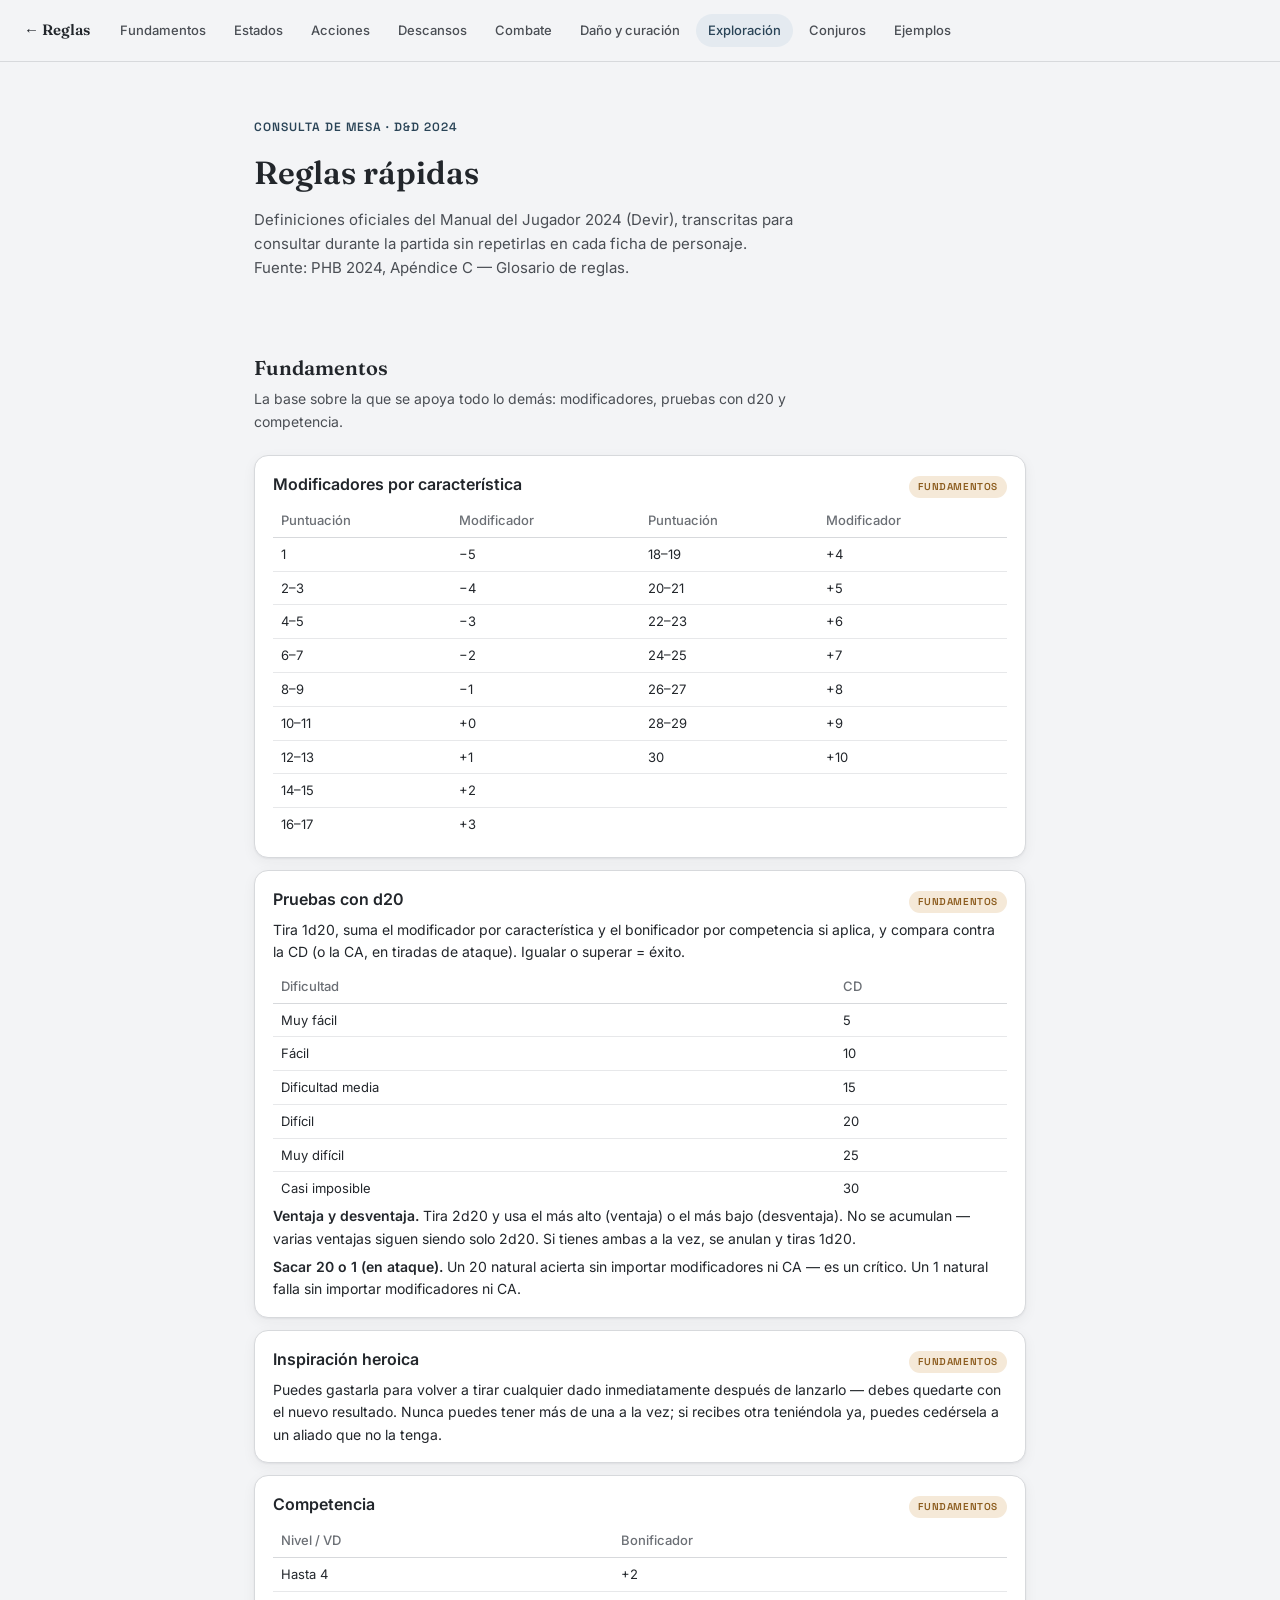
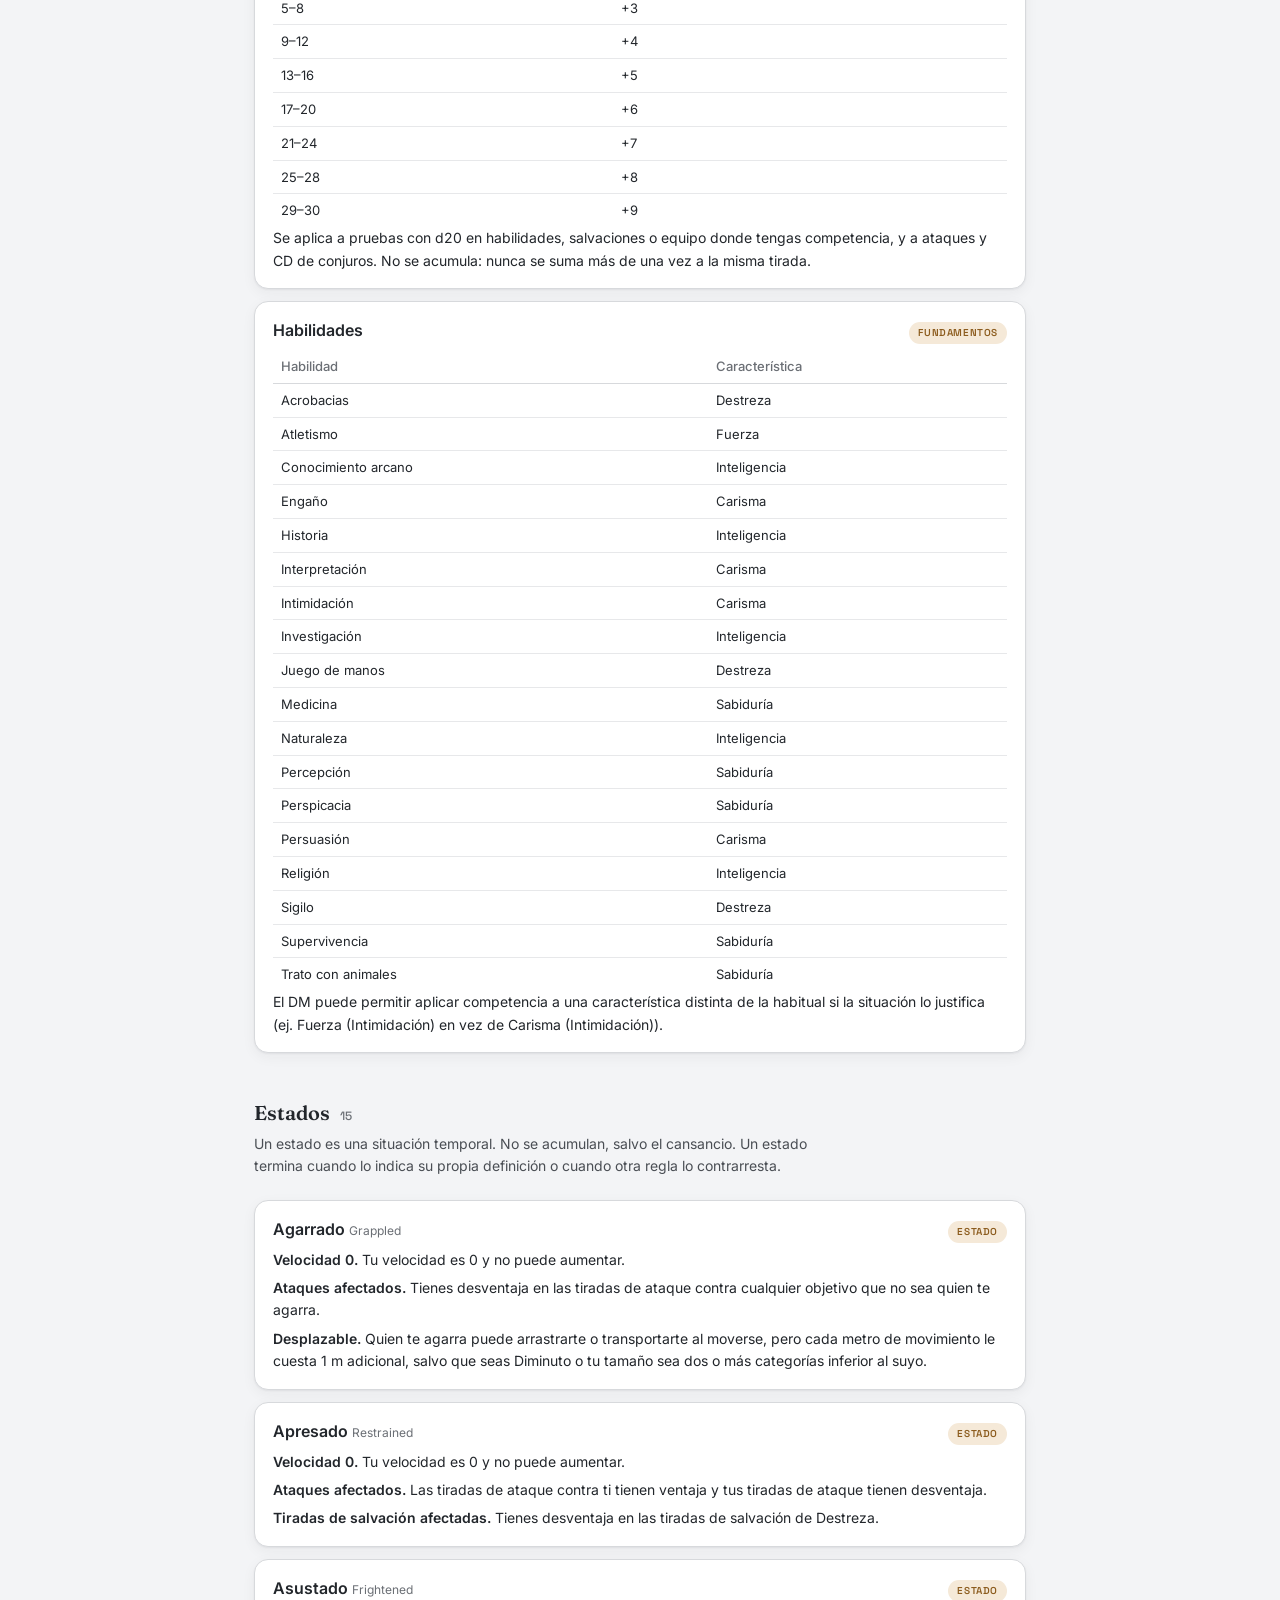
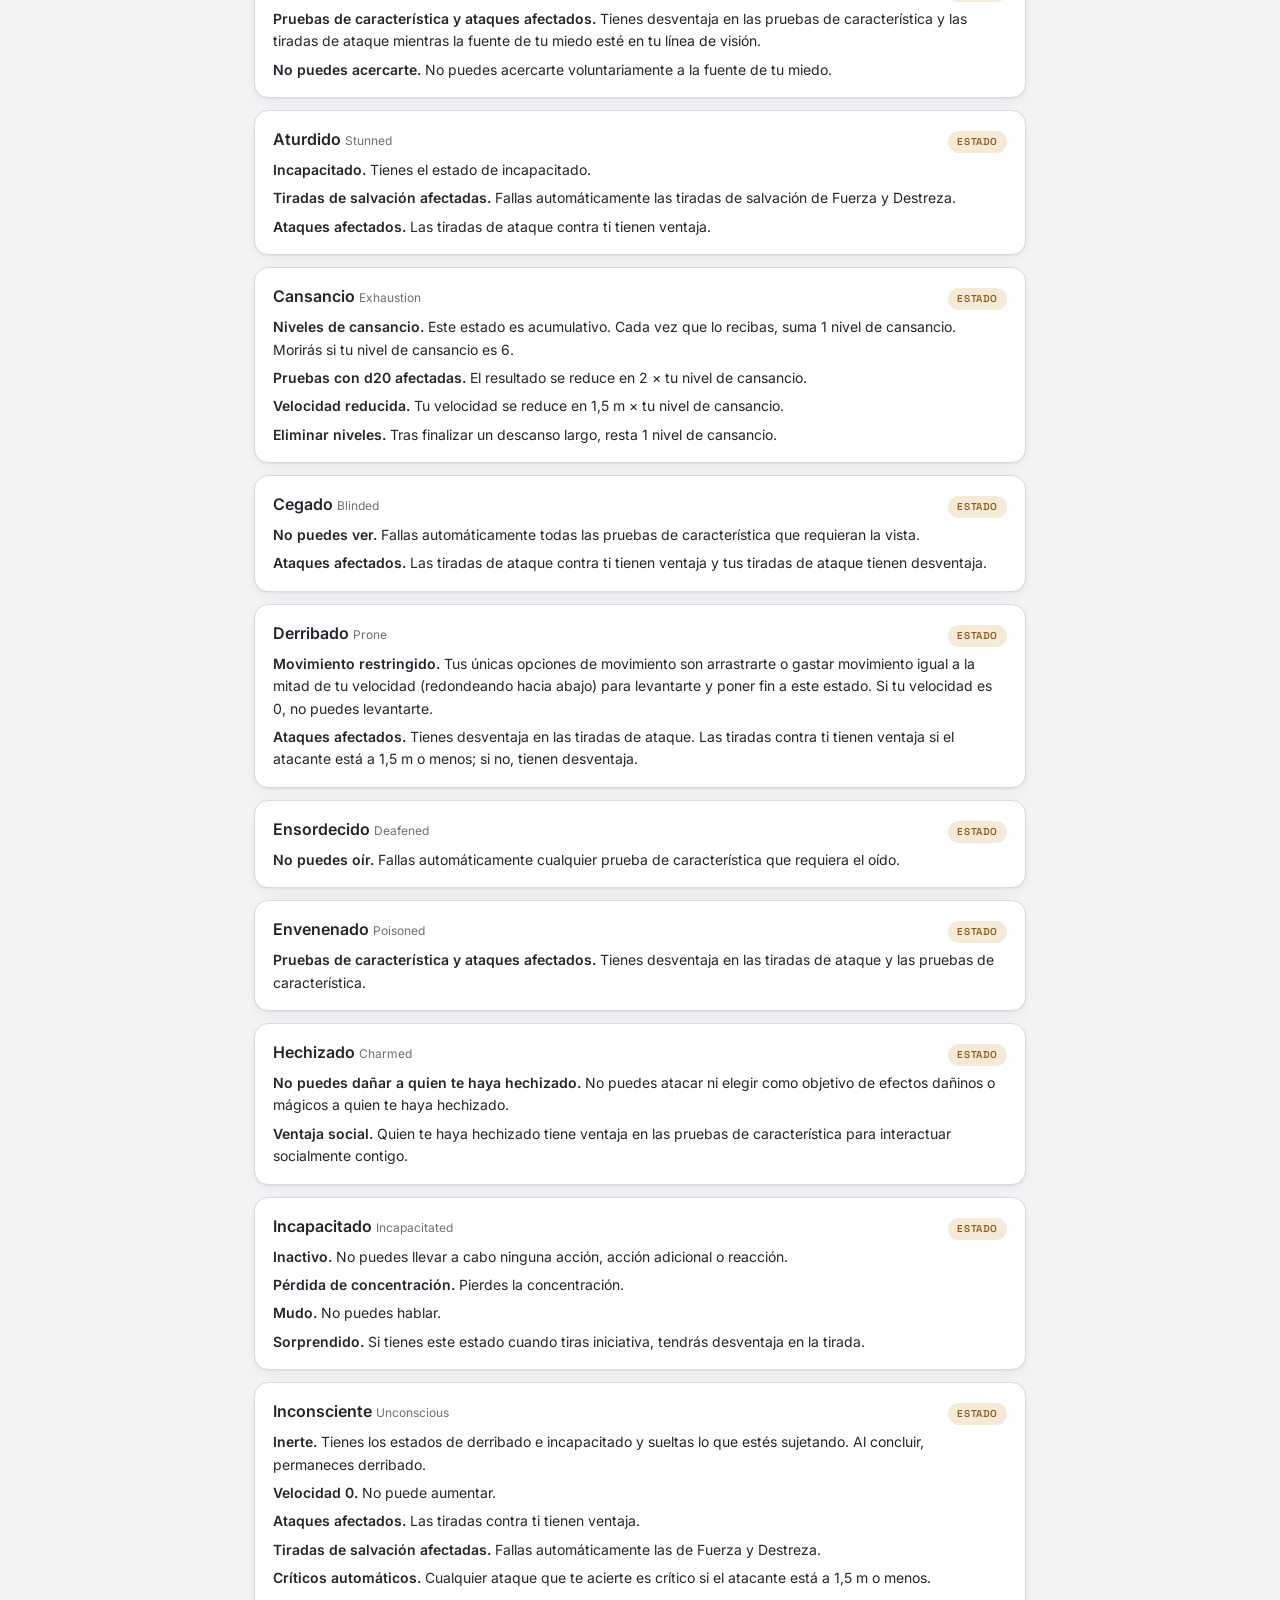
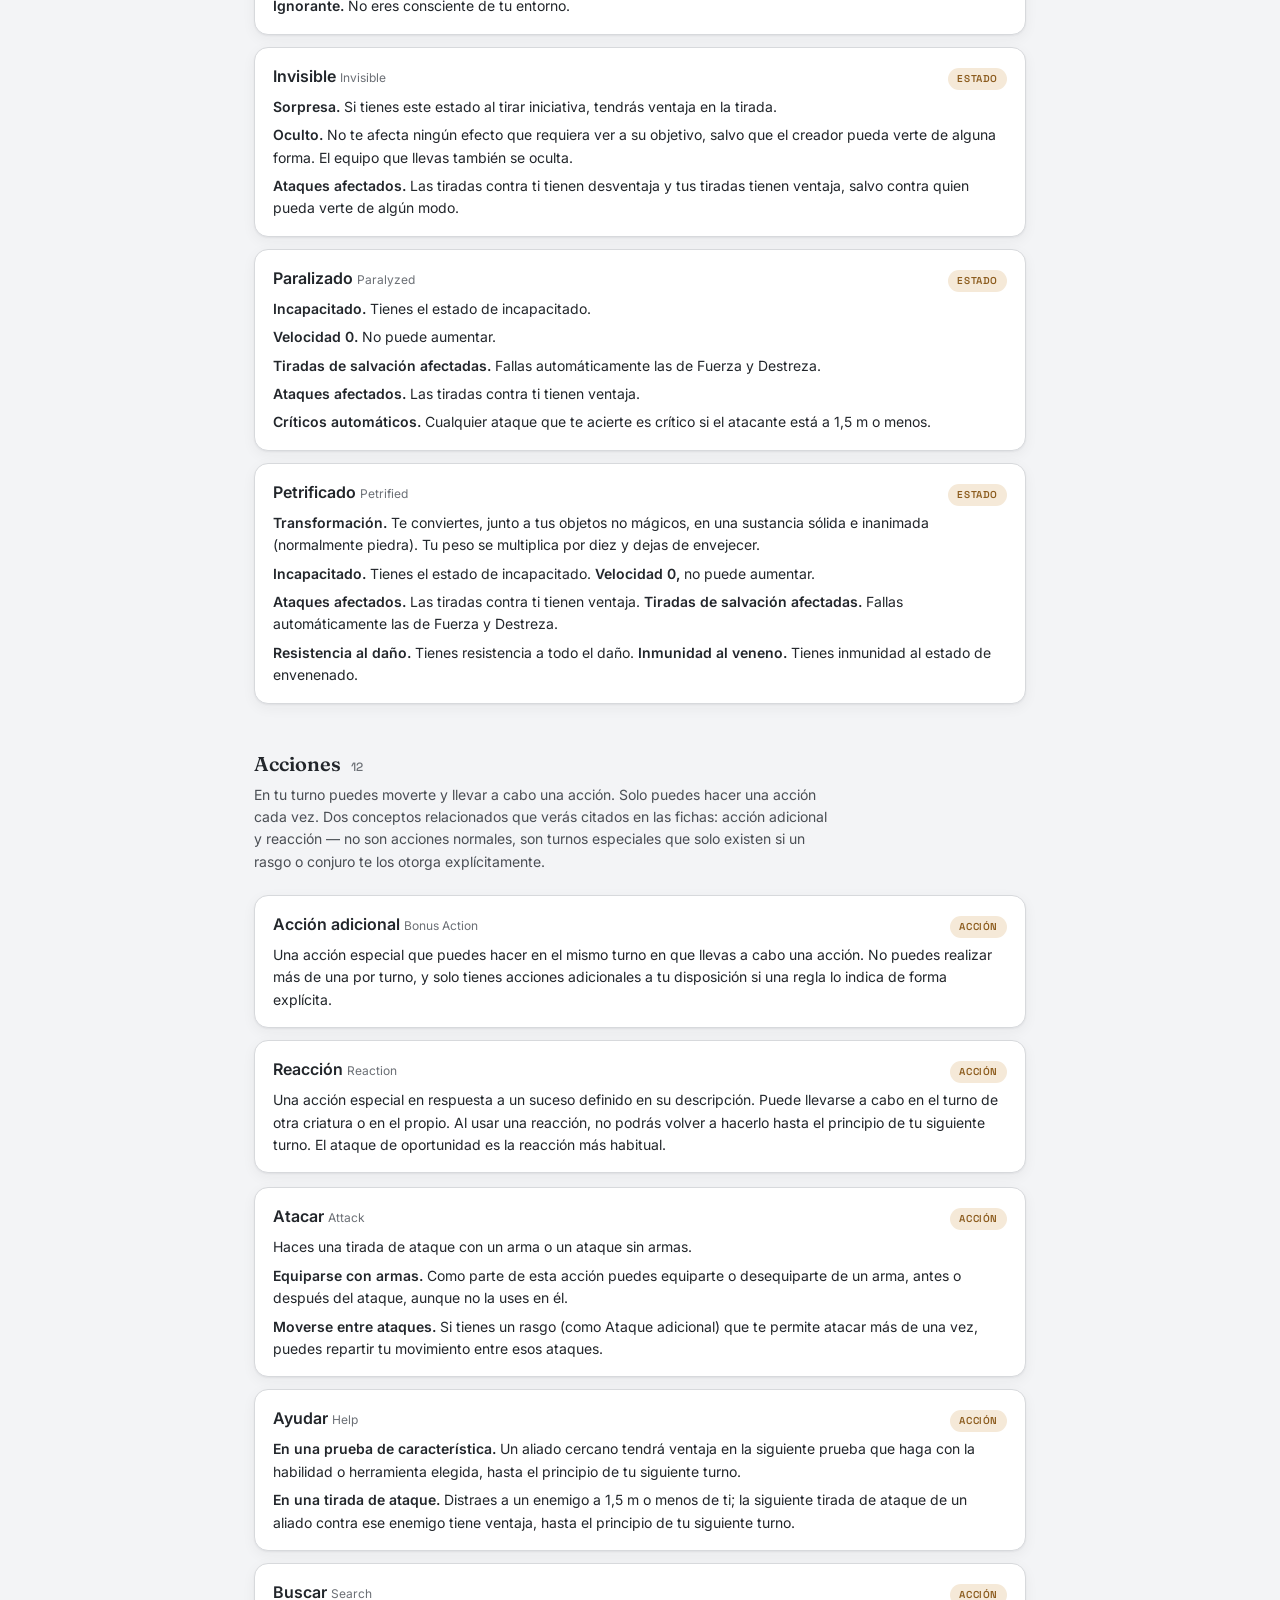
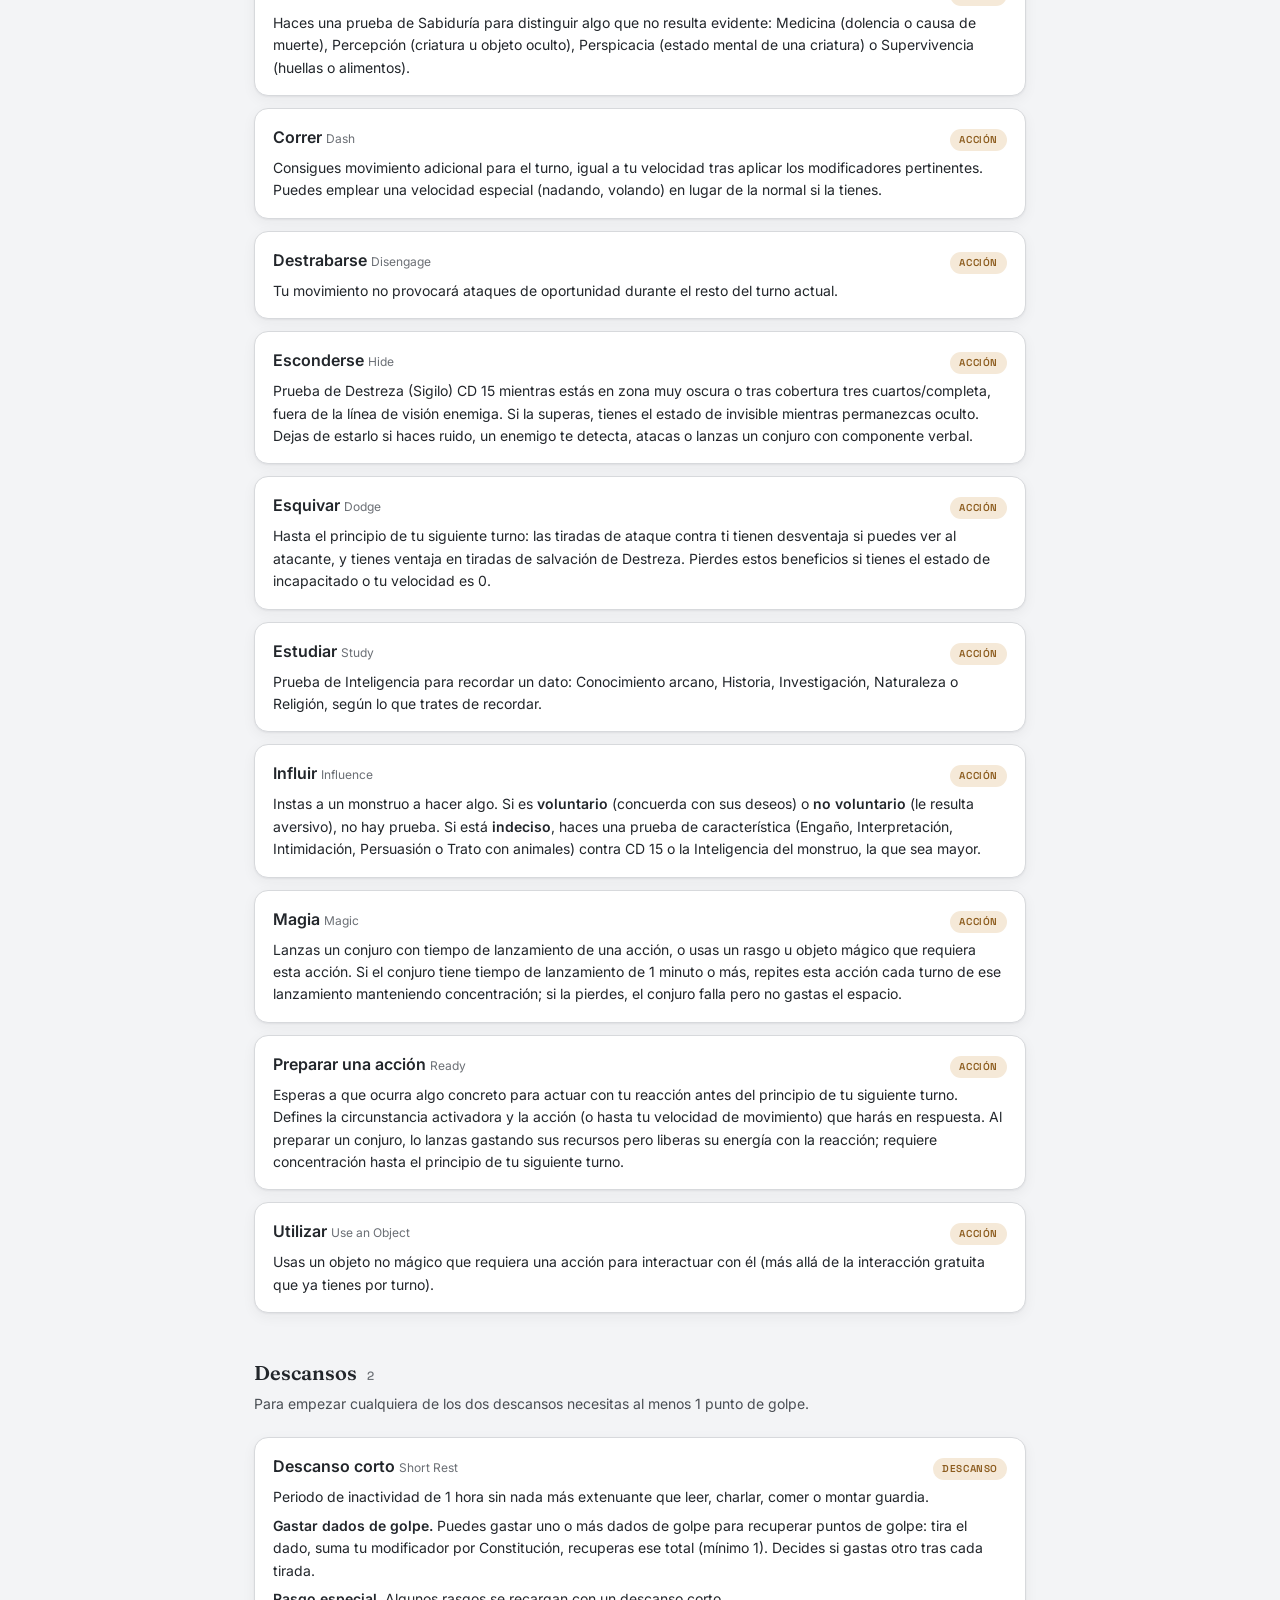
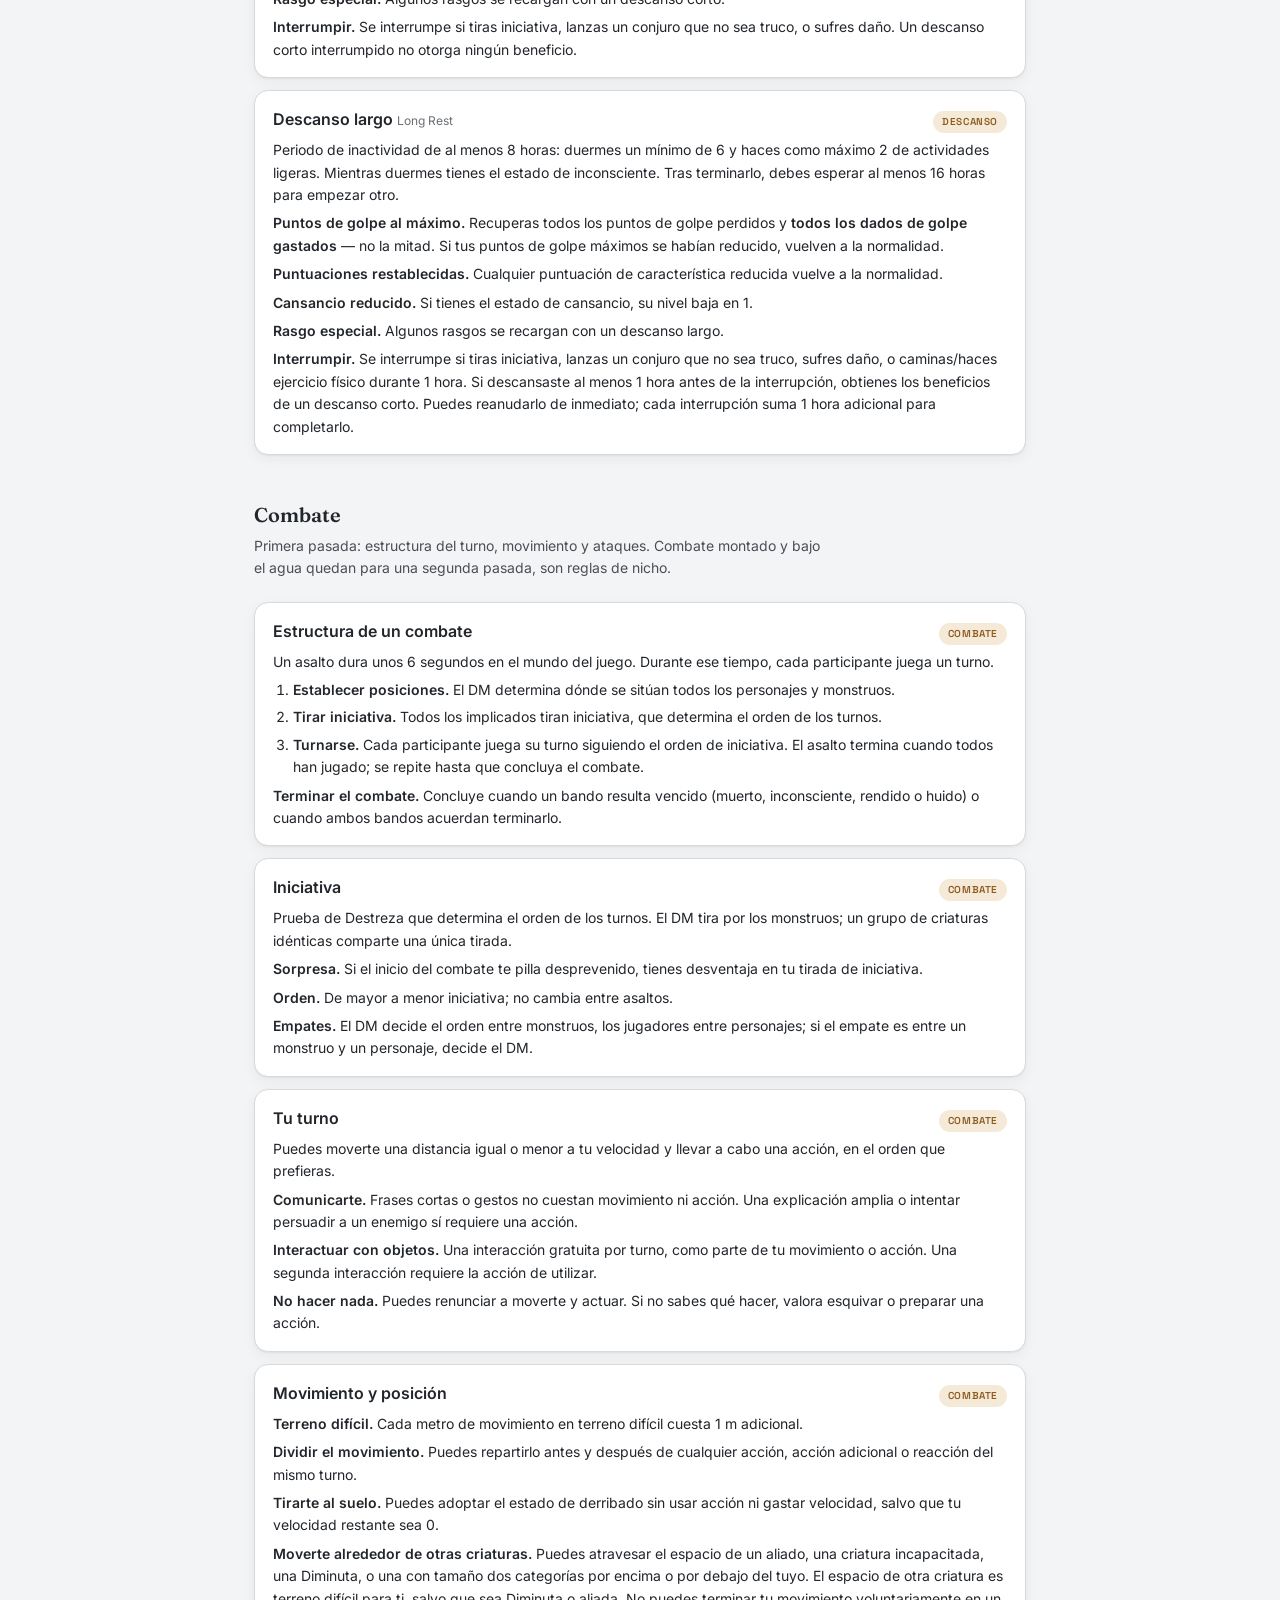
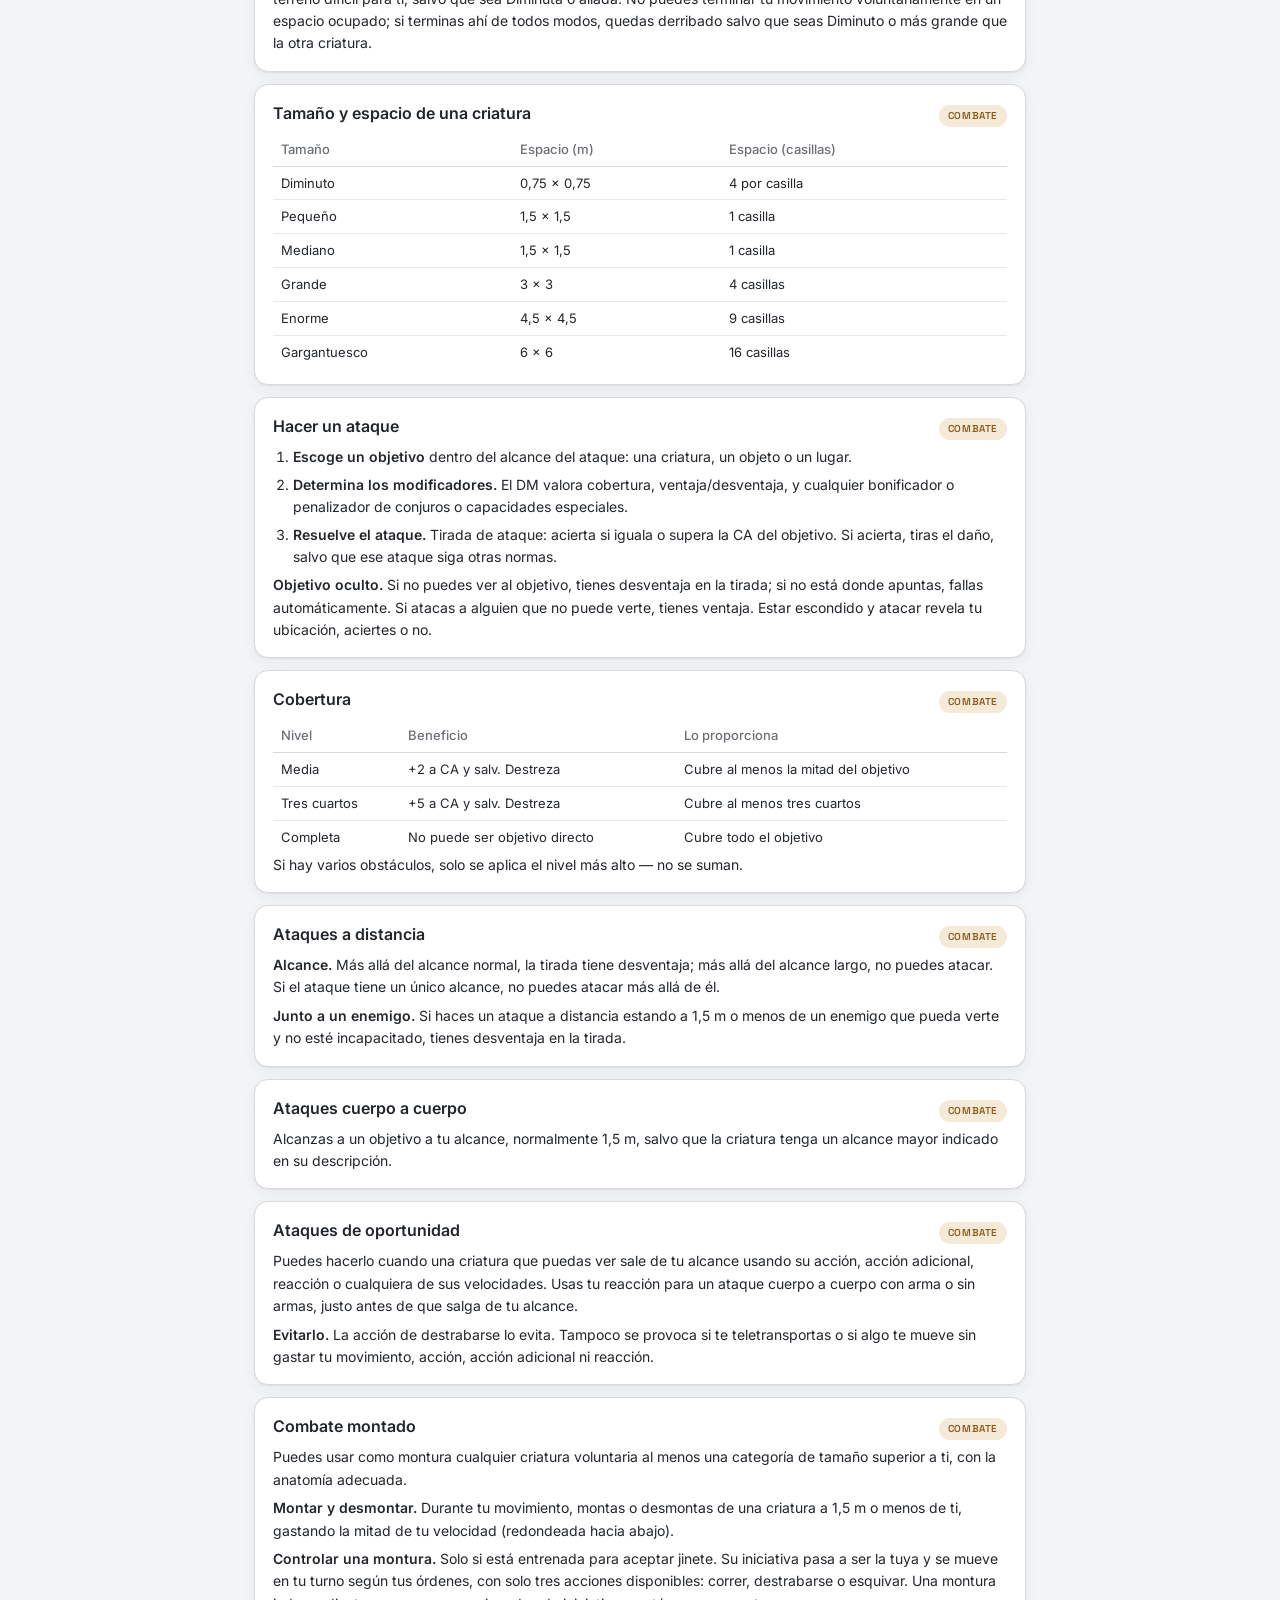
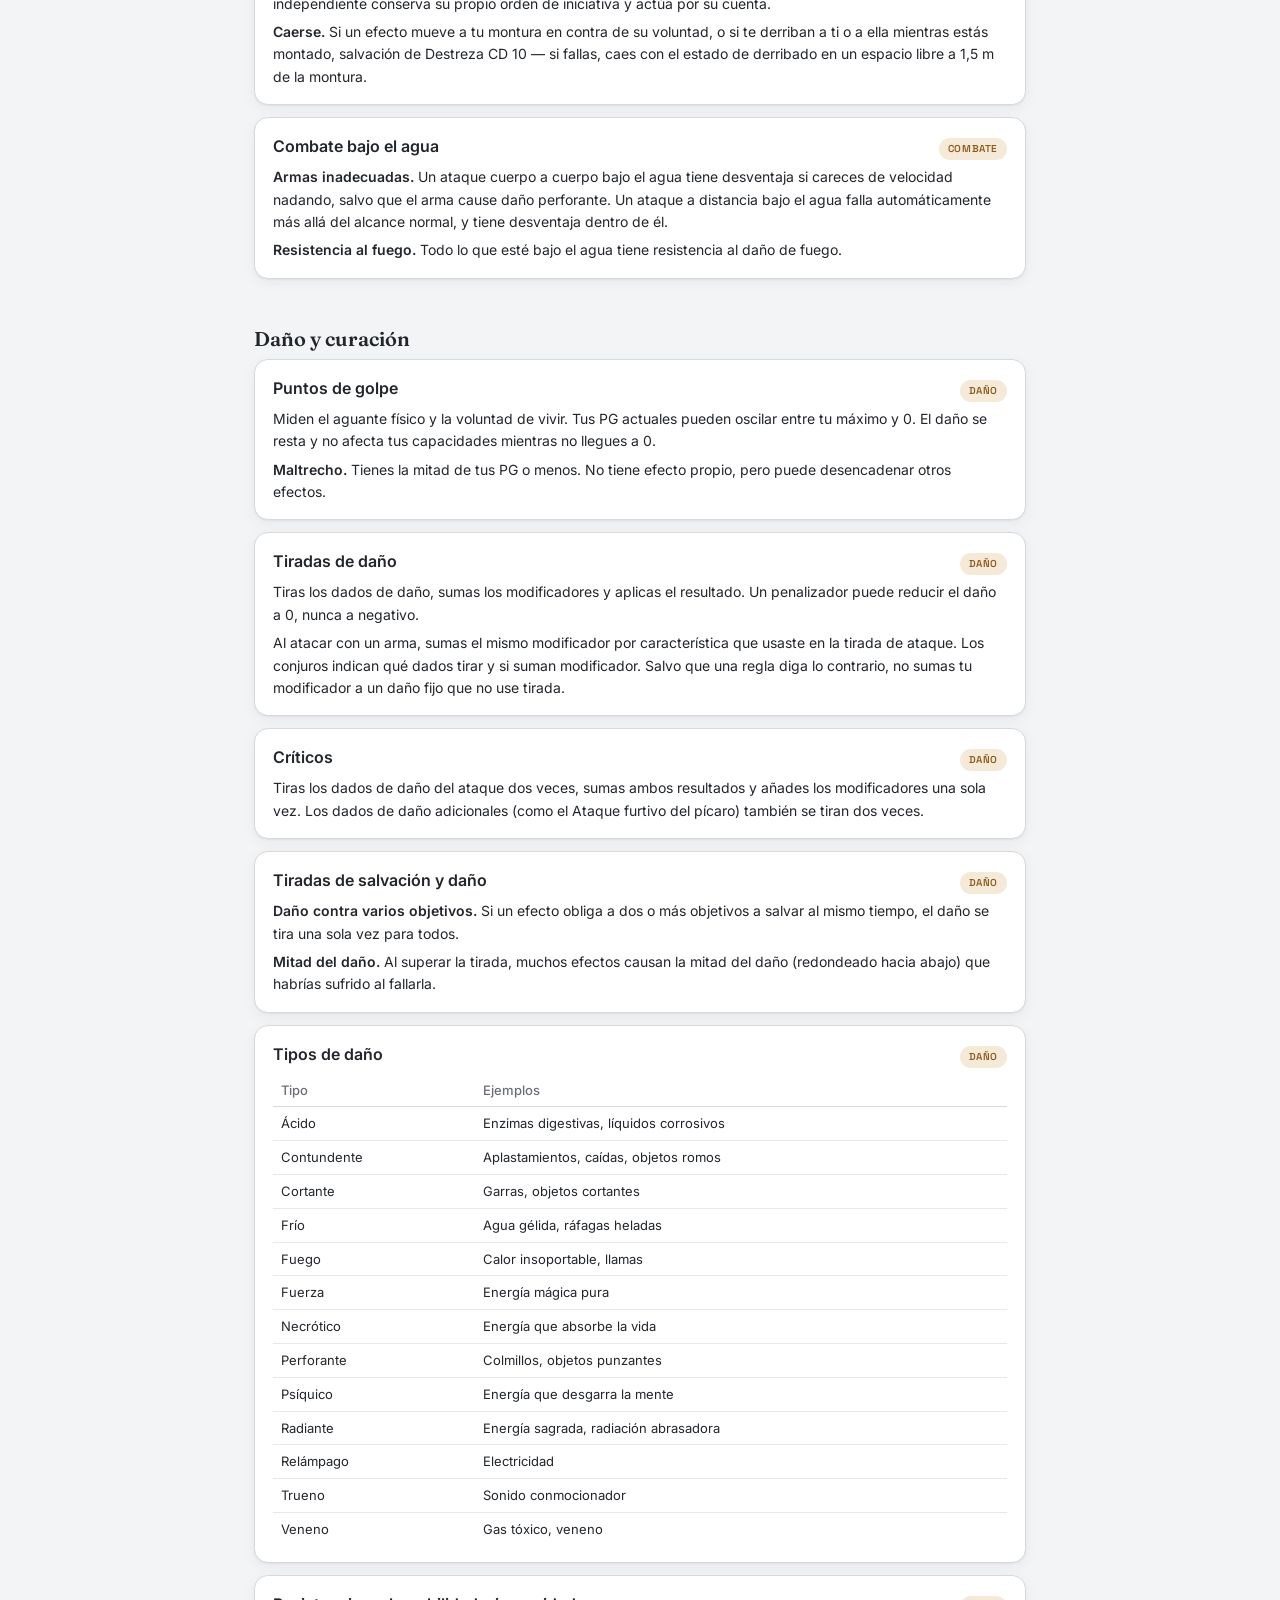
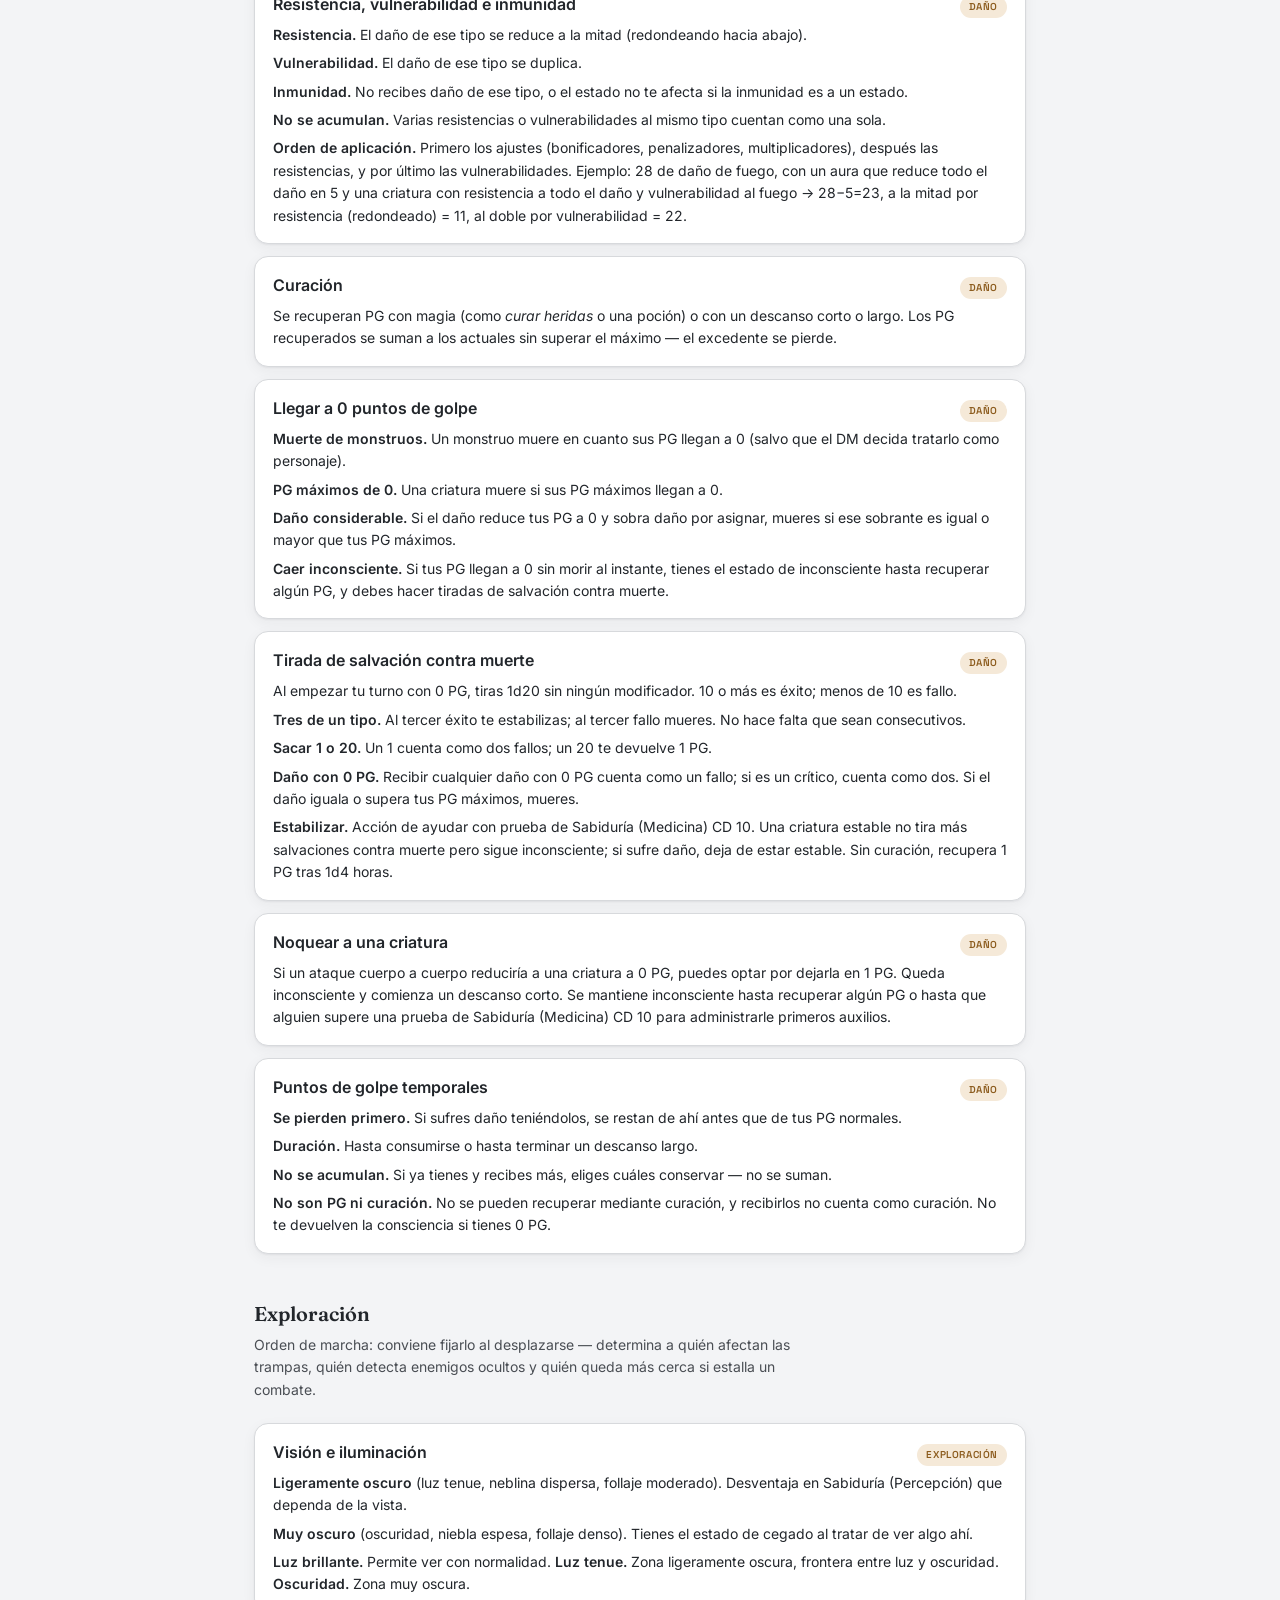
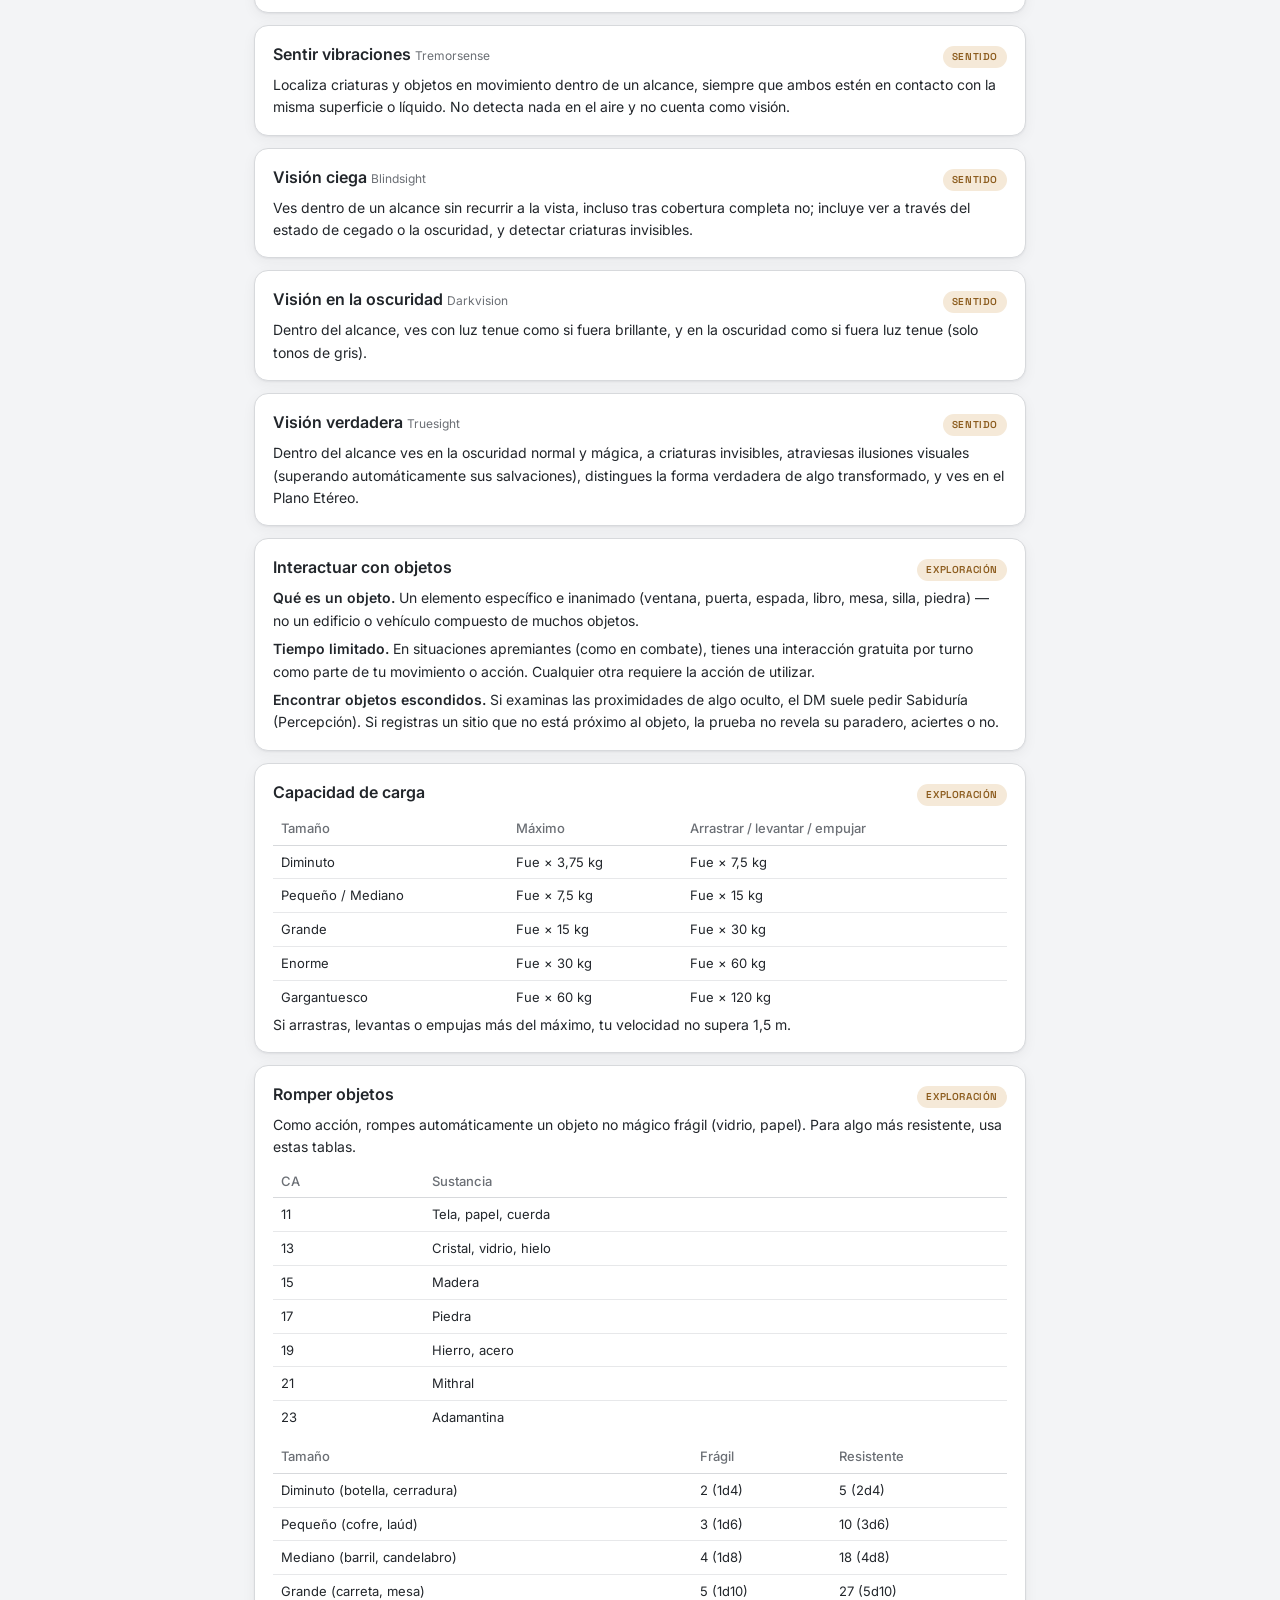
==== reglas.html @ b78d1039 "Agregar reglas.html — consulta rápida de mesa - Nueva página de referencia en la raíz del repo, pale" ====
<!DOCTYPE html>
<html lang="es">
<head>
<meta charset="UTF-8">
<meta name="viewport" content="width=device-width, initial-scale=1.0">
<title>Reglas rápidas — Mesa de Lucho</title>
<link rel="preconnect" href="https://fonts.googleapis.com">
<link rel="preconnect" href="https://fonts.gstatic.com" crossorigin>
<link href="https://fonts.googleapis.com/css2?family=Fraunces:opsz,wght@9..144,500;9..144,600;9..144,700&family=Inter:wght@400;500;600&family=Space+Grotesk:wght@500;600&display=swap" rel="stylesheet">
<style>
:root{
  /* Pizarra — paleta neutra propia de reglas.html, no ligada a ningún personaje */
  --paper:#F3F4F6;
  --ink:#22262B;
  --ink-2:#4A4E54;
  --ink-3:#6B6F75;
  --mist:#E7E8EA;
  --line:#D7D9DC;
  --line-2:#C7C9CD;

  --accent:#3E5C76;
  --accent-d:#2A4457;
  --accent-soft:#E4EAF0;

  --amber:#B87A2E;
  --amber-d:#8C5C1E;
  --amber-soft:#F5E9D8;

  --card-bg:#fff;

  --r:14px;
  --r-sm:9px;
  --shadow:0 1px 2px rgba(34,38,43,.06), 0 4px 14px rgba(34,38,43,.05);
}

*{box-sizing:border-box}
html{scroll-behavior:smooth}
body{
  margin:0;
  background:var(--paper);
  color:var(--ink);
  font-family:'Inter',sans-serif;
  line-height:1.6;
  -webkit-font-smoothing:antialiased;
}

h1,h2,h3,.serif{font-family:'Fraunces',serif}
.mono{font-family:'Space Grotesk',monospace}

a{color:var(--accent-d)}

/* Nav */
nav{
  position:sticky; top:0; z-index:20;
  display:flex; align-items:center; gap:18px;
  padding:14px 24px;
  background:rgba(243,244,246,.88);
  backdrop-filter:blur(8px);
  border-bottom:1px solid var(--line);
}
nav .brand{
  font-family:'Fraunces',serif; font-weight:600; font-size:15px;
  color:var(--ink); text-decoration:none; white-space:nowrap;
}
nav .links{display:flex; gap:4px; flex-wrap:wrap}
nav .links a{
  font-size:13px; font-weight:500; text-decoration:none;
  color:var(--ink-2); padding:6px 12px; border-radius:20px;
}
nav .links a.active, nav .links a:hover{
  background:var(--accent-soft); color:var(--accent-d);
}

/* Header */
header.intro{
  max-width:820px; margin:0 auto; padding:56px 24px 28px;
}
header.intro .eyebrow{
  font-family:'Space Grotesk',monospace; font-size:12px; font-weight:600;
  letter-spacing:.08em; text-transform:uppercase; color:var(--accent-d);
  margin:0 0 10px;
}
header.intro h1{font-size:32px; font-weight:600; margin:0 0 10px}
header.intro p.sub{color:var(--ink-2); font-size:15px; margin:0; max-width:60ch}

main{max-width:820px; margin:0 auto; padding:0 24px 80px}

section{padding-top:44px; scroll-margin-top:70px}
section > h2{
  font-size:20px; font-weight:600; margin:0 0 4px;
  display:flex; align-items:baseline; gap:10px;
}
section > h2 .count{
  font-family:'Space Grotesk',monospace; font-size:12px; font-weight:500;
  color:var(--ink-3);
}
section > p.section-note{color:var(--ink-2); font-size:14px; margin:0 0 22px; max-width:64ch}

.grid{display:grid; grid-template-columns:1fr; gap:12px}

.fcard{
  background:var(--card-bg);
  border:1px solid var(--line);
  border-radius:var(--r);
  box-shadow:var(--shadow);
  padding:16px 18px;
  scroll-margin-top:70px;
}
.fcard .fhead, .example-card .fhead{
  display:flex; align-items:baseline; justify-content:space-between; gap:10px;
  margin-bottom:6px;
}
.fcard .fname{font-size:16px; font-weight:600}
.fcard .fname .en{
  font-family:'Inter',sans-serif; font-weight:400; font-size:12px; color:var(--ink-3);
}
.tag{
  font-family:'Space Grotesk',monospace; font-size:10px; font-weight:600;
  letter-spacing:.06em; text-transform:uppercase;
  color:var(--amber-d); background:var(--amber-soft);
  padding:3px 9px; border-radius:20px; white-space:nowrap;
}
.fcard p{margin:0 0 6px; font-size:14px; color:var(--ink)}
.fcard p:last-child{margin-bottom:0}
.fcard b{font-weight:600; color:var(--ink)}

.fcard ol{margin:6px 0; padding-left:20px}
.fcard ol li{font-size:14px; margin-bottom:5px}
.fcard ol li:last-child{margin-bottom:0}

.rule-table{width:100%; border-collapse:collapse; font-size:13px; margin-top:6px}
.rule-table th{
  text-align:left; font-weight:500; color:var(--ink-3);
  padding:6px 8px; border-bottom:1px solid var(--line);
}
.rule-table td{padding:6px 8px; border-bottom:1px solid var(--mist)}
.rule-table tr:last-child td{border-bottom:none}

.example-card{
  background:var(--accent-soft);
  border:1px solid var(--line);
  border-left:4px solid var(--accent);
  border-radius:var(--r);
  padding:18px 20px;
}
.example-card .fname{color:var(--accent-d); font-size:16px; font-weight:600}
.example-card .tag-ex{
  font-family:'Space Grotesk',monospace; font-size:10px; font-weight:600;
  letter-spacing:.06em; text-transform:uppercase;
  color:var(--accent-d); background:#fff;
  border:1px solid var(--accent); padding:3px 9px; border-radius:20px; white-space:nowrap;
}
.example-card .setup{font-size:13px; color:var(--ink-2); margin:8px 0 12px; font-style:italic}
.example-card ol{margin:0; padding-left:20px}
.example-card ol li{font-size:14px; line-height:1.6; margin-bottom:9px}
.example-card ol li:last-child{margin-bottom:0}
.example-card b{font-weight:600}

footer{
  max-width:820px; margin:0 auto; padding:30px 24px 70px;
  color:var(--ink-3); font-size:13px; border-top:1px solid var(--line);
}

@media (prefers-reduced-motion:reduce){
  html{scroll-behavior:auto}
}

@media (max-width:480px){
  header.intro{padding:40px 18px 22px}
  main{padding:0 18px 60px}
  nav{padding:12px 16px; gap:12px}
}
</style>
</head>
<body>

<nav>
  <a class="brand" href="index.html">&larr; Reglas</a>
  <div class="links" id="navLinks">
    <a href="#fundamentos">Fundamentos</a>
    <a href="#estados">Estados</a>
    <a href="#acciones">Acciones</a>
    <a href="#descansos">Descansos</a>
    <a href="#combate">Combate</a>
    <a href="#dano-y-curacion">Daño y curación</a>
    <a href="#exploracion">Exploración</a>
    <a href="#conjuros">Conjuros</a>
    <a href="#ejemplos">Ejemplos</a>
  </div>
</nav>

<header class="intro">
  <p class="eyebrow">Consulta de mesa · D&amp;D 2024</p>
  <h1>Reglas rápidas</h1>
  <p class="sub">Definiciones oficiales del Manual del Jugador 2024 (Devir), transcritas para consultar durante la partida sin repetirlas en cada ficha de personaje. Fuente: PHB 2024, Apéndice C — Glosario de reglas.</p>
</header>

<main>

<section id="fundamentos">
  <h2>Fundamentos</h2>
  <p class="section-note">La base sobre la que se apoya todo lo demás: modificadores, pruebas con d20 y competencia.</p>
  <div class="grid">

    <div class="fcard" id="modificadores-por-caracteristica">
      <div class="fhead"><span class="fname">Modificadores por característica</span><span class="tag">fundamentos</span></div>
      <table class="rule-table">
        <tr><th>Puntuación</th><th>Modificador</th><th>Puntuación</th><th>Modificador</th></tr>
        <tr><td>1</td><td>−5</td><td>18–19</td><td>+4</td></tr>
        <tr><td>2–3</td><td>−4</td><td>20–21</td><td>+5</td></tr>
        <tr><td>4–5</td><td>−3</td><td>22–23</td><td>+6</td></tr>
        <tr><td>6–7</td><td>−2</td><td>24–25</td><td>+7</td></tr>
        <tr><td>8–9</td><td>−1</td><td>26–27</td><td>+8</td></tr>
        <tr><td>10–11</td><td>+0</td><td>28–29</td><td>+9</td></tr>
        <tr><td>12–13</td><td>+1</td><td>30</td><td>+10</td></tr>
        <tr><td>14–15</td><td>+2</td><td></td><td></td></tr>
        <tr><td>16–17</td><td>+3</td><td></td><td></td></tr>
      </table>
    </div>

    <div class="fcard" id="pruebas-con-d20">
      <div class="fhead"><span class="fname">Pruebas con d20</span><span class="tag">fundamentos</span></div>
      <p>Tira 1d20, suma el modificador por característica y el bonificador por competencia si aplica, y compara contra la CD (o la CA, en tiradas de ataque). Igualar o superar = éxito.</p>
      <table class="rule-table">
        <tr><th>Dificultad</th><th>CD</th></tr>
        <tr><td>Muy fácil</td><td>5</td></tr>
        <tr><td>Fácil</td><td>10</td></tr>
        <tr><td>Dificultad media</td><td>15</td></tr>
        <tr><td>Difícil</td><td>20</td></tr>
        <tr><td>Muy difícil</td><td>25</td></tr>
        <tr><td>Casi imposible</td><td>30</td></tr>
      </table>
      <p><b>Ventaja y desventaja.</b> Tira 2d20 y usa el más alto (ventaja) o el más bajo (desventaja). No se acumulan — varias ventajas siguen siendo solo 2d20. Si tienes ambas a la vez, se anulan y tiras 1d20.</p>
      <p><b>Sacar 20 o 1 (en ataque).</b> Un 20 natural acierta sin importar modificadores ni CA — es un crítico. Un 1 natural falla sin importar modificadores ni CA.</p>
    </div>

    <div class="fcard" id="inspiracion-heroica">
      <div class="fhead"><span class="fname">Inspiración heroica</span><span class="tag">fundamentos</span></div>
      <p>Puedes gastarla para volver a tirar cualquier dado inmediatamente después de lanzarlo — debes quedarte con el nuevo resultado. Nunca puedes tener más de una a la vez; si recibes otra teniéndola ya, puedes cedérsela a un aliado que no la tenga.</p>
    </div>

    <div class="fcard" id="competencia">
      <div class="fhead"><span class="fname">Competencia</span><span class="tag">fundamentos</span></div>
      <table class="rule-table">
        <tr><th>Nivel / VD</th><th>Bonificador</th></tr>
        <tr><td>Hasta 4</td><td>+2</td></tr>
        <tr><td>5–8</td><td>+3</td></tr>
        <tr><td>9–12</td><td>+4</td></tr>
        <tr><td>13–16</td><td>+5</td></tr>
        <tr><td>17–20</td><td>+6</td></tr>
        <tr><td>21–24</td><td>+7</td></tr>
        <tr><td>25–28</td><td>+8</td></tr>
        <tr><td>29–30</td><td>+9</td></tr>
      </table>
      <p>Se aplica a pruebas con d20 en habilidades, salvaciones o equipo donde tengas competencia, y a ataques y CD de conjuros. No se acumula: nunca se suma más de una vez a la misma tirada.</p>
    </div>

    <div class="fcard" id="habilidades">
      <div class="fhead"><span class="fname">Habilidades</span><span class="tag">fundamentos</span></div>
      <table class="rule-table">
        <tr><th>Habilidad</th><th>Característica</th></tr>
        <tr><td>Acrobacias</td><td>Destreza</td></tr>
        <tr><td>Atletismo</td><td>Fuerza</td></tr>
        <tr><td>Conocimiento arcano</td><td>Inteligencia</td></tr>
        <tr><td>Engaño</td><td>Carisma</td></tr>
        <tr><td>Historia</td><td>Inteligencia</td></tr>
        <tr><td>Interpretación</td><td>Carisma</td></tr>
        <tr><td>Intimidación</td><td>Carisma</td></tr>
        <tr><td>Investigación</td><td>Inteligencia</td></tr>
        <tr><td>Juego de manos</td><td>Destreza</td></tr>
        <tr><td>Medicina</td><td>Sabiduría</td></tr>
        <tr><td>Naturaleza</td><td>Inteligencia</td></tr>
        <tr><td>Percepción</td><td>Sabiduría</td></tr>
        <tr><td>Perspicacia</td><td>Sabiduría</td></tr>
        <tr><td>Persuasión</td><td>Carisma</td></tr>
        <tr><td>Religión</td><td>Inteligencia</td></tr>
        <tr><td>Sigilo</td><td>Destreza</td></tr>
        <tr><td>Supervivencia</td><td>Sabiduría</td></tr>
        <tr><td>Trato con animales</td><td>Sabiduría</td></tr>
      </table>
      <p>El DM puede permitir aplicar competencia a una característica distinta de la habitual si la situación lo justifica (ej. Fuerza (Intimidación) en vez de Carisma (Intimidación)).</p>
    </div>

  </div>
</section>

<section id="estados">
  <h2>Estados <span class="count">15</span></h2>
  <p class="section-note">Un estado es una situación temporal. No se acumulan, salvo el cansancio. Un estado termina cuando lo indica su propia definición o cuando otra regla lo contrarresta.</p>
  <div class="grid">

    <div class="fcard" id="agarrado">
      <div class="fhead"><span class="fname">Agarrado <span class="en">Grappled</span></span><span class="tag">estado</span></div>
      <p><b>Velocidad 0.</b> Tu velocidad es 0 y no puede aumentar.</p>
      <p><b>Ataques afectados.</b> Tienes desventaja en las tiradas de ataque contra cualquier objetivo que no sea quien te agarra.</p>
      <p><b>Desplazable.</b> Quien te agarra puede arrastrarte o transportarte al moverse, pero cada metro de movimiento le cuesta 1 m adicional, salvo que seas Diminuto o tu tamaño sea dos o más categorías inferior al suyo.</p>
    </div>

    <div class="fcard" id="apresado">
      <div class="fhead"><span class="fname">Apresado <span class="en">Restrained</span></span><span class="tag">estado</span></div>
      <p><b>Velocidad 0.</b> Tu velocidad es 0 y no puede aumentar.</p>
      <p><b>Ataques afectados.</b> Las tiradas de ataque contra ti tienen ventaja y tus tiradas de ataque tienen desventaja.</p>
      <p><b>Tiradas de salvación afectadas.</b> Tienes desventaja en las tiradas de salvación de Destreza.</p>
    </div>

    <div class="fcard" id="asustado">
      <div class="fhead"><span class="fname">Asustado <span class="en">Frightened</span></span><span class="tag">estado</span></div>
      <p><b>Pruebas de característica y ataques afectados.</b> Tienes desventaja en las pruebas de característica y las tiradas de ataque mientras la fuente de tu miedo esté en tu línea de visión.</p>
      <p><b>No puedes acercarte.</b> No puedes acercarte voluntariamente a la fuente de tu miedo.</p>
    </div>

    <div class="fcard" id="aturdido">
      <div class="fhead"><span class="fname">Aturdido <span class="en">Stunned</span></span><span class="tag">estado</span></div>
      <p><b>Incapacitado.</b> Tienes el estado de incapacitado.</p>
      <p><b>Tiradas de salvación afectadas.</b> Fallas automáticamente las tiradas de salvación de Fuerza y Destreza.</p>
      <p><b>Ataques afectados.</b> Las tiradas de ataque contra ti tienen ventaja.</p>
    </div>

    <div class="fcard" id="cansancio">
      <div class="fhead"><span class="fname">Cansancio <span class="en">Exhaustion</span></span><span class="tag">estado</span></div>
      <p><b>Niveles de cansancio.</b> Este estado es acumulativo. Cada vez que lo recibas, suma 1 nivel de cansancio. Morirás si tu nivel de cansancio es 6.</p>
      <p><b>Pruebas con d20 afectadas.</b> El resultado se reduce en 2 × tu nivel de cansancio.</p>
      <p><b>Velocidad reducida.</b> Tu velocidad se reduce en 1,5 m × tu nivel de cansancio.</p>
      <p><b>Eliminar niveles.</b> Tras finalizar un descanso largo, resta 1 nivel de cansancio.</p>
    </div>

    <div class="fcard" id="cegado">
      <div class="fhead"><span class="fname">Cegado <span class="en">Blinded</span></span><span class="tag">estado</span></div>
      <p><b>No puedes ver.</b> Fallas automáticamente todas las pruebas de característica que requieran la vista.</p>
      <p><b>Ataques afectados.</b> Las tiradas de ataque contra ti tienen ventaja y tus tiradas de ataque tienen desventaja.</p>
    </div>

    <div class="fcard" id="derribado">
      <div class="fhead"><span class="fname">Derribado <span class="en">Prone</span></span><span class="tag">estado</span></div>
      <p><b>Movimiento restringido.</b> Tus únicas opciones de movimiento son arrastrarte o gastar movimiento igual a la mitad de tu velocidad (redondeando hacia abajo) para levantarte y poner fin a este estado. Si tu velocidad es 0, no puedes levantarte.</p>
      <p><b>Ataques afectados.</b> Tienes desventaja en las tiradas de ataque. Las tiradas contra ti tienen ventaja si el atacante está a 1,5 m o menos; si no, tienen desventaja.</p>
    </div>

    <div class="fcard" id="ensordecido">
      <div class="fhead"><span class="fname">Ensordecido <span class="en">Deafened</span></span><span class="tag">estado</span></div>
      <p><b>No puedes oír.</b> Fallas automáticamente cualquier prueba de característica que requiera el oído.</p>
    </div>

    <div class="fcard" id="envenenado">
      <div class="fhead"><span class="fname">Envenenado <span class="en">Poisoned</span></span><span class="tag">estado</span></div>
      <p><b>Pruebas de característica y ataques afectados.</b> Tienes desventaja en las tiradas de ataque y las pruebas de característica.</p>
    </div>

    <div class="fcard" id="hechizado">
      <div class="fhead"><span class="fname">Hechizado <span class="en">Charmed</span></span><span class="tag">estado</span></div>
      <p><b>No puedes dañar a quien te haya hechizado.</b> No puedes atacar ni elegir como objetivo de efectos dañinos o mágicos a quien te haya hechizado.</p>
      <p><b>Ventaja social.</b> Quien te haya hechizado tiene ventaja en las pruebas de característica para interactuar socialmente contigo.</p>
    </div>

    <div class="fcard" id="incapacitado">
      <div class="fhead"><span class="fname">Incapacitado <span class="en">Incapacitated</span></span><span class="tag">estado</span></div>
      <p><b>Inactivo.</b> No puedes llevar a cabo ninguna acción, acción adicional o reacción.</p>
      <p><b>Pérdida de concentración.</b> Pierdes la concentración.</p>
      <p><b>Mudo.</b> No puedes hablar.</p>
      <p><b>Sorprendido.</b> Si tienes este estado cuando tiras iniciativa, tendrás desventaja en la tirada.</p>
    </div>

    <div class="fcard" id="inconsciente">
      <div class="fhead"><span class="fname">Inconsciente <span class="en">Unconscious</span></span><span class="tag">estado</span></div>
      <p><b>Inerte.</b> Tienes los estados de derribado e incapacitado y sueltas lo que estés sujetando. Al concluir, permaneces derribado.</p>
      <p><b>Velocidad 0.</b> No puede aumentar.</p>
      <p><b>Ataques afectados.</b> Las tiradas contra ti tienen ventaja.</p>
      <p><b>Tiradas de salvación afectadas.</b> Fallas automáticamente las de Fuerza y Destreza.</p>
      <p><b>Críticos automáticos.</b> Cualquier ataque que te acierte es crítico si el atacante está a 1,5 m o menos.</p>
      <p><b>Ignorante.</b> No eres consciente de tu entorno.</p>
    </div>

    <div class="fcard" id="invisible">
      <div class="fhead"><span class="fname">Invisible <span class="en">Invisible</span></span><span class="tag">estado</span></div>
      <p><b>Sorpresa.</b> Si tienes este estado al tirar iniciativa, tendrás ventaja en la tirada.</p>
      <p><b>Oculto.</b> No te afecta ningún efecto que requiera ver a su objetivo, salvo que el creador pueda verte de alguna forma. El equipo que llevas también se oculta.</p>
      <p><b>Ataques afectados.</b> Las tiradas contra ti tienen desventaja y tus tiradas tienen ventaja, salvo contra quien pueda verte de algún modo.</p>
    </div>

    <div class="fcard" id="paralizado">
      <div class="fhead"><span class="fname">Paralizado <span class="en">Paralyzed</span></span><span class="tag">estado</span></div>
      <p><b>Incapacitado.</b> Tienes el estado de incapacitado.</p>
      <p><b>Velocidad 0.</b> No puede aumentar.</p>
      <p><b>Tiradas de salvación afectadas.</b> Fallas automáticamente las de Fuerza y Destreza.</p>
      <p><b>Ataques afectados.</b> Las tiradas contra ti tienen ventaja.</p>
      <p><b>Críticos automáticos.</b> Cualquier ataque que te acierte es crítico si el atacante está a 1,5 m o menos.</p>
    </div>

    <div class="fcard" id="petrificado">
      <div class="fhead"><span class="fname">Petrificado <span class="en">Petrified</span></span><span class="tag">estado</span></div>
      <p><b>Transformación.</b> Te conviertes, junto a tus objetos no mágicos, en una sustancia sólida e inanimada (normalmente piedra). Tu peso se multiplica por diez y dejas de envejecer.</p>
      <p><b>Incapacitado.</b> Tienes el estado de incapacitado. <b>Velocidad 0,</b> no puede aumentar.</p>
      <p><b>Ataques afectados.</b> Las tiradas contra ti tienen ventaja. <b>Tiradas de salvación afectadas.</b> Fallas automáticamente las de Fuerza y Destreza.</p>
      <p><b>Resistencia al daño.</b> Tienes resistencia a todo el daño. <b>Inmunidad al veneno.</b> Tienes inmunidad al estado de envenenado.</p>
    </div>

  </div>
</section>

<section id="acciones">
  <h2>Acciones <span class="count">12</span></h2>
  <p class="section-note">En tu turno puedes moverte y llevar a cabo una acción. Solo puedes hacer una acción cada vez. Dos conceptos relacionados que verás citados en las fichas: acción adicional y reacción — no son acciones normales, son turnos especiales que solo existen si un rasgo o conjuro te los otorga explícitamente.</p>

  <div class="grid" style="margin-bottom:14px">
    <div class="fcard" id="accion-adicional">
      <div class="fhead"><span class="fname">Acción adicional <span class="en">Bonus Action</span></span><span class="tag">acción</span></div>
      <p>Una acción especial que puedes hacer en el mismo turno en que llevas a cabo una acción. No puedes realizar más de una por turno, y solo tienes acciones adicionales a tu disposición si una regla lo indica de forma explícita.</p>
    </div>
    <div class="fcard" id="reaccion">
      <div class="fhead"><span class="fname">Reacción <span class="en">Reaction</span></span><span class="tag">acción</span></div>
      <p>Una acción especial en respuesta a un suceso definido en su descripción. Puede llevarse a cabo en el turno de otra criatura o en el propio. Al usar una reacción, no podrás volver a hacerlo hasta el principio de tu siguiente turno. El ataque de oportunidad es la reacción más habitual.</p>
    </div>
  </div>

  <div class="grid">

    <div class="fcard" id="atacar">
      <div class="fhead"><span class="fname">Atacar <span class="en">Attack</span></span><span class="tag">acción</span></div>
      <p>Haces una tirada de ataque con un arma o un ataque sin armas.</p>
      <p><b>Equiparse con armas.</b> Como parte de esta acción puedes equiparte o desequiparte de un arma, antes o después del ataque, aunque no la uses en él.</p>
      <p><b>Moverse entre ataques.</b> Si tienes un rasgo (como Ataque adicional) que te permite atacar más de una vez, puedes repartir tu movimiento entre esos ataques.</p>
    </div>

    <div class="fcard" id="ayudar">
      <div class="fhead"><span class="fname">Ayudar <span class="en">Help</span></span><span class="tag">acción</span></div>
      <p><b>En una prueba de característica.</b> Un aliado cercano tendrá ventaja en la siguiente prueba que haga con la habilidad o herramienta elegida, hasta el principio de tu siguiente turno.</p>
      <p><b>En una tirada de ataque.</b> Distraes a un enemigo a 1,5 m o menos de ti; la siguiente tirada de ataque de un aliado contra ese enemigo tiene ventaja, hasta el principio de tu siguiente turno.</p>
    </div>

    <div class="fcard" id="buscar">
      <div class="fhead"><span class="fname">Buscar <span class="en">Search</span></span><span class="tag">acción</span></div>
      <p>Haces una prueba de Sabiduría para distinguir algo que no resulta evidente: Medicina (dolencia o causa de muerte), Percepción (criatura u objeto oculto), Perspicacia (estado mental de una criatura) o Supervivencia (huellas o alimentos).</p>
    </div>

    <div class="fcard" id="correr">
      <div class="fhead"><span class="fname">Correr <span class="en">Dash</span></span><span class="tag">acción</span></div>
      <p>Consigues movimiento adicional para el turno, igual a tu velocidad tras aplicar los modificadores pertinentes. Puedes emplear una velocidad especial (nadando, volando) en lugar de la normal si la tienes.</p>
    </div>

    <div class="fcard" id="destrabarse">
      <div class="fhead"><span class="fname">Destrabarse <span class="en">Disengage</span></span><span class="tag">acción</span></div>
      <p>Tu movimiento no provocará ataques de oportunidad durante el resto del turno actual.</p>
    </div>

    <div class="fcard" id="esconderse">
      <div class="fhead"><span class="fname">Esconderse <span class="en">Hide</span></span><span class="tag">acción</span></div>
      <p>Prueba de Destreza (Sigilo) CD 15 mientras estás en zona muy oscura o tras cobertura tres cuartos/completa, fuera de la línea de visión enemiga. Si la superas, tienes el estado de invisible mientras permanezcas oculto. Dejas de estarlo si haces ruido, un enemigo te detecta, atacas o lanzas un conjuro con componente verbal.</p>
    </div>

    <div class="fcard" id="esquivar">
      <div class="fhead"><span class="fname">Esquivar <span class="en">Dodge</span></span><span class="tag">acción</span></div>
      <p>Hasta el principio de tu siguiente turno: las tiradas de ataque contra ti tienen desventaja si puedes ver al atacante, y tienes ventaja en tiradas de salvación de Destreza. Pierdes estos beneficios si tienes el estado de incapacitado o tu velocidad es 0.</p>
    </div>

    <div class="fcard" id="estudiar">
      <div class="fhead"><span class="fname">Estudiar <span class="en">Study</span></span><span class="tag">acción</span></div>
      <p>Prueba de Inteligencia para recordar un dato: Conocimiento arcano, Historia, Investigación, Naturaleza o Religión, según lo que trates de recordar.</p>
    </div>

    <div class="fcard" id="influir">
      <div class="fhead"><span class="fname">Influir <span class="en">Influence</span></span><span class="tag">acción</span></div>
      <p>Instas a un monstruo a hacer algo. Si es <b>voluntario</b> (concuerda con sus deseos) o <b>no voluntario</b> (le resulta aversivo), no hay prueba. Si está <b>indeciso</b>, haces una prueba de característica (Engaño, Interpretación, Intimidación, Persuasión o Trato con animales) contra CD 15 o la Inteligencia del monstruo, la que sea mayor.</p>
    </div>

    <div class="fcard" id="magia">
      <div class="fhead"><span class="fname">Magia <span class="en">Magic</span></span><span class="tag">acción</span></div>
      <p>Lanzas un conjuro con tiempo de lanzamiento de una acción, o usas un rasgo u objeto mágico que requiera esta acción. Si el conjuro tiene tiempo de lanzamiento de 1 minuto o más, repites esta acción cada turno de ese lanzamiento manteniendo concentración; si la pierdes, el conjuro falla pero no gastas el espacio.</p>
    </div>

    <div class="fcard" id="preparar-una-accion">
      <div class="fhead"><span class="fname">Preparar una acción <span class="en">Ready</span></span><span class="tag">acción</span></div>
      <p>Esperas a que ocurra algo concreto para actuar con tu reacción antes del principio de tu siguiente turno. Defines la circunstancia activadora y la acción (o hasta tu velocidad de movimiento) que harás en respuesta. Al preparar un conjuro, lo lanzas gastando sus recursos pero liberas su energía con la reacción; requiere concentración hasta el principio de tu siguiente turno.</p>
    </div>

    <div class="fcard" id="utilizar">
      <div class="fhead"><span class="fname">Utilizar <span class="en">Use an Object</span></span><span class="tag">acción</span></div>
      <p>Usas un objeto no mágico que requiera una acción para interactuar con él (más allá de la interacción gratuita que ya tienes por turno).</p>
    </div>

  </div>
</section>

<section id="descansos">
  <h2>Descansos <span class="count">2</span></h2>
  <p class="section-note">Para empezar cualquiera de los dos descansos necesitas al menos 1 punto de golpe.</p>
  <div class="grid">

    <div class="fcard" id="descanso-corto">
      <div class="fhead"><span class="fname">Descanso corto <span class="en">Short Rest</span></span><span class="tag">descanso</span></div>
      <p>Periodo de inactividad de 1 hora sin nada más extenuante que leer, charlar, comer o montar guardia.</p>
      <p><b>Gastar dados de golpe.</b> Puedes gastar uno o más dados de golpe para recuperar puntos de golpe: tira el dado, suma tu modificador por Constitución, recuperas ese total (mínimo 1). Decides si gastas otro tras cada tirada.</p>
      <p><b>Rasgo especial.</b> Algunos rasgos se recargan con un descanso corto.</p>
      <p><b>Interrumpir.</b> Se interrumpe si tiras iniciativa, lanzas un conjuro que no sea truco, o sufres daño. Un descanso corto interrumpido no otorga ningún beneficio.</p>
    </div>

    <div class="fcard" id="descanso-largo">
      <div class="fhead"><span class="fname">Descanso largo <span class="en">Long Rest</span></span><span class="tag">descanso</span></div>
      <p>Periodo de inactividad de al menos 8 horas: duermes un mínimo de 6 y haces como máximo 2 de actividades ligeras. Mientras duermes tienes el estado de inconsciente. Tras terminarlo, debes esperar al menos 16 horas para empezar otro.</p>
      <p><b>Puntos de golpe al máximo.</b> Recuperas todos los puntos de golpe perdidos y <b>todos los dados de golpe gastados</b> — no la mitad. Si tus puntos de golpe máximos se habían reducido, vuelven a la normalidad.</p>
      <p><b>Puntuaciones restablecidas.</b> Cualquier puntuación de característica reducida vuelve a la normalidad.</p>
      <p><b>Cansancio reducido.</b> Si tienes el estado de cansancio, su nivel baja en 1.</p>
      <p><b>Rasgo especial.</b> Algunos rasgos se recargan con un descanso largo.</p>
      <p><b>Interrumpir.</b> Se interrumpe si tiras iniciativa, lanzas un conjuro que no sea truco, sufres daño, o caminas/haces ejercicio físico durante 1 hora. Si descansaste al menos 1 hora antes de la interrupción, obtienes los beneficios de un descanso corto. Puedes reanudarlo de inmediato; cada interrupción suma 1 hora adicional para completarlo.</p>
    </div>

  </div>
</section>

<section id="combate">
  <h2>Combate</h2>
  <p class="section-note">Primera pasada: estructura del turno, movimiento y ataques. Combate montado y bajo el agua quedan para una segunda pasada, son reglas de nicho.</p>
  <div class="grid">

    <div class="fcard" id="estructura-combate">
      <div class="fhead"><span class="fname">Estructura de un combate</span><span class="tag">combate</span></div>
      <p>Un asalto dura unos 6 segundos en el mundo del juego. Durante ese tiempo, cada participante juega un turno.</p>
      <ol>
        <li><b>Establecer posiciones.</b> El DM determina dónde se sitúan todos los personajes y monstruos.</li>
        <li><b>Tirar iniciativa.</b> Todos los implicados tiran iniciativa, que determina el orden de los turnos.</li>
        <li><b>Turnarse.</b> Cada participante juega su turno siguiendo el orden de iniciativa. El asalto termina cuando todos han jugado; se repite hasta que concluya el combate.</li>
      </ol>
      <p><b>Terminar el combate.</b> Concluye cuando un bando resulta vencido (muerto, inconsciente, rendido o huido) o cuando ambos bandos acuerdan terminarlo.</p>
    </div>

    <div class="fcard" id="iniciativa">
      <div class="fhead"><span class="fname">Iniciativa</span><span class="tag">combate</span></div>
      <p>Prueba de Destreza que determina el orden de los turnos. El DM tira por los monstruos; un grupo de criaturas idénticas comparte una única tirada.</p>
      <p><b>Sorpresa.</b> Si el inicio del combate te pilla desprevenido, tienes desventaja en tu tirada de iniciativa.</p>
      <p><b>Orden.</b> De mayor a menor iniciativa; no cambia entre asaltos.</p>
      <p><b>Empates.</b> El DM decide el orden entre monstruos, los jugadores entre personajes; si el empate es entre un monstruo y un personaje, decide el DM.</p>
    </div>

    <div class="fcard" id="tu-turno">
      <div class="fhead"><span class="fname">Tu turno</span><span class="tag">combate</span></div>
      <p>Puedes moverte una distancia igual o menor a tu velocidad y llevar a cabo una acción, en el orden que prefieras.</p>
      <p><b>Comunicarte.</b> Frases cortas o gestos no cuestan movimiento ni acción. Una explicación amplia o intentar persuadir a un enemigo sí requiere una acción.</p>
      <p><b>Interactuar con objetos.</b> Una interacción gratuita por turno, como parte de tu movimiento o acción. Una segunda interacción requiere la acción de utilizar.</p>
      <p><b>No hacer nada.</b> Puedes renunciar a moverte y actuar. Si no sabes qué hacer, valora esquivar o preparar una acción.</p>
    </div>

    <div class="fcard" id="movimiento-y-posicion">
      <div class="fhead"><span class="fname">Movimiento y posición</span><span class="tag">combate</span></div>
      <p><b>Terreno difícil.</b> Cada metro de movimiento en terreno difícil cuesta 1 m adicional.</p>
      <p><b>Dividir el movimiento.</b> Puedes repartirlo antes y después de cualquier acción, acción adicional o reacción del mismo turno.</p>
      <p><b>Tirarte al suelo.</b> Puedes adoptar el estado de derribado sin usar acción ni gastar velocidad, salvo que tu velocidad restante sea 0.</p>
      <p><b>Moverte alrededor de otras criaturas.</b> Puedes atravesar el espacio de un aliado, una criatura incapacitada, una Diminuta, o una con tamaño dos categorías por encima o por debajo del tuyo. El espacio de otra criatura es terreno difícil para ti, salvo que sea Diminuta o aliada. No puedes terminar tu movimiento voluntariamente en un espacio ocupado; si terminas ahí de todos modos, quedas derribado salvo que seas Diminuto o más grande que la otra criatura.</p>
    </div>

    <div class="fcard" id="tamano-criatura">
      <div class="fhead"><span class="fname">Tamaño y espacio de una criatura</span><span class="tag">combate</span></div>
      <table class="rule-table">
        <tr><th>Tamaño</th><th>Espacio (m)</th><th>Espacio (casillas)</th></tr>
        <tr><td>Diminuto</td><td>0,75 × 0,75</td><td>4 por casilla</td></tr>
        <tr><td>Pequeño</td><td>1,5 × 1,5</td><td>1 casilla</td></tr>
        <tr><td>Mediano</td><td>1,5 × 1,5</td><td>1 casilla</td></tr>
        <tr><td>Grande</td><td>3 × 3</td><td>4 casillas</td></tr>
        <tr><td>Enorme</td><td>4,5 × 4,5</td><td>9 casillas</td></tr>
        <tr><td>Gargantuesco</td><td>6 × 6</td><td>16 casillas</td></tr>
      </table>
    </div>

    <div class="fcard" id="resolver-ataque">
      <div class="fhead"><span class="fname">Hacer un ataque</span><span class="tag">combate</span></div>
      <ol>
        <li><b>Escoge un objetivo</b> dentro del alcance del ataque: una criatura, un objeto o un lugar.</li>
        <li><b>Determina los modificadores.</b> El DM valora cobertura, ventaja/desventaja, y cualquier bonificador o penalizador de conjuros o capacidades especiales.</li>
        <li><b>Resuelve el ataque.</b> Tirada de ataque: acierta si iguala o supera la CA del objetivo. Si acierta, tiras el daño, salvo que ese ataque siga otras normas.</li>
      </ol>
      <p><b>Objetivo oculto.</b> Si no puedes ver al objetivo, tienes desventaja en la tirada; si no está donde apuntas, fallas automáticamente. Si atacas a alguien que no puede verte, tienes ventaja. Estar escondido y atacar revela tu ubicación, aciertes o no.</p>
    </div>

    <div class="fcard" id="cobertura">
      <div class="fhead"><span class="fname">Cobertura</span><span class="tag">combate</span></div>
      <table class="rule-table">
        <tr><th>Nivel</th><th>Beneficio</th><th>Lo proporciona</th></tr>
        <tr><td>Media</td><td>+2 a CA y salv. Destreza</td><td>Cubre al menos la mitad del objetivo</td></tr>
        <tr><td>Tres cuartos</td><td>+5 a CA y salv. Destreza</td><td>Cubre al menos tres cuartos</td></tr>
        <tr><td>Completa</td><td>No puede ser objetivo directo</td><td>Cubre todo el objetivo</td></tr>
      </table>
      <p>Si hay varios obstáculos, solo se aplica el nivel más alto — no se suman.</p>
    </div>

    <div class="fcard" id="ataques-a-distancia">
      <div class="fhead"><span class="fname">Ataques a distancia</span><span class="tag">combate</span></div>
      <p><b>Alcance.</b> Más allá del alcance normal, la tirada tiene desventaja; más allá del alcance largo, no puedes atacar. Si el ataque tiene un único alcance, no puedes atacar más allá de él.</p>
      <p><b>Junto a un enemigo.</b> Si haces un ataque a distancia estando a 1,5 m o menos de un enemigo que pueda verte y no esté incapacitado, tienes desventaja en la tirada.</p>
    </div>

    <div class="fcard" id="ataques-cuerpo-a-cuerpo">
      <div class="fhead"><span class="fname">Ataques cuerpo a cuerpo</span><span class="tag">combate</span></div>
      <p>Alcanzas a un objetivo a tu alcance, normalmente 1,5 m, salvo que la criatura tenga un alcance mayor indicado en su descripción.</p>
    </div>

    <div class="fcard" id="ataques-de-oportunidad">
      <div class="fhead"><span class="fname">Ataques de oportunidad</span><span class="tag">combate</span></div>
      <p>Puedes hacerlo cuando una criatura que puedas ver sale de tu alcance usando su acción, acción adicional, reacción o cualquiera de sus velocidades. Usas tu reacción para un ataque cuerpo a cuerpo con arma o sin armas, justo antes de que salga de tu alcance.</p>
      <p><b>Evitarlo.</b> La acción de destrabarse lo evita. Tampoco se provoca si te teletransportas o si algo te mueve sin gastar tu movimiento, acción, acción adicional ni reacción.</p>
    </div>

    <div class="fcard" id="combate-montado">
      <div class="fhead"><span class="fname">Combate montado</span><span class="tag">combate</span></div>
      <p>Puedes usar como montura cualquier criatura voluntaria al menos una categoría de tamaño superior a ti, con la anatomía adecuada.</p>
      <p><b>Montar y desmontar.</b> Durante tu movimiento, montas o desmontas de una criatura a 1,5 m o menos de ti, gastando la mitad de tu velocidad (redondeada hacia abajo).</p>
      <p><b>Controlar una montura.</b> Solo si está entrenada para aceptar jinete. Su iniciativa pasa a ser la tuya y se mueve en tu turno según tus órdenes, con solo tres acciones disponibles: correr, destrabarse o esquivar. Una montura independiente conserva su propio orden de iniciativa y actúa por su cuenta.</p>
      <p><b>Caerse.</b> Si un efecto mueve a tu montura en contra de su voluntad, o si te derriban a ti o a ella mientras estás montado, salvación de Destreza CD 10 — si fallas, caes con el estado de derribado en un espacio libre a 1,5 m de la montura.</p>
    </div>

    <div class="fcard" id="combate-bajo-el-agua">
      <div class="fhead"><span class="fname">Combate bajo el agua</span><span class="tag">combate</span></div>
      <p><b>Armas inadecuadas.</b> Un ataque cuerpo a cuerpo bajo el agua tiene desventaja si careces de velocidad nadando, salvo que el arma cause daño perforante. Un ataque a distancia bajo el agua falla automáticamente más allá del alcance normal, y tiene desventaja dentro de él.</p>
      <p><b>Resistencia al fuego.</b> Todo lo que esté bajo el agua tiene resistencia al daño de fuego.</p>
    </div>

  </div>
</section>

<section id="dano-y-curacion">
  <h2>Daño y curación</h2>
  <div class="grid">

    <div class="fcard" id="puntos-de-golpe">
      <div class="fhead"><span class="fname">Puntos de golpe</span><span class="tag">daño</span></div>
      <p>Miden el aguante físico y la voluntad de vivir. Tus PG actuales pueden oscilar entre tu máximo y 0. El daño se resta y no afecta tus capacidades mientras no llegues a 0.</p>
      <p><b>Maltrecho.</b> Tienes la mitad de tus PG o menos. No tiene efecto propio, pero puede desencadenar otros efectos.</p>
    </div>

    <div class="fcard" id="tiradas-de-dano">
      <div class="fhead"><span class="fname">Tiradas de daño</span><span class="tag">daño</span></div>
      <p>Tiras los dados de daño, sumas los modificadores y aplicas el resultado. Un penalizador puede reducir el daño a 0, nunca a negativo.</p>
      <p>Al atacar con un arma, sumas el mismo modificador por característica que usaste en la tirada de ataque. Los conjuros indican qué dados tirar y si suman modificador. Salvo que una regla diga lo contrario, no sumas tu modificador a un daño fijo que no use tirada.</p>
    </div>

    <div class="fcard" id="criticos">
      <div class="fhead"><span class="fname">Críticos</span><span class="tag">daño</span></div>
      <p>Tiras los dados de daño del ataque dos veces, sumas ambos resultados y añades los modificadores una sola vez. Los dados de daño adicionales (como el Ataque furtivo del pícaro) también se tiran dos veces.</p>
    </div>

    <div class="fcard" id="salvaciones-y-dano">
      <div class="fhead"><span class="fname">Tiradas de salvación y daño</span><span class="tag">daño</span></div>
      <p><b>Daño contra varios objetivos.</b> Si un efecto obliga a dos o más objetivos a salvar al mismo tiempo, el daño se tira una sola vez para todos.</p>
      <p><b>Mitad del daño.</b> Al superar la tirada, muchos efectos causan la mitad del daño (redondeado hacia abajo) que habrías sufrido al fallarla.</p>
    </div>

    <div class="fcard" id="tipos-de-dano">
      <div class="fhead"><span class="fname">Tipos de daño</span><span class="tag">daño</span></div>
      <table class="rule-table">
        <tr><th>Tipo</th><th>Ejemplos</th></tr>
        <tr><td>Ácido</td><td>Enzimas digestivas, líquidos corrosivos</td></tr>
        <tr><td>Contundente</td><td>Aplastamientos, caídas, objetos romos</td></tr>
        <tr><td>Cortante</td><td>Garras, objetos cortantes</td></tr>
        <tr><td>Frío</td><td>Agua gélida, ráfagas heladas</td></tr>
        <tr><td>Fuego</td><td>Calor insoportable, llamas</td></tr>
        <tr><td>Fuerza</td><td>Energía mágica pura</td></tr>
        <tr><td>Necrótico</td><td>Energía que absorbe la vida</td></tr>
        <tr><td>Perforante</td><td>Colmillos, objetos punzantes</td></tr>
        <tr><td>Psíquico</td><td>Energía que desgarra la mente</td></tr>
        <tr><td>Radiante</td><td>Energía sagrada, radiación abrasadora</td></tr>
        <tr><td>Relámpago</td><td>Electricidad</td></tr>
        <tr><td>Trueno</td><td>Sonido conmocionador</td></tr>
        <tr><td>Veneno</td><td>Gas tóxico, veneno</td></tr>
      </table>
    </div>

    <div class="fcard" id="resistencia-vulnerabilidad-inmunidad">
      <div class="fhead"><span class="fname">Resistencia, vulnerabilidad e inmunidad</span><span class="tag">daño</span></div>
      <p><b>Resistencia.</b> El daño de ese tipo se reduce a la mitad (redondeando hacia abajo).</p>
      <p><b>Vulnerabilidad.</b> El daño de ese tipo se duplica.</p>
      <p><b>Inmunidad.</b> No recibes daño de ese tipo, o el estado no te afecta si la inmunidad es a un estado.</p>
      <p><b>No se acumulan.</b> Varias resistencias o vulnerabilidades al mismo tipo cuentan como una sola.</p>
      <p><b>Orden de aplicación.</b> Primero los ajustes (bonificadores, penalizadores, multiplicadores), después las resistencias, y por último las vulnerabilidades. Ejemplo: 28 de daño de fuego, con un aura que reduce todo el daño en 5 y una criatura con resistencia a todo el daño y vulnerabilidad al fuego → 28−5=23, a la mitad por resistencia (redondeado) = 11, al doble por vulnerabilidad = 22.</p>
    </div>

    <div class="fcard" id="curacion">
      <div class="fhead"><span class="fname">Curación</span><span class="tag">daño</span></div>
      <p>Se recuperan PG con magia (como <i>curar heridas</i> o una poción) o con un descanso corto o largo. Los PG recuperados se suman a los actuales sin superar el máximo — el excedente se pierde.</p>
    </div>

    <div class="fcard" id="llegar-a-0-puntos-de-golpe">
      <div class="fhead"><span class="fname">Llegar a 0 puntos de golpe</span><span class="tag">daño</span></div>
      <p><b>Muerte de monstruos.</b> Un monstruo muere en cuanto sus PG llegan a 0 (salvo que el DM decida tratarlo como personaje).</p>
      <p><b>PG máximos de 0.</b> Una criatura muere si sus PG máximos llegan a 0.</p>
      <p><b>Daño considerable.</b> Si el daño reduce tus PG a 0 y sobra daño por asignar, mueres si ese sobrante es igual o mayor que tus PG máximos.</p>
      <p><b>Caer inconsciente.</b> Si tus PG llegan a 0 sin morir al instante, tienes el estado de inconsciente hasta recuperar algún PG, y debes hacer tiradas de salvación contra muerte.</p>
    </div>

    <div class="fcard" id="salvacion-contra-muerte">
      <div class="fhead"><span class="fname">Tirada de salvación contra muerte</span><span class="tag">daño</span></div>
      <p>Al empezar tu turno con 0 PG, tiras 1d20 sin ningún modificador. 10 o más es éxito; menos de 10 es fallo.</p>
      <p><b>Tres de un tipo.</b> Al tercer éxito te estabilizas; al tercer fallo mueres. No hace falta que sean consecutivos.</p>
      <p><b>Sacar 1 o 20.</b> Un 1 cuenta como dos fallos; un 20 te devuelve 1 PG.</p>
      <p><b>Daño con 0 PG.</b> Recibir cualquier daño con 0 PG cuenta como un fallo; si es un crítico, cuenta como dos. Si el daño iguala o supera tus PG máximos, mueres.</p>
      <p><b>Estabilizar.</b> Acción de ayudar con prueba de Sabiduría (Medicina) CD 10. Una criatura estable no tira más salvaciones contra muerte pero sigue inconsciente; si sufre daño, deja de estar estable. Sin curación, recupera 1 PG tras 1d4 horas.</p>
    </div>

    <div class="fcard" id="noquear-a-una-criatura">
      <div class="fhead"><span class="fname">Noquear a una criatura</span><span class="tag">daño</span></div>
      <p>Si un ataque cuerpo a cuerpo reduciría a una criatura a 0 PG, puedes optar por dejarla en 1 PG. Queda inconsciente y comienza un descanso corto. Se mantiene inconsciente hasta recuperar algún PG o hasta que alguien supere una prueba de Sabiduría (Medicina) CD 10 para administrarle primeros auxilios.</p>
    </div>

    <div class="fcard" id="puntos-de-golpe-temporales">
      <div class="fhead"><span class="fname">Puntos de golpe temporales</span><span class="tag">daño</span></div>
      <p><b>Se pierden primero.</b> Si sufres daño teniéndolos, se restan de ahí antes que de tus PG normales.</p>
      <p><b>Duración.</b> Hasta consumirse o hasta terminar un descanso largo.</p>
      <p><b>No se acumulan.</b> Si ya tienes y recibes más, eliges cuáles conservar — no se suman.</p>
      <p><b>No son PG ni curación.</b> No se pueden recuperar mediante curación, y recibirlos no cuenta como curación. No te devuelven la consciencia si tienes 0 PG.</p>
    </div>

  </div>
</section>

<section id="exploracion">
  <h2>Exploración</h2>
  <p class="section-note">Orden de marcha: conviene fijarlo al desplazarse — determina a quién afectan las trampas, quién detecta enemigos ocultos y quién queda más cerca si estalla un combate.</p>
  <div class="grid">

    <div class="fcard" id="vision-e-iluminacion">
      <div class="fhead"><span class="fname">Visión e iluminación</span><span class="tag">exploración</span></div>
      <p><b>Ligeramente oscuro</b> (luz tenue, neblina dispersa, follaje moderado). Desventaja en Sabiduría (Percepción) que dependa de la vista.</p>
      <p><b>Muy oscuro</b> (oscuridad, niebla espesa, follaje denso). Tienes el estado de cegado al tratar de ver algo ahí.</p>
      <p><b>Luz brillante.</b> Permite ver con normalidad. <b>Luz tenue.</b> Zona ligeramente oscura, frontera entre luz y oscuridad. <b>Oscuridad.</b> Zona muy oscura.</p>
    </div>

    <div class="fcard" id="sentir-vibraciones">
      <div class="fhead"><span class="fname">Sentir vibraciones <span class="en">Tremorsense</span></span><span class="tag">sentido</span></div>
      <p>Localiza criaturas y objetos en movimiento dentro de un alcance, siempre que ambos estén en contacto con la misma superficie o líquido. No detecta nada en el aire y no cuenta como visión.</p>
    </div>

    <div class="fcard" id="vision-ciega">
      <div class="fhead"><span class="fname">Visión ciega <span class="en">Blindsight</span></span><span class="tag">sentido</span></div>
      <p>Ves dentro de un alcance sin recurrir a la vista, incluso tras cobertura completa no; incluye ver a través del estado de cegado o la oscuridad, y detectar criaturas invisibles.</p>
    </div>

    <div class="fcard" id="vision-en-la-oscuridad">
      <div class="fhead"><span class="fname">Visión en la oscuridad <span class="en">Darkvision</span></span><span class="tag">sentido</span></div>
      <p>Dentro del alcance, ves con luz tenue como si fuera brillante, y en la oscuridad como si fuera luz tenue (solo tonos de gris).</p>
    </div>

    <div class="fcard" id="vision-verdadera">
      <div class="fhead"><span class="fname">Visión verdadera <span class="en">Truesight</span></span><span class="tag">sentido</span></div>
      <p>Dentro del alcance ves en la oscuridad normal y mágica, a criaturas invisibles, atraviesas ilusiones visuales (superando automáticamente sus salvaciones), distingues la forma verdadera de algo transformado, y ves en el Plano Etéreo.</p>
    </div>

    <div class="fcard" id="objetos">
      <div class="fhead"><span class="fname">Interactuar con objetos</span><span class="tag">exploración</span></div>
      <p><b>Qué es un objeto.</b> Un elemento específico e inanimado (ventana, puerta, espada, libro, mesa, silla, piedra) — no un edificio o vehículo compuesto de muchos objetos.</p>
      <p><b>Tiempo limitado.</b> En situaciones apremiantes (como en combate), tienes una interacción gratuita por turno como parte de tu movimiento o acción. Cualquier otra requiere la acción de utilizar.</p>
      <p><b>Encontrar objetos escondidos.</b> Si examinas las proximidades de algo oculto, el DM suele pedir Sabiduría (Percepción). Si registras un sitio que no está próximo al objeto, la prueba no revela su paradero, aciertes o no.</p>
    </div>

    <div class="fcard" id="capacidad-de-carga">
      <div class="fhead"><span class="fname">Capacidad de carga</span><span class="tag">exploración</span></div>
      <table class="rule-table">
        <tr><th>Tamaño</th><th>Máximo</th><th>Arrastrar / levantar / empujar</th></tr>
        <tr><td>Diminuto</td><td>Fue × 3,75 kg</td><td>Fue × 7,5 kg</td></tr>
        <tr><td>Pequeño / Mediano</td><td>Fue × 7,5 kg</td><td>Fue × 15 kg</td></tr>
        <tr><td>Grande</td><td>Fue × 15 kg</td><td>Fue × 30 kg</td></tr>
        <tr><td>Enorme</td><td>Fue × 30 kg</td><td>Fue × 60 kg</td></tr>
        <tr><td>Gargantuesco</td><td>Fue × 60 kg</td><td>Fue × 120 kg</td></tr>
      </table>
      <p>Si arrastras, levantas o empujas más del máximo, tu velocidad no supera 1,5 m.</p>
    </div>

    <div class="fcard" id="romper-objetos">
      <div class="fhead"><span class="fname">Romper objetos</span><span class="tag">exploración</span></div>
      <p>Como acción, rompes automáticamente un objeto no mágico frágil (vidrio, papel). Para algo más resistente, usa estas tablas.</p>
      <table class="rule-table">
        <tr><th>CA</th><th>Sustancia</th></tr>
        <tr><td>11</td><td>Tela, papel, cuerda</td></tr>
        <tr><td>13</td><td>Cristal, vidrio, hielo</td></tr>
        <tr><td>15</td><td>Madera</td></tr>
        <tr><td>17</td><td>Piedra</td></tr>
        <tr><td>19</td><td>Hierro, acero</td></tr>
        <tr><td>21</td><td>Mithral</td></tr>
        <tr><td>23</td><td>Adamantina</td></tr>
      </table>
      <table class="rule-table">
        <tr><th>Tamaño</th><th>Frágil</th><th>Resistente</th></tr>
        <tr><td>Diminuto (botella, cerradura)</td><td>2 (1d4)</td><td>5 (2d4)</td></tr>
        <tr><td>Pequeño (cofre, laúd)</td><td>3 (1d6)</td><td>10 (3d6)</td></tr>
        <tr><td>Mediano (barril, candelabro)</td><td>4 (1d8)</td><td>18 (4d8)</td></tr>
        <tr><td>Grande (carreta, mesa)</td><td>5 (1d10)</td><td>27 (5d10)</td></tr>
      </table>
      <p><b>Umbral de daño.</b> Objetos grandes suelen tener inmunidad a todo el daño salvo que un único ataque o efecto iguale o supere su umbral — entonces sufren todo ese daño. Lo que no llega al umbral es superficial y no reduce sus PG.</p>
      <p><b>Tipos de daño y objetos.</b> Los objetos tienen inmunidad al daño psíquico y de veneno. El contundente sirve para destrozar, no para cortar. El papel y la tela pueden ser vulnerables al fuego.</p>
    </div>

    <div class="fcard" id="asfixia">
      <div class="fhead"><span class="fname">Asfixia <span class="en">Suffocation</span></span><span class="tag">peligro</span></div>
      <p>Aguantas la respiración 1 + tu modificador por Constitución en minutos (mínimo 30 segundos) antes de empezar a asfixiarte. Sin aire o ahogándote, sumas 1 nivel de cansancio al final de cada turno. Al recuperar el aliento, pierdes todos los niveles de cansancio sumados por asfixia.</p>
    </div>

    <div class="fcard" id="caidas">
      <div class="fhead"><span class="fname">Caídas <span class="en">Falling</span></span><span class="tag">peligro</span></div>
      <p>1d6 de daño contundente por cada 3 m caídos, hasta 20d6 máximo. Caes de bruces y derribado, salvo que evites el daño. Si caes al agua, puedes usar tu reacción y una prueba de Fuerza (Atletismo) o Destreza (Acrobacias) CD 15 para entrar de cabeza o de pie; si la superas, el daño se reduce a la mitad.</p>
    </div>

    <div class="fcard" id="deshidratacion">
      <div class="fhead"><span class="fname">Deshidratación <span class="en">Dehydration</span></span><span class="tag">peligro</span></div>
      <table class="rule-table">
        <tr><th>Tamaño</th><th>Agua/día</th><th>Tamaño</th><th>Agua/día</th></tr>
        <tr><td>Diminuto</td><td>1 l</td><td>Grande</td><td>16 l</td></tr>
        <tr><td>Pequeño</td><td>4 l</td><td>Enorme</td><td>64 l</td></tr>
        <tr><td>Mediano</td><td>4 l</td><td>Gargantuesco</td><td>256 l</td></tr>
      </table>
      <p>Si bebes menos de la mitad del agua necesaria, sumas 1 nivel de cansancio al final del día. No se elimina hasta beber la cantidad completa.</p>
    </div>

    <div class="fcard" id="desnutricion">
      <div class="fhead"><span class="fname">Desnutrición <span class="en">Malnutrition</span></span><span class="tag">peligro</span></div>
      <table class="rule-table">
        <tr><th>Tamaño</th><th>Comida/día</th><th>Tamaño</th><th>Comida/día</th></tr>
        <tr><td>Diminuto</td><td>125 g</td><td>Grande</td><td>2 kg</td></tr>
        <tr><td>Pequeño</td><td>0,5 kg</td><td>Enorme</td><td>8 kg</td></tr>
        <tr><td>Mediano</td><td>0,5 kg</td><td>Gargantuesco</td><td>32 kg</td></tr>
      </table>
      <p>Comer menos de la mitad: salvación de Constitución CD 10 o 1 nivel de cansancio al final del día. Sin comer nada 5 días: 1 nivel automático al quinto día, y otro más cada día siguiente sin comer. No se elimina hasta comer la cantidad completa.</p>
    </div>

    <div class="fcard" id="fuego">
      <div class="fhead"><span class="fname">Fuego <span class="en">Fire</span></span><span class="tag">peligro</span></div>
      <p>Una criatura u objeto que arda sufre 1d4 de daño de fuego al principio de cada uno de sus turnos. Como acción, puedes apagarlo adoptando el estado de derribado y rodando por el suelo. También se extingue si se moja, se sumerge o se ahoga.</p>
    </div>

    <div class="fcard" id="viajar">
      <div class="fhead"><span class="fname">Ritmo de viaje</span><span class="tag">exploración</span></div>
      <table class="rule-table">
        <tr><th>Ritmo</th><th>Por minuto</th><th>Por hora</th><th>Por día</th></tr>
        <tr><td>Rápido</td><td>120 m</td><td>6 km</td><td>45 km</td></tr>
        <tr><td>Normal</td><td>90 m</td><td>4,5 km</td><td>36 km</td></tr>
        <tr><td>Lento</td><td>60 m</td><td>3 km</td><td>27 km</td></tr>
      </table>
      <p><b>Rápido.</b> Desventaja en Sabiduría (Percepción o Supervivencia) y Destreza (Sigilo). <b>Normal.</b> Desventaja en Destreza (Sigilo). <b>Lento.</b> Ventaja en Sabiduría (Percepción o Supervivencia).</p>
      <p>A caballo u otra montura, el grupo puede duplicar la distancia durante 1 hora; después la montura necesita un descanso corto o largo antes de repetirlo.</p>
    </div>

  </div>
</section>

<section id="conjuros">
  <h2>Reglas de conjuros</h2>
  <p class="section-note">Cómo funcionan los conjuros: obtenerlos, lanzarlos, escuelas, alcance, componentes, duración y efectos. Las descripciones de los 391 conjuros individuales no van aquí — esas viven en cada ficha de personaje.</p>
  <div class="grid">

    <div class="fcard" id="obtener-conjuros">
      <div class="fhead"><span class="fname">Obtener conjuros</span><span class="tag">conjuros</span></div>
      <p>Para lanzar un conjuro debes prepararlo en tu mente o acceder a él mediante un objeto mágico, como un pergamino de conjuro. Tus rasgos indican qué conjuros tienes, cuáles tienes siempre preparados y si puedes cambiar tu lista.</p>
      <table class="rule-table">
        <tr><th>Clase</th><th>¿Cuándo cambia?</th><th>Cantidad</th></tr>
        <tr><td>Bardo</td><td>Al subir de nivel</td><td>Uno</td></tr>
        <tr><td>Brujo</td><td>Al subir de nivel</td><td>Uno</td></tr>
        <tr><td>Clérigo</td><td>Al finalizar un descanso largo</td><td>Cualquiera</td></tr>
        <tr><td>Druida</td><td>Al finalizar un descanso largo</td><td>Cualquiera</td></tr>
        <tr><td>Explorador</td><td>Al finalizar un descanso largo</td><td>Uno</td></tr>
        <tr><td>Hechicero</td><td>Al subir de nivel</td><td>Uno</td></tr>
        <tr><td>Mago</td><td>Al finalizar un descanso largo</td><td>Cualquiera</td></tr>
        <tr><td>Paladín</td><td>Al finalizar un descanso largo</td><td>Uno</td></tr>
      </table>
      <p><b>Conjuros siempre preparados.</b> Si un rasgo te los otorga, no cuentan para el total de tu lista modificable.</p>
      <p><b>Lanzar con armadura.</b> Necesitas entrenamiento con la armadura que llevas puesta; de lo contrario, es un lastre excesivo para lanzar conjuros.</p>
    </div>

    <div class="fcard" id="espacios-de-conjuro">
      <div class="fhead"><span class="fname">Nivel y espacios de conjuro</span><span class="tag">conjuros</span></div>
      <p>Todo conjuro tiene un nivel de 0 a 9. Los de nivel 0 son trucos, casi rutinarios de lanzar.</p>
      <p>Un espacio de conjuro representa tu potencial mágico. Al lanzar un conjuro de nivel 1 o superior, gastas un espacio de ese nivel o de uno mayor — un conjuro de nivel 1 cabe en cualquier espacio, pero uno de nivel 2 necesita espacio de nivel 2 como mínimo. Los espacios gastados se recuperan tras un descanso largo.</p>
      <p><b>Espacio de nivel superior.</b> Si usas un espacio de mayor nivel que el conjuro, este pasa a ser del nivel del espacio para ese lanzamiento. Algunos conjuros se vuelven más potentes así, como indica su descripción.</p>
      <p><b>Un espacio por turno.</b> Solo puedes gastar un espacio de conjuro por turno, aunque tengas acción y acción adicional disponibles.</p>
    </div>

    <div class="fcard" id="lanzar-sin-espacios">
      <div class="fhead"><span class="fname">Lanzar sin gastar espacios</span><span class="tag">conjuros</span></div>
      <p><b>Trucos.</b> Se lanzan sin espacio de conjuro.</p>
      <p><b>Rituales.</b> Un conjuro marcado "ritual" puede lanzarse así: 10 minutos más de tiempo, sin gastar espacio. Debes tenerlo preparado.</p>
      <p><b>Capacidades especiales.</b> Algunos rasgos permiten lanzar conjuros concretos sin espacio, normalmente con otro límite (como "una vez al día").</p>
      <p><b>Objetos mágicos.</b> Pergaminos de conjuro y objetos similares permiten lanzar sin espacio; su descripción indica cuántas veces.</p>
    </div>

    <div class="fcard" id="escuela-magica">
      <div class="fhead"><span class="fname">Escuela mágica</span><span class="tag">conjuros</span></div>
      <p>Cada conjuro pertenece a una escuela. No tienen regla propia, pero otras reglas las referencian.</p>
      <table class="rule-table">
        <tr><th>Escuela</th><th>Efectos típicos</th></tr>
        <tr><td>Abjuración</td><td>Impide o deshace efectos dañinos</td></tr>
        <tr><td>Adivinación</td><td>Revela información</td></tr>
        <tr><td>Conjuración</td><td>Transporta criaturas u objetos</td></tr>
        <tr><td>Encantamiento</td><td>Influye en las mentes</td></tr>
        <tr><td>Evocación</td><td>Canaliza energía, a menudo destructiva</td></tr>
        <tr><td>Ilusionismo</td><td>Engaña a la mente o los sentidos</td></tr>
        <tr><td>Nigromancia</td><td>Manipula la vida y la muerte</td></tr>
        <tr><td>Transmutación</td><td>Transforma criaturas u objetos</td></tr>
      </table>
    </div>

    <div class="fcard" id="tiempo-de-lanzamiento">
      <div class="fhead"><span class="fname">Tiempo de lanzamiento</span><span class="tag">conjuros</span></div>
      <p>La mayoría de conjuros necesitan la acción de magia; otros piden acción adicional, reacción, o 1 minuto o más.</p>
      <p><b>Reacción y acción adicional.</b> Si el tiempo de lanzamiento es una reacción, se lanza en respuesta al suceso que defina el conjuro. Algunos de acción adicional también responden a un suceso concreto.</p>
      <p><b>Tiempos más largos.</b> Con 1 minuto o más, repites la acción de magia en cada turno y mantienes concentración mientras lanzas; si la pierdes, el conjuro falla sin gastar espacio y debes empezar de nuevo.</p>
    </div>

    <div class="fcard" id="alcance-conjuro">
      <div class="fhead"><span class="fname">Alcance</span><span class="tag">conjuros</span></div>
      <p><b>Distancia.</b> Expresado en metros. <b>Toque.</b> El efecto se origina en algo que tocas dentro de tu alcance. <b>Lanzador.</b> El conjuro se lanza sobre ti o emana de ti.</p>
      <p>Un efecto desplazable no queda restringido por el alcance, salvo que la descripción diga lo contrario.</p>
    </div>

    <div class="fcard" id="componentes">
      <div class="fhead"><span class="fname">Componentes</span><span class="tag">conjuros</span></div>
      <p><b>Verbal (V).</b> Un canto pronunciado en voz normal; no funciona amordazado o en silencio mágico.</p>
      <p><b>Somático (S).</b> Gestos enérgicos; necesitas al menos una mano libre.</p>
      <p><b>Material (M).</b> Un objeto concreto; el conjuro no lo consume salvo que se indique. Puedes sustituir materiales sin coste por un saquito de componentes o un canalizador mágico, si tu rasgo lo permite.</p>
    </div>

    <div class="fcard" id="duracion-conjuro">
      <div class="fhead"><span class="fname">Duración</span><span class="tag">conjuros</span></div>
      <p><b>Concentración.</b> Sigue las reglas de concentración del glosario. <b>Instantáneo.</b> Efecto momentáneo, luego desaparece. <b>Periodo de tiempo.</b> Dura lo indicado (asaltos, minutos, horas); puedes terminarlo tú mismo sin acción si no estás incapacitado.</p>
    </div>

    <div class="fcard" id="efectos-conjuro">
      <div class="fhead"><span class="fname">Efectos</span><span class="tag">conjuros</span></div>
      <p><b>Objetivos.</b> Necesitas una ruta despejada (sin cobertura completa). Puedes elegirte a ti mismo salvo que el conjuro exija objetivo hostil o lo prohíba. Un objetivo no válido no sufre nada, pero el espacio de conjuro se gasta igual.</p>
      <p><b>CD de salvación de conjuros = 8 + modificador por aptitud mágica + bonificador por competencia.</b></p>
      <p><b>Modificador de ataque de conjuros = modificador por aptitud mágica + bonificador por competencia.</b></p>
      <p><b>Combinar efectos.</b> Conjuros distintos se suman si sus duraciones se solapan. El mismo conjuro lanzado varias veces no se acumula — se aplica el efecto más potente, o el más reciente si son iguales.</p>
    </div>

  </div>
</section>

<section id="ejemplos">
  <h2>Ejemplos</h2>
  <p class="section-note">Personajes genéricos, no de tu mesa — solo para ver las reglas encadenadas en un turno real. Los términos subrayados enlazan a su regla.</p>
  <div class="grid">

    <div class="example-card" id="ejemplo-combate">
      <div class="fhead"><span class="fname">Un turno de combate</span><span class="tag-ex">ejemplo</span></div>
      <p class="setup">Vela, pícara, se enfrenta a un goblin. CA de Vela 15, bono de ataque con espada corta +6, daño 1d6+4 cortante más 2d6 de Ataque furtivo si tiene ventaja o un aliado junto al objetivo. El goblin tiene CA 13 y 7 PG.</p>
      <ol>
        <li><b><a href="#iniciativa">Tirar iniciativa.</a></b> Vela saca 18, suma +3 de Destreza = 21. Actúa antes que el goblin.</li>
        <li><b>Movimiento.</b> Gasta parte de su velocidad para colocarse junto al goblin, dentro de su alcance de 1,5 m.</li>
        <li><b><a href="#resolver-ataque">Acción: Atacar.</a></b> Escoge al goblin como objetivo. Un aliado ya está a su lado, así que tiene ventaja. Tira 2d20 (14 y 9, se queda con el 14) +6 = 20, supera la CA 13 → acierta.</li>
        <li><b>Daño.</b> 1d6+4 del arma (9) + 2d6 de Ataque furtivo, activado porque tenía ventaja (7) = 16 de daño. Con solo 7 PG, <a href="#llegar-a-0-puntos-de-golpe">el goblin muere en el acto</a> — los monstruos mueren en cuanto llegan a 0 PG.</li>
        <li><b>Resto del turno.</b> Le queda movimiento sin gastar; lo usa para ponerse a cubierto tras un pilar antes de que termine su turno.</li>
      </ol>
    </div>

    <div class="example-card" id="ejemplo-exploracion">
      <div class="fhead"><span class="fname">Un turno de exploración</span><span class="tag-ex">ejemplo</span></div>
      <p class="setup">Bram, explorador, investiga una cripta. Bono de Sabiduría (Percepción) +5, bono de Destreza (Sigilo) +6. La sala tiene una única antorcha lejana.</p>
      <ol>
        <li><b><a href="#vision-e-iluminacion">Visión e iluminación.</a></b> La luz tenue deja la sala ligeramente oscura: desventaja en Percepción que dependa de la vista.</li>
        <li><b><a href="#buscar">Acción: Buscar.</a></b> Quiere notar algo raro en un estante. Prueba de Sabiduría (Percepción) CD 15 con desventaja: tira 12 y 16, se queda con el 12, +5 = 17 → supera la CD y nota una rendija sospechosa en la pared.</li>
        <li><b><a href="#objetos">Interactuar con objetos.</a></b> Mueve el estante como su interacción gratuita del turno, sin gastar su acción.</li>
        <li><b>Peligro inesperado.</b> El estante activa una trampa de dardos. Salvación de Destreza CD 13: tira 9, +4 = 13 → supera por muy poco, sin daño.</li>
        <li><b><a href="#esconderse">Acción: Esconderse.</a></b> Oye pasos en el pasillo. Prueba de Destreza (Sigilo) CD 15: tira 13, +6 = 19 → éxito. Obtiene el estado de <a href="#invisible">invisible</a> mientras permanezca oculto.</li>
      </ol>
    </div>

  </div>
</section>

</main>

<footer>
Reglas rápidas · Mesa de Lucho · D&amp;D 2024 · Fuente: PHB 2024 (Devir), Capítulo 1 y Apéndice C · v1 completa: Fundamentos, Estados, Acciones, Descansos, Combate, Daño y curación, Exploración, Reglas de conjuros, Ejemplos
</footer>

<script>
(function(){
  var links = document.querySelectorAll('#navLinks a');
  var sections = Array.prototype.map.call(links, function(a){
    return document.querySelector(a.getAttribute('href'));
  });
  if(!('IntersectionObserver' in window)) return;
  var obs = new IntersectionObserver(function(entries){
    entries.forEach(function(entry){
      if(entry.isIntersecting){
        links.forEach(function(a){ a.classList.remove('active'); });
        var idx = sections.indexOf(entry.target);
        if(idx > -1) links[idx].classList.add('active');
      }
    });
  }, {rootMargin:'-20% 0px -70% 0px'});
  sections.forEach(function(s){ if(s) obs.observe(s); });
})();
</script>

</body>
</html>
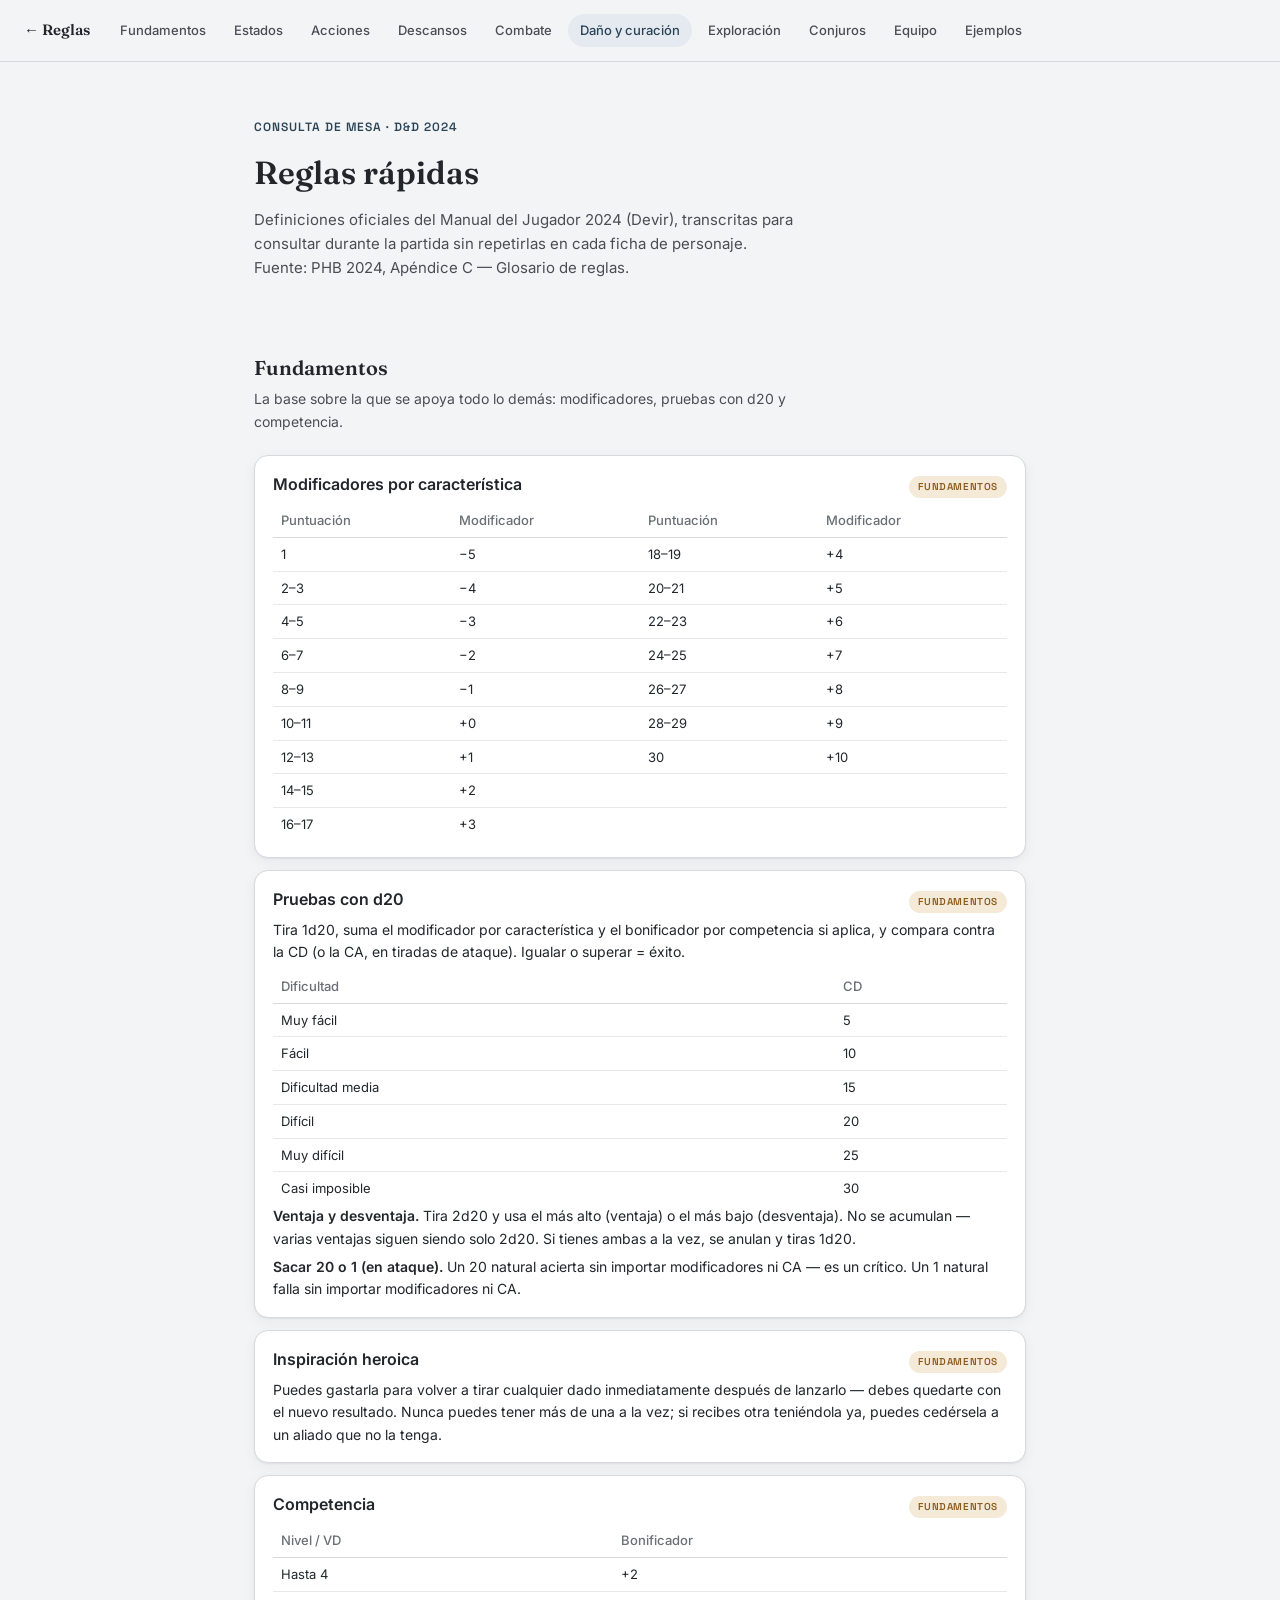
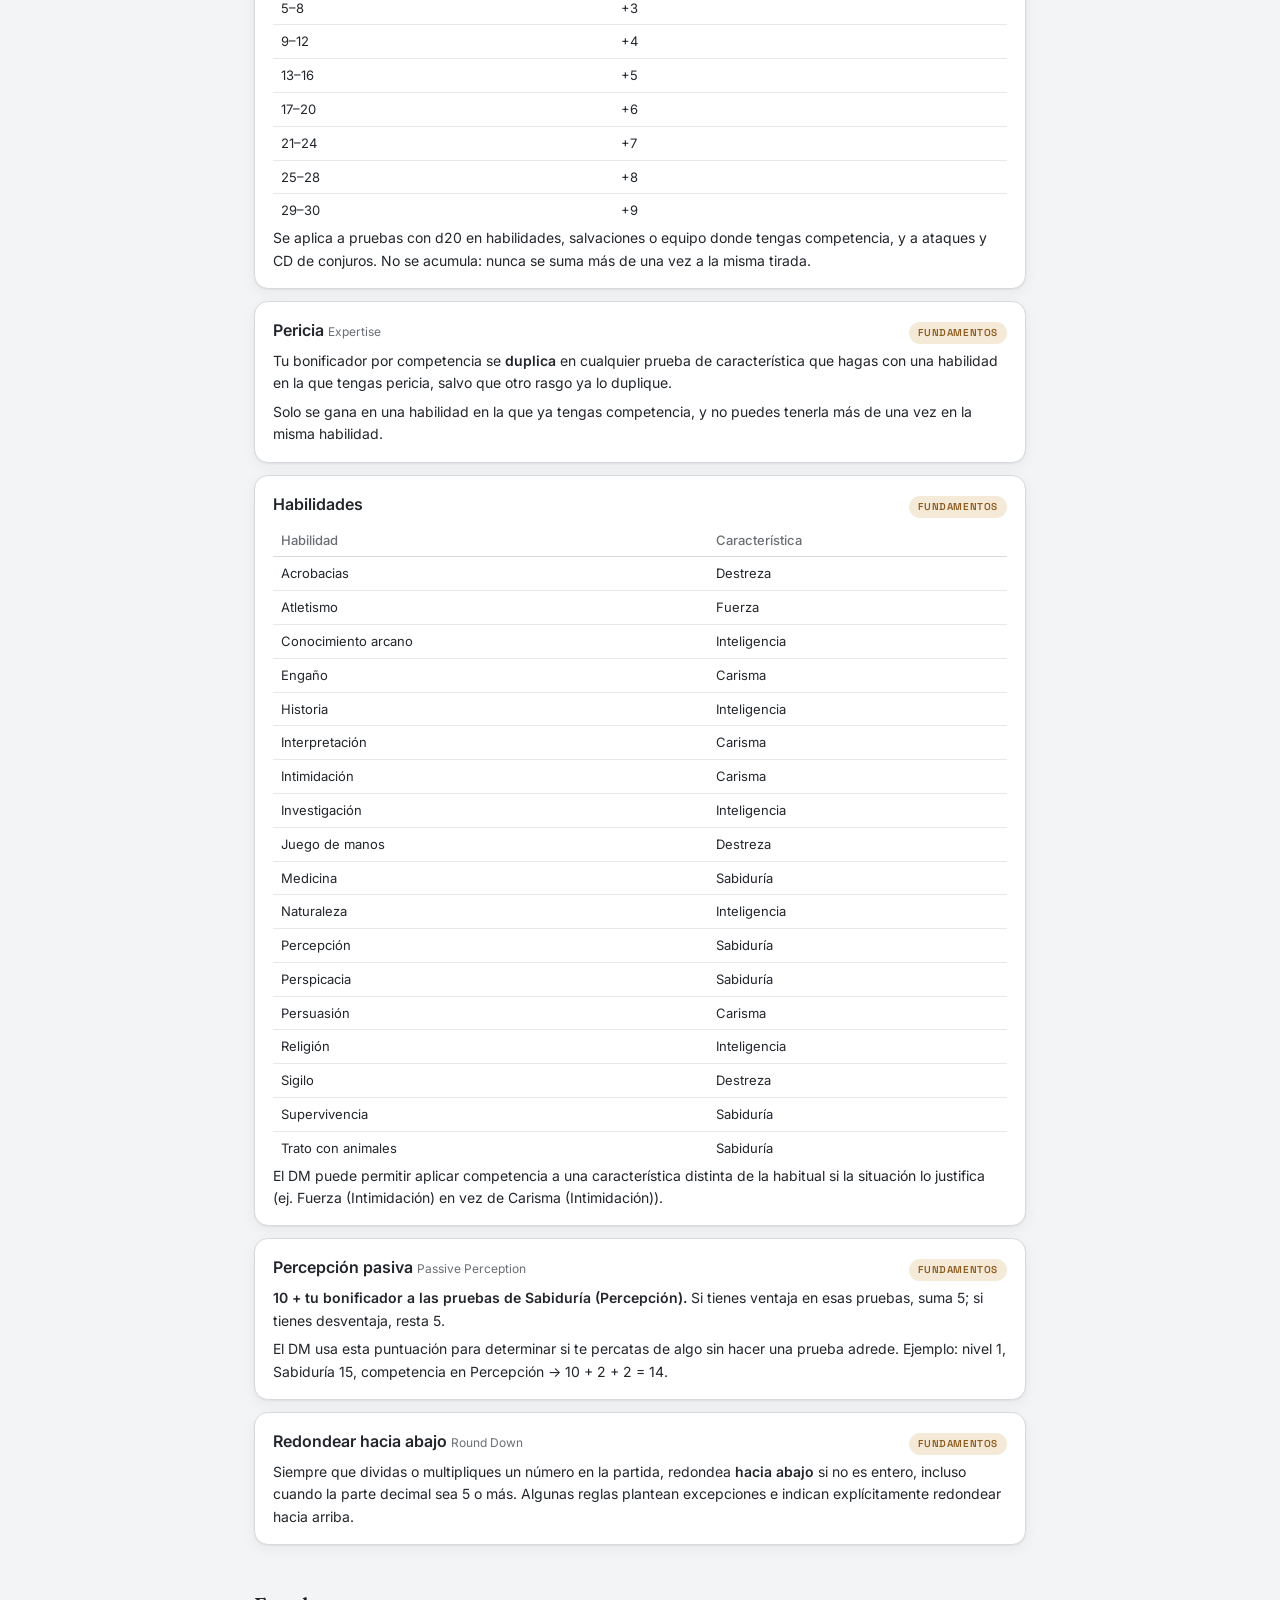
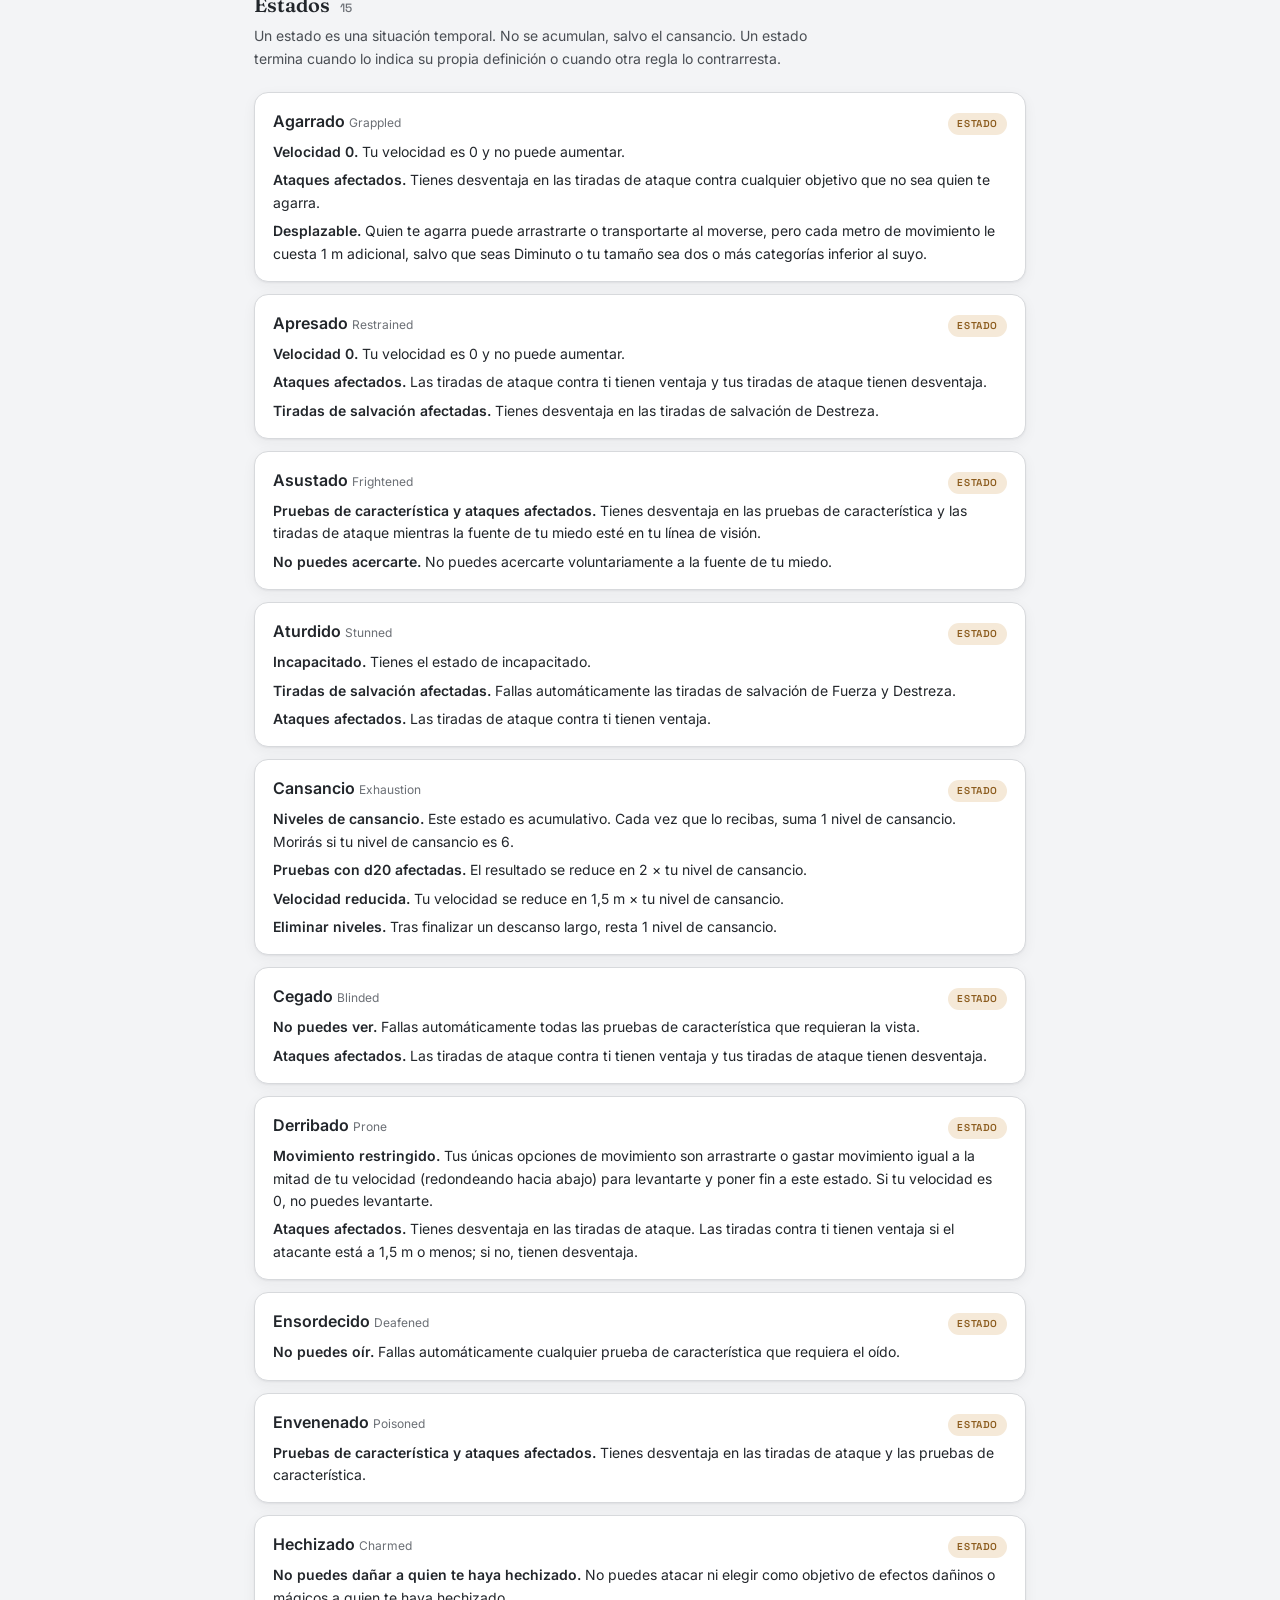
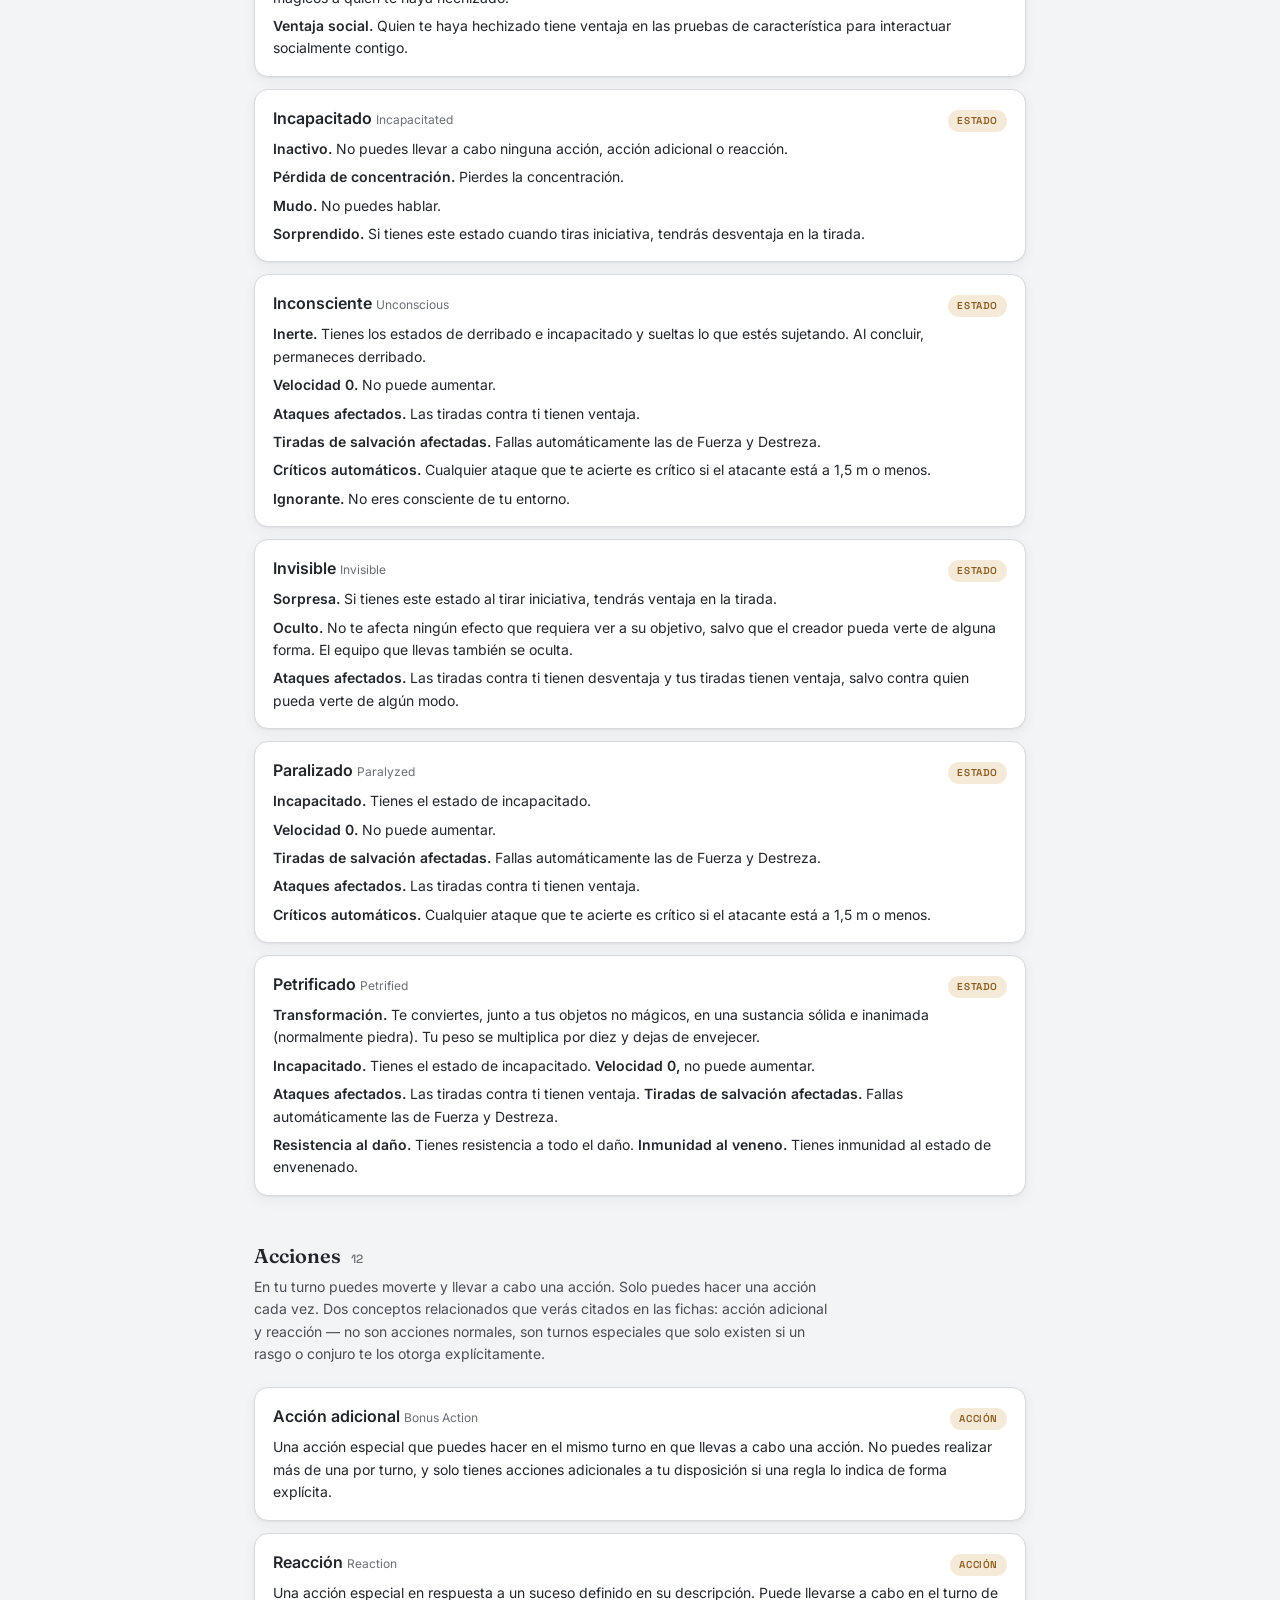
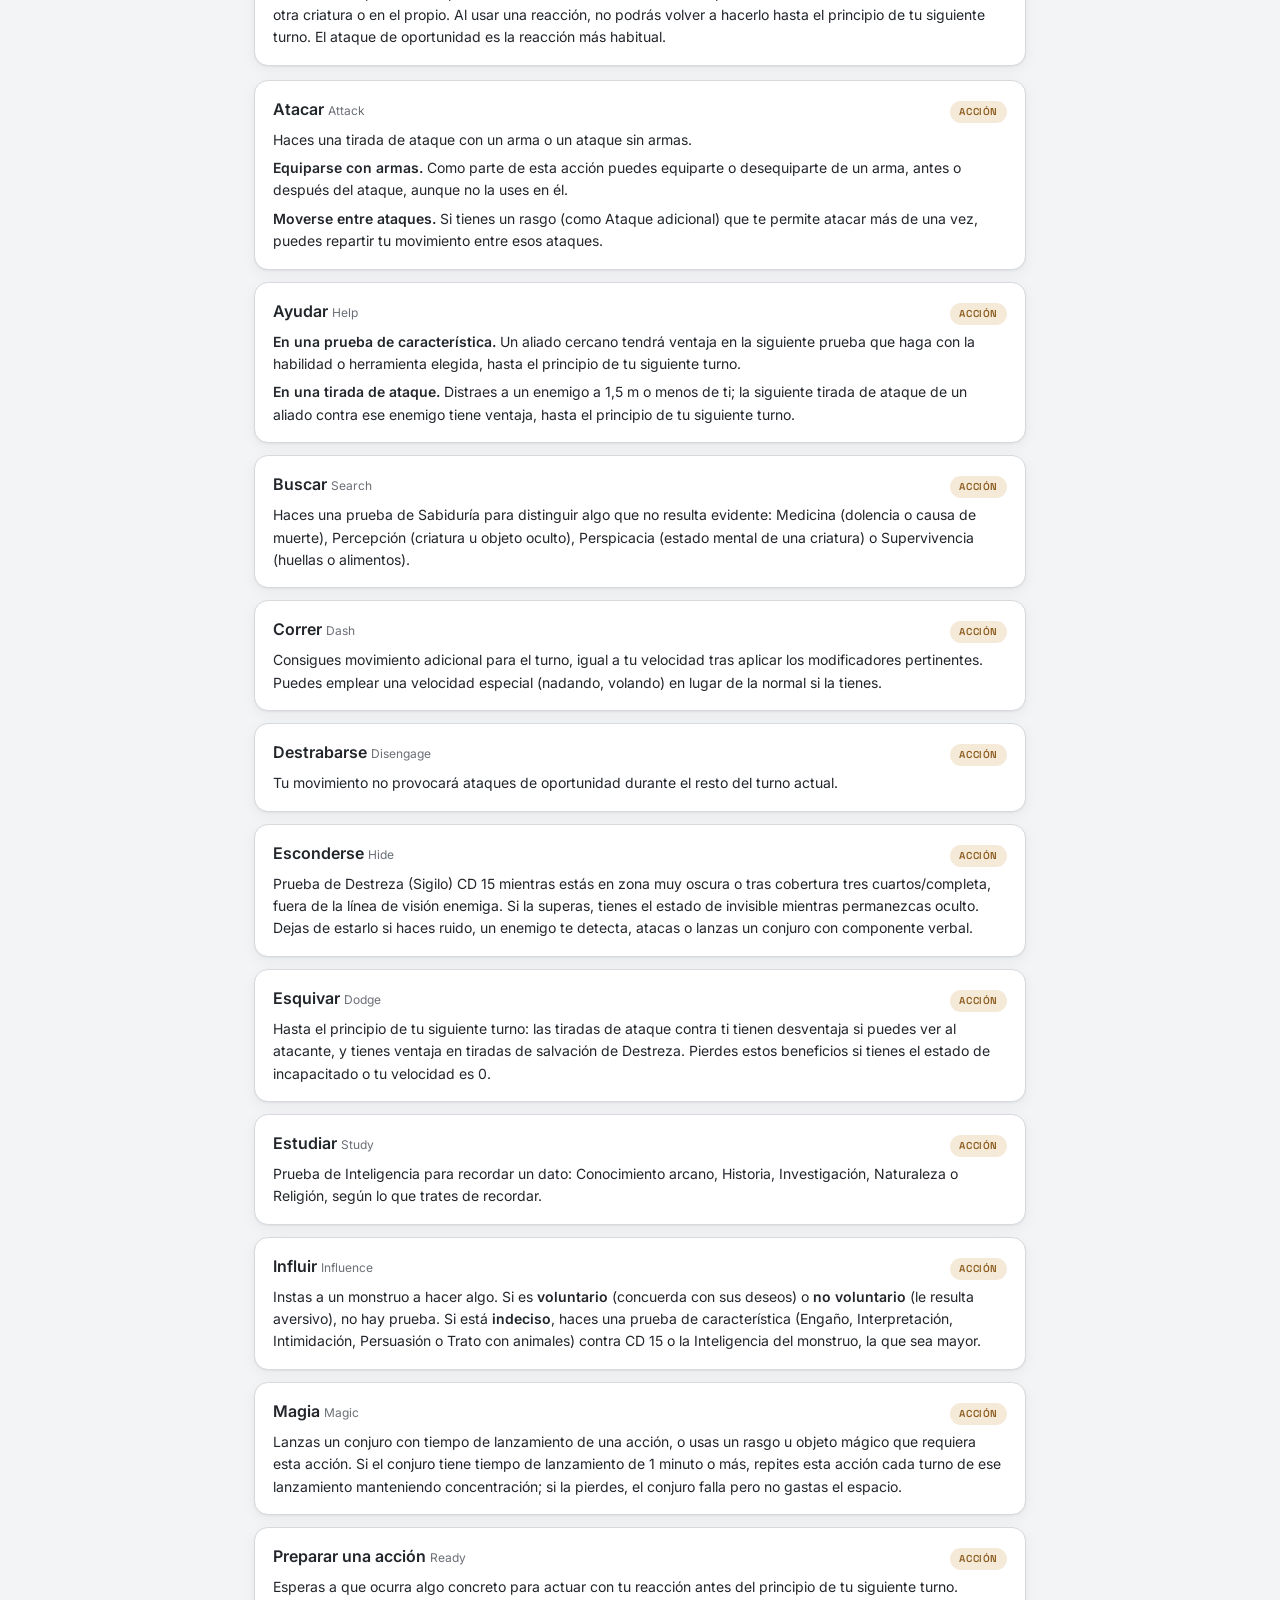
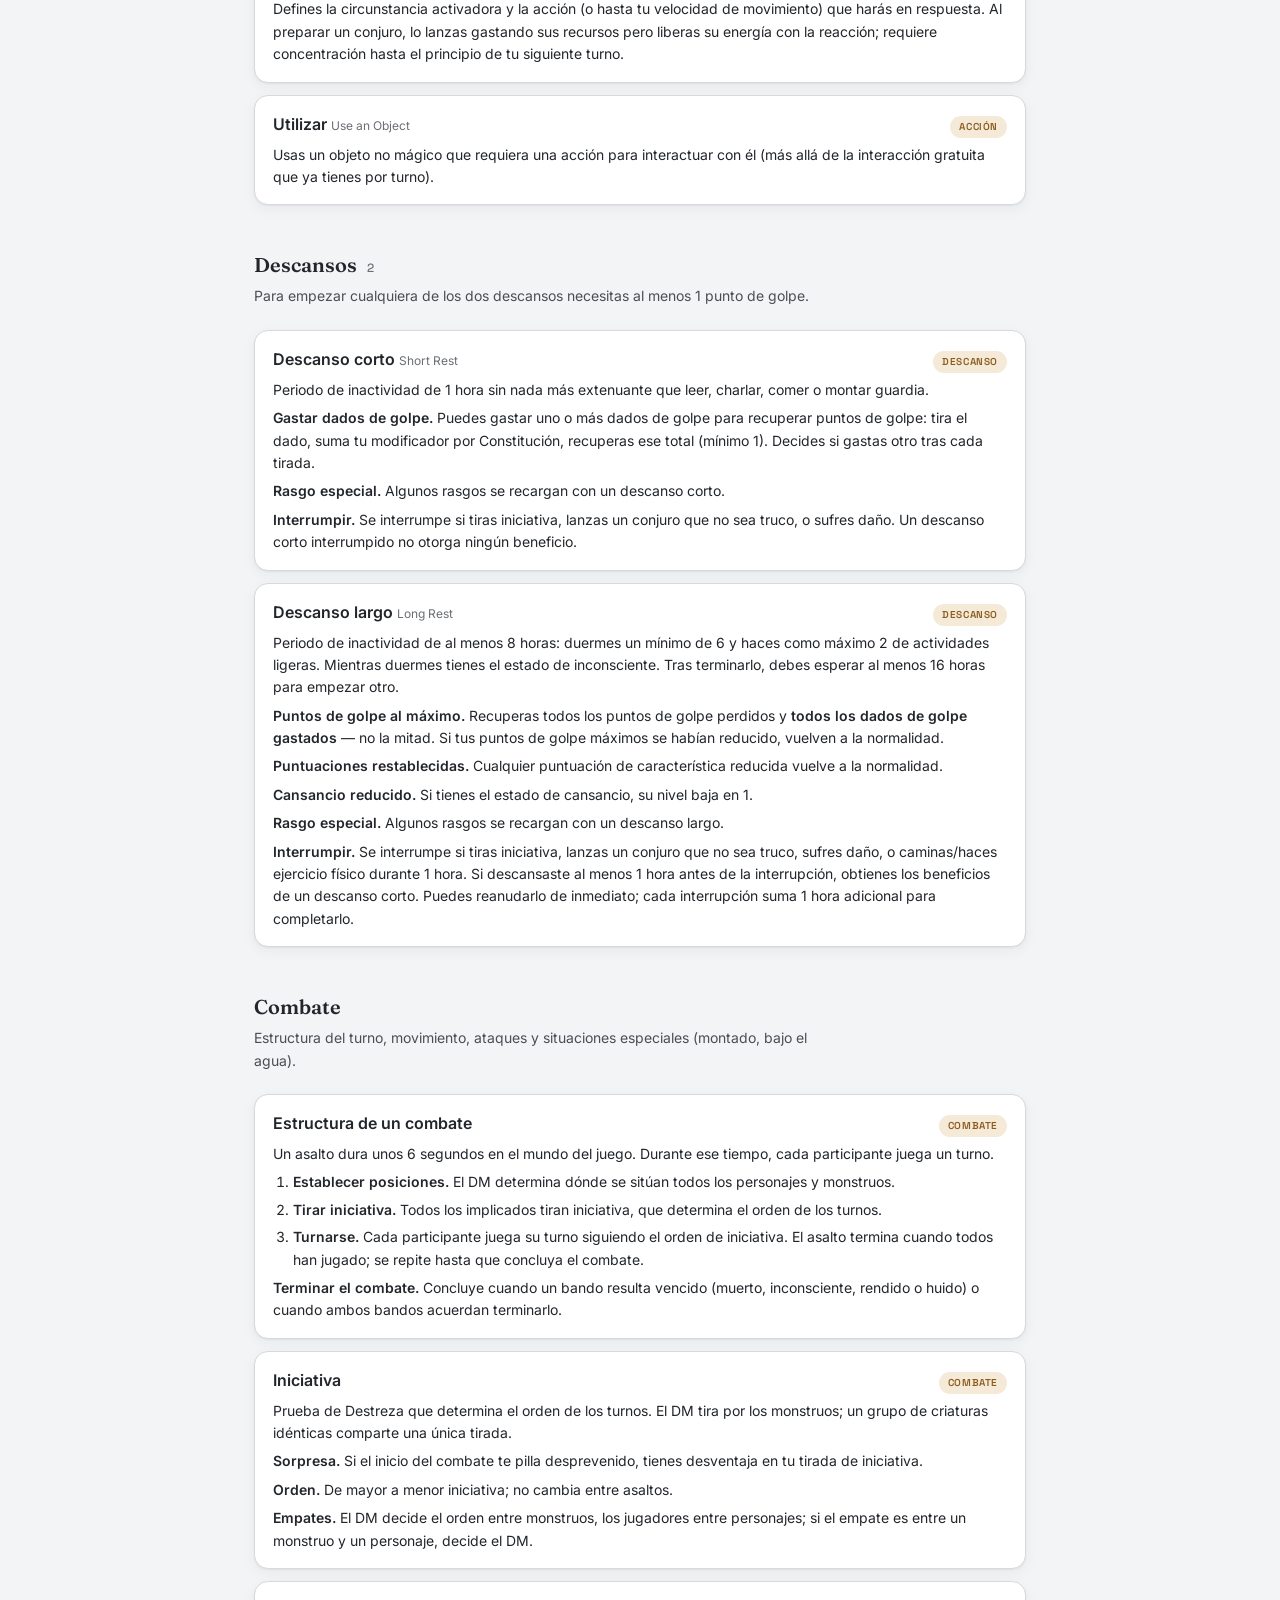
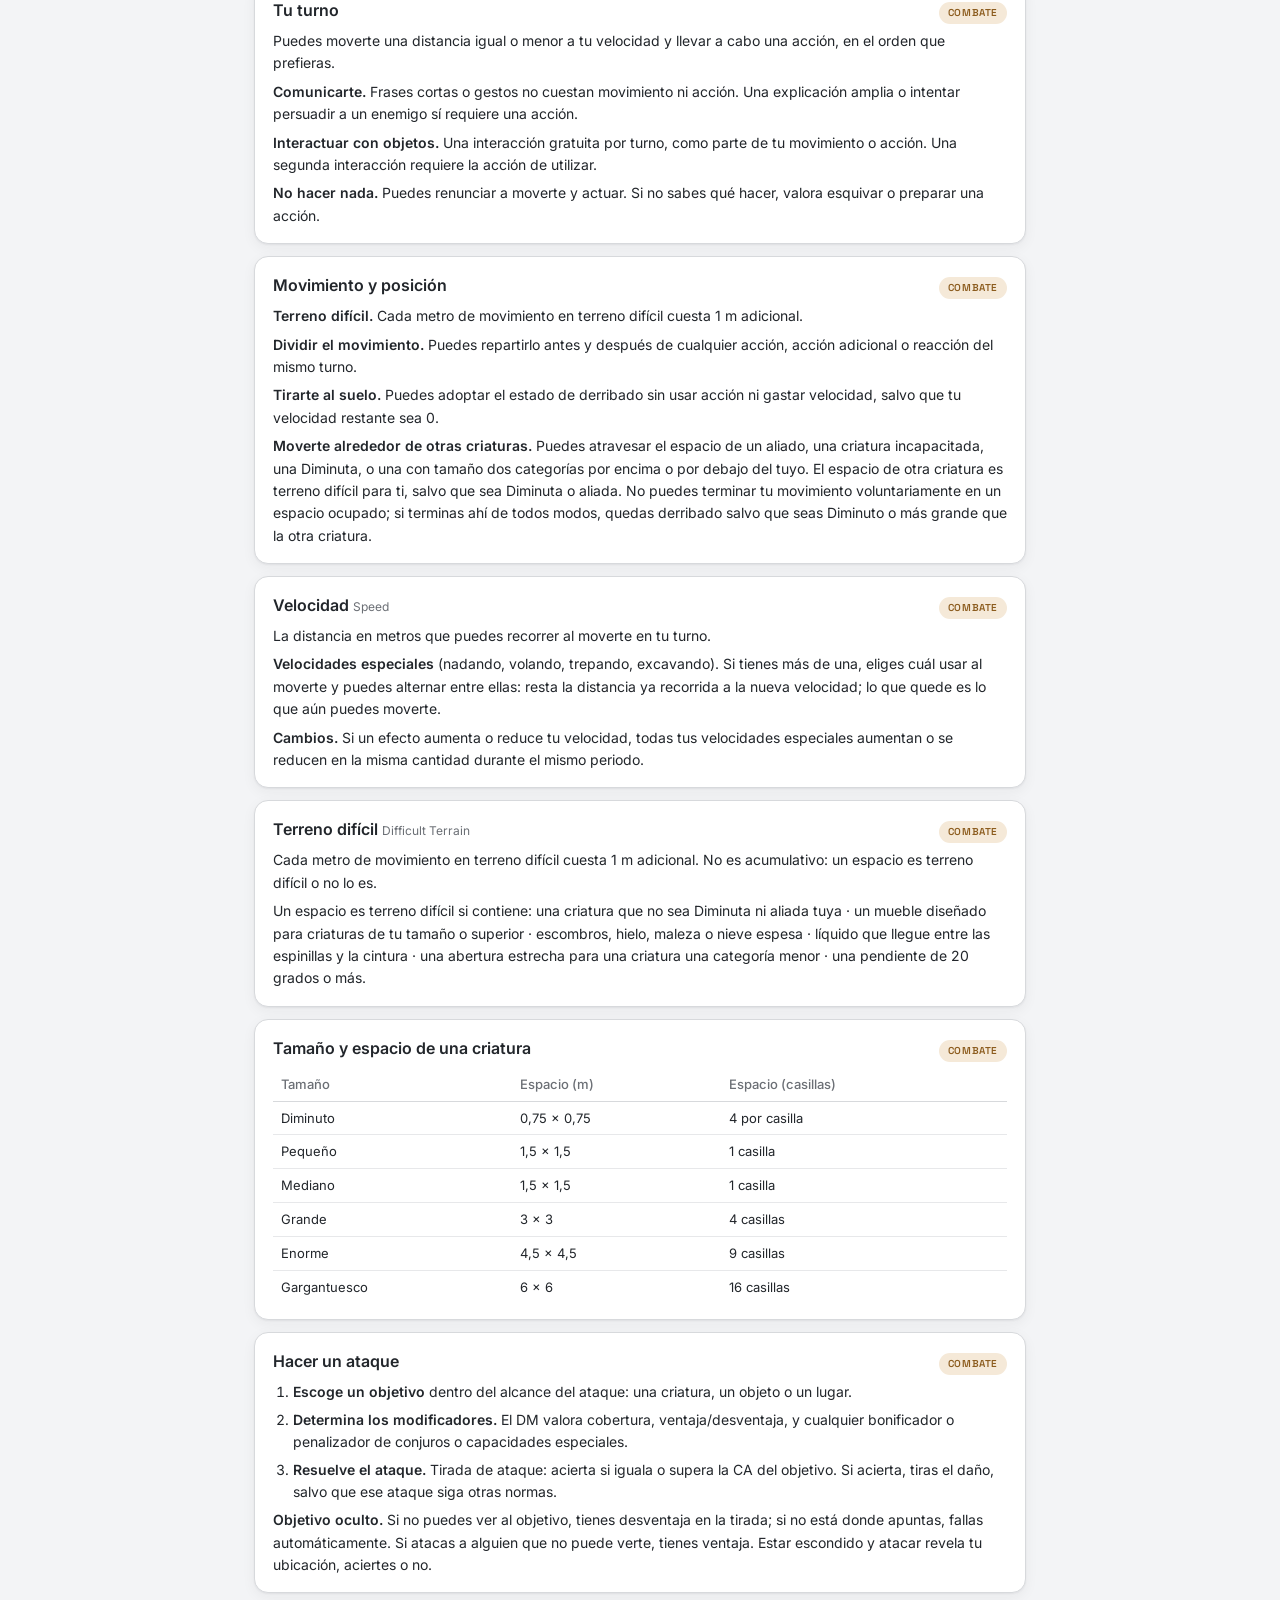
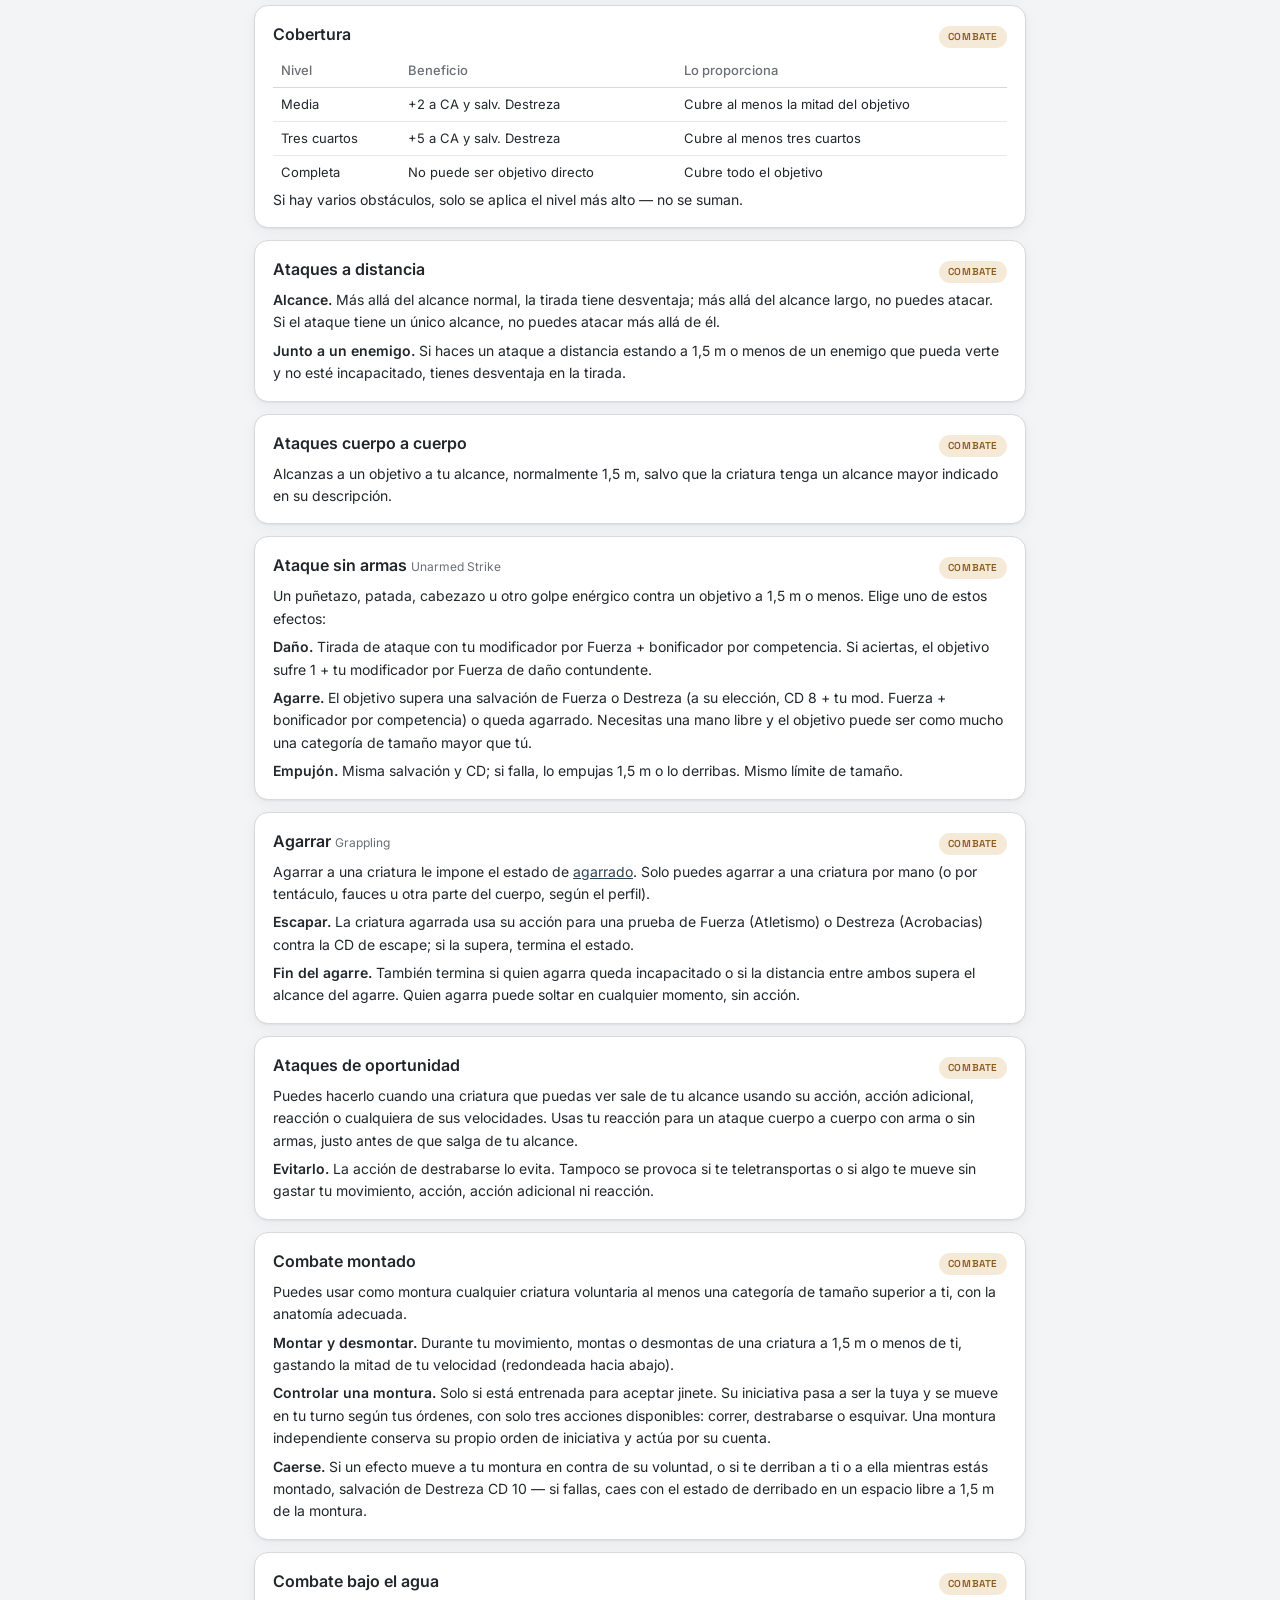
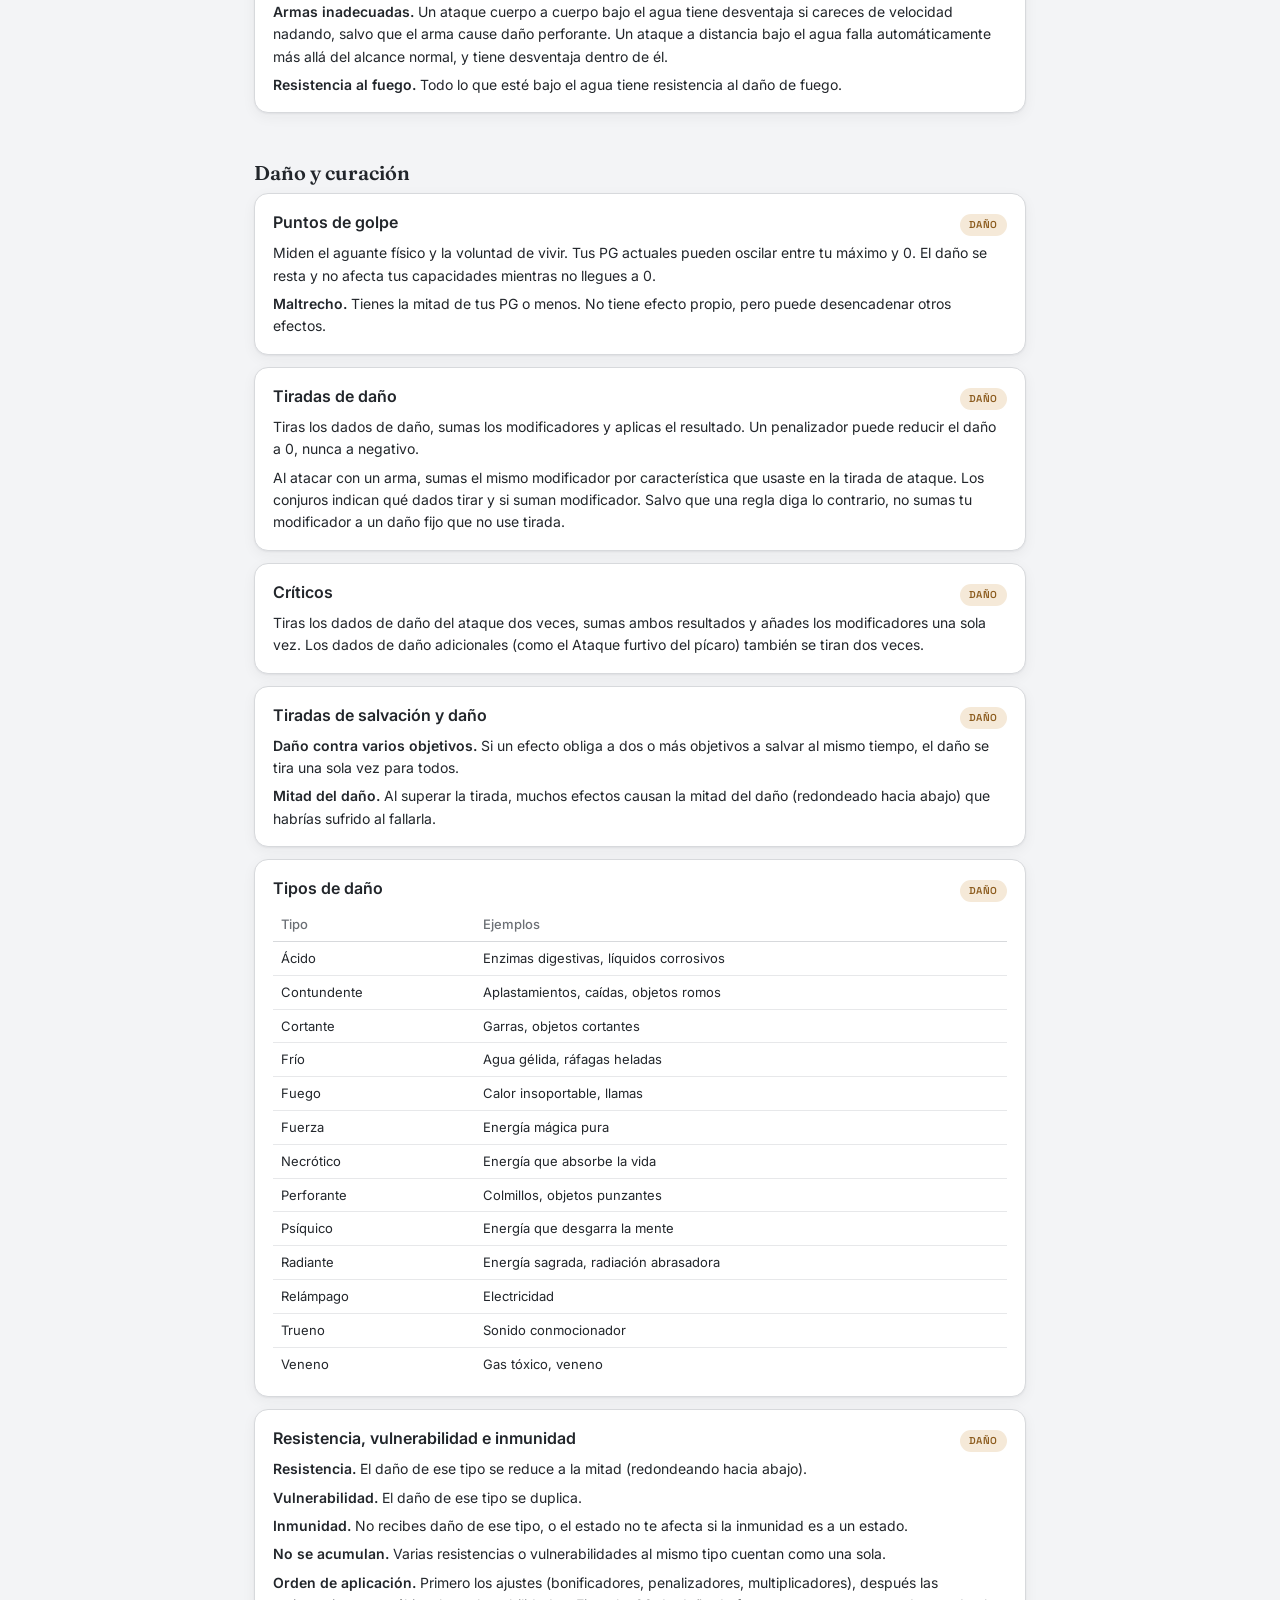
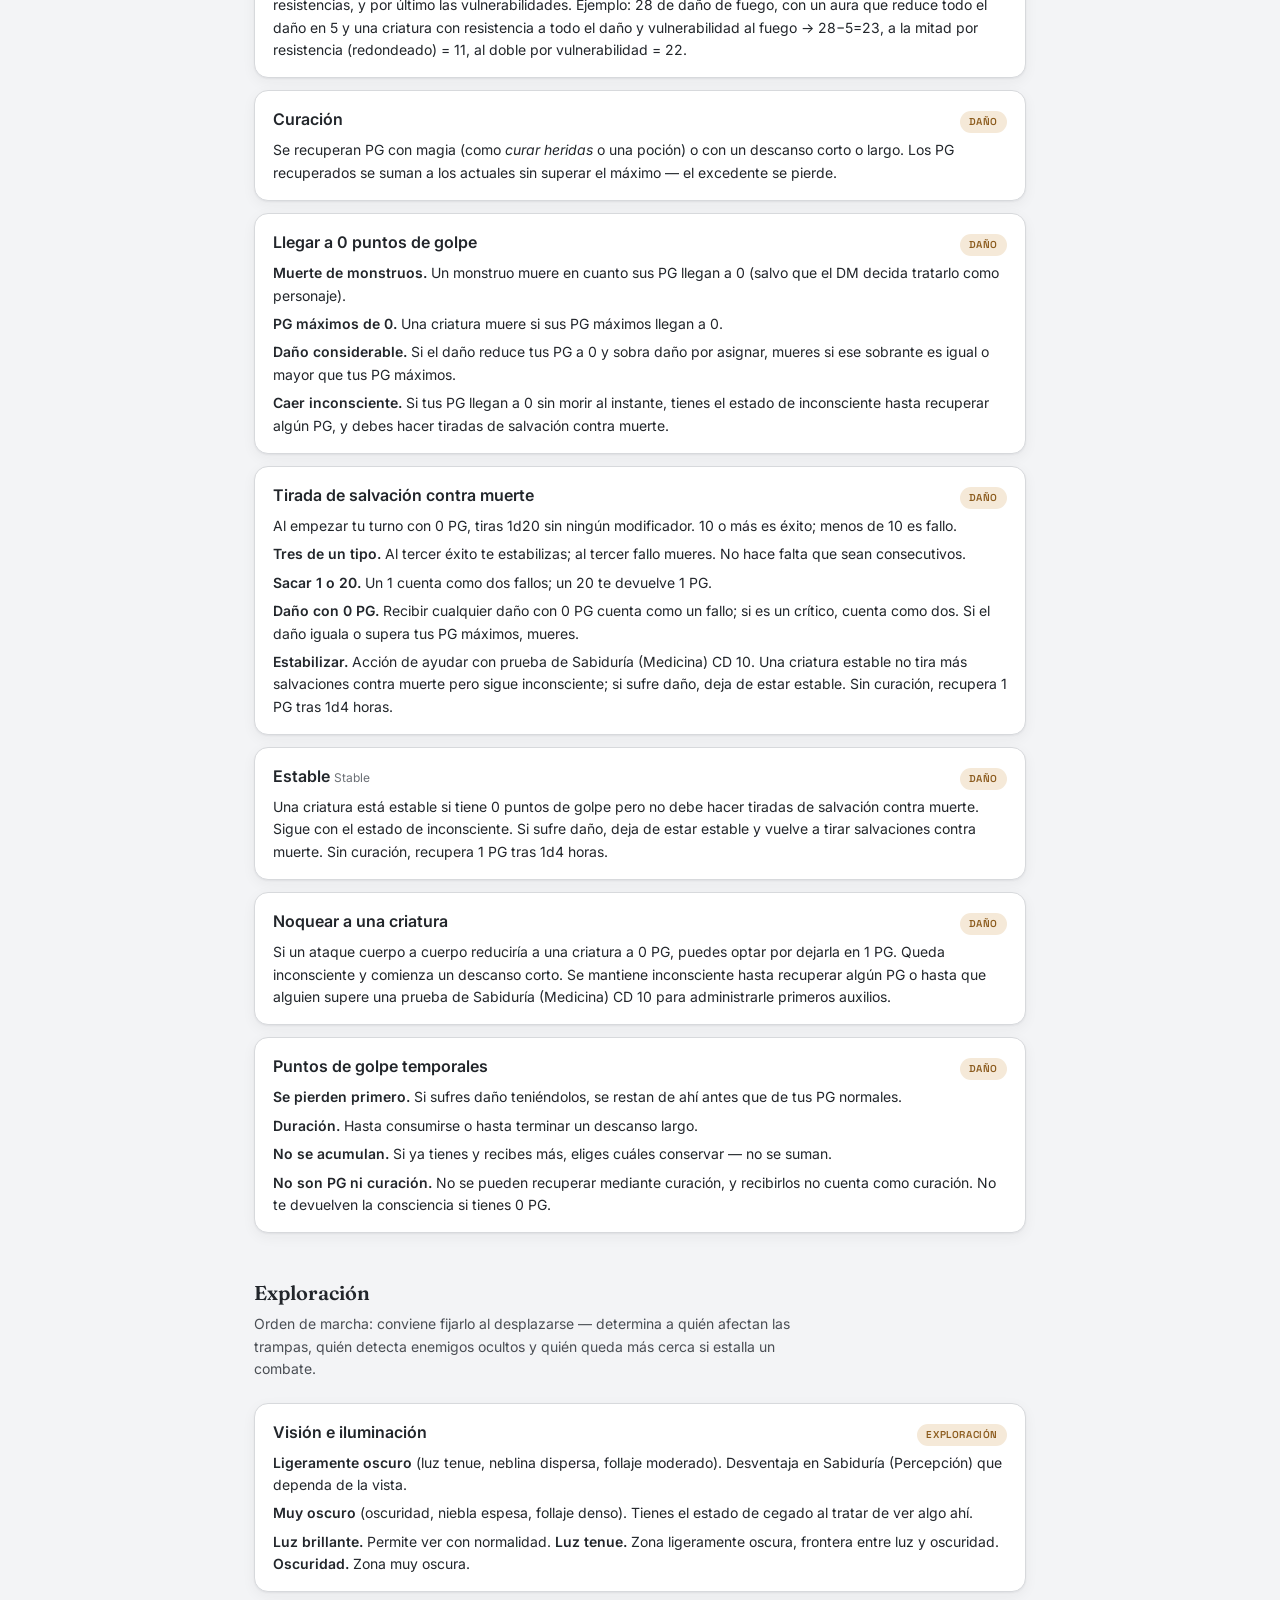
==== commit b2d76b03: "Expandir reglas.html — auditoría completa contra el manual Verificado el índice completo del PHB 202" ====
--- a/reglas.html
+++ b/reglas.html
@@ -185,6 +185,7 @@
     <a href="#dano-y-curacion">Daño y curación</a>
     <a href="#exploracion">Exploración</a>
     <a href="#conjuros">Conjuros</a>
+    <a href="#equipo">Equipo</a>
     <a href="#ejemplos">Ejemplos</a>
   </div>
 </nav>
@@ -253,6 +254,12 @@
         <tr><td>29–30</td><td>+9</td></tr>
       </table>
       <p>Se aplica a pruebas con d20 en habilidades, salvaciones o equipo donde tengas competencia, y a ataques y CD de conjuros. No se acumula: nunca se suma más de una vez a la misma tirada.</p>
+    </div>
+
+    <div class="fcard" id="pericia">
+      <div class="fhead"><span class="fname">Pericia <span class="en">Expertise</span></span><span class="tag">fundamentos</span></div>
+      <p>Tu bonificador por competencia se <b>duplica</b> en cualquier prueba de característica que hagas con una habilidad en la que tengas pericia, salvo que otro rasgo ya lo duplique.</p>
+      <p>Solo se gana en una habilidad en la que ya tengas competencia, y no puedes tenerla más de una vez en la misma habilidad.</p>
     </div>
 
     <div class="fcard" id="habilidades">
@@ -281,6 +288,17 @@
       <p>El DM puede permitir aplicar competencia a una característica distinta de la habitual si la situación lo justifica (ej. Fuerza (Intimidación) en vez de Carisma (Intimidación)).</p>
     </div>
 
+    <div class="fcard" id="percepcion-pasiva">
+      <div class="fhead"><span class="fname">Percepción pasiva <span class="en">Passive Perception</span></span><span class="tag">fundamentos</span></div>
+      <p><b>10 + tu bonificador a las pruebas de Sabiduría (Percepción).</b> Si tienes ventaja en esas pruebas, suma 5; si tienes desventaja, resta 5.</p>
+      <p>El DM usa esta puntuación para determinar si te percatas de algo sin hacer una prueba adrede. Ejemplo: nivel 1, Sabiduría 15, competencia en Percepción → 10 + 2 + 2 = 14.</p>
+    </div>
+
+    <div class="fcard" id="redondear">
+      <div class="fhead"><span class="fname">Redondear hacia abajo <span class="en">Round Down</span></span><span class="tag">fundamentos</span></div>
+      <p>Siempre que dividas o multipliques un número en la partida, redondea <b>hacia abajo</b> si no es entero, incluso cuando la parte decimal sea 5 o más. Algunas reglas plantean excepciones e indican explícitamente redondear hacia arriba.</p>
+    </div>
+
   </div>
 </section>
 
@@ -508,7 +526,7 @@
 
 <section id="combate">
   <h2>Combate</h2>
-  <p class="section-note">Primera pasada: estructura del turno, movimiento y ataques. Combate montado y bajo el agua quedan para una segunda pasada, son reglas de nicho.</p>
+  <p class="section-note">Estructura del turno, movimiento, ataques y situaciones especiales (montado, bajo el agua).</p>
   <div class="grid">
 
     <div class="fcard" id="estructura-combate">
@@ -546,6 +564,19 @@
       <p><b>Moverte alrededor de otras criaturas.</b> Puedes atravesar el espacio de un aliado, una criatura incapacitada, una Diminuta, o una con tamaño dos categorías por encima o por debajo del tuyo. El espacio de otra criatura es terreno difícil para ti, salvo que sea Diminuta o aliada. No puedes terminar tu movimiento voluntariamente en un espacio ocupado; si terminas ahí de todos modos, quedas derribado salvo que seas Diminuto o más grande que la otra criatura.</p>
     </div>
 
+    <div class="fcard" id="velocidad">
+      <div class="fhead"><span class="fname">Velocidad <span class="en">Speed</span></span><span class="tag">combate</span></div>
+      <p>La distancia en metros que puedes recorrer al moverte en tu turno.</p>
+      <p><b>Velocidades especiales</b> (nadando, volando, trepando, excavando). Si tienes más de una, eliges cuál usar al moverte y puedes alternar entre ellas: resta la distancia ya recorrida a la nueva velocidad; lo que quede es lo que aún puedes moverte.</p>
+      <p><b>Cambios.</b> Si un efecto aumenta o reduce tu velocidad, todas tus velocidades especiales aumentan o se reducen en la misma cantidad durante el mismo periodo.</p>
+    </div>
+
+    <div class="fcard" id="terreno-dificil">
+      <div class="fhead"><span class="fname">Terreno difícil <span class="en">Difficult Terrain</span></span><span class="tag">combate</span></div>
+      <p>Cada metro de movimiento en terreno difícil cuesta 1 m adicional. No es acumulativo: un espacio es terreno difícil o no lo es.</p>
+      <p>Un espacio es terreno difícil si contiene: una criatura que no sea Diminuta ni aliada tuya · un mueble diseñado para criaturas de tu tamaño o superior · escombros, hielo, maleza o nieve espesa · líquido que llegue entre las espinillas y la cintura · una abertura estrecha para una criatura una categoría menor · una pendiente de 20 grados o más.</p>
+    </div>
+
     <div class="fcard" id="tamano-criatura">
       <div class="fhead"><span class="fname">Tamaño y espacio de una criatura</span><span class="tag">combate</span></div>
       <table class="rule-table">
@@ -589,6 +620,21 @@
     <div class="fcard" id="ataques-cuerpo-a-cuerpo">
       <div class="fhead"><span class="fname">Ataques cuerpo a cuerpo</span><span class="tag">combate</span></div>
       <p>Alcanzas a un objetivo a tu alcance, normalmente 1,5 m, salvo que la criatura tenga un alcance mayor indicado en su descripción.</p>
+    </div>
+
+    <div class="fcard" id="ataque-sin-armas">
+      <div class="fhead"><span class="fname">Ataque sin armas <span class="en">Unarmed Strike</span></span><span class="tag">combate</span></div>
+      <p>Un puñetazo, patada, cabezazo u otro golpe enérgico contra un objetivo a 1,5 m o menos. Elige uno de estos efectos:</p>
+      <p><b>Daño.</b> Tirada de ataque con tu modificador por Fuerza + bonificador por competencia. Si aciertas, el objetivo sufre 1 + tu modificador por Fuerza de daño contundente.</p>
+      <p><b>Agarre.</b> El objetivo supera una salvación de Fuerza o Destreza (a su elección, CD 8 + tu mod. Fuerza + bonificador por competencia) o queda agarrado. Necesitas una mano libre y el objetivo puede ser como mucho una categoría de tamaño mayor que tú.</p>
+      <p><b>Empujón.</b> Misma salvación y CD; si falla, lo empujas 1,5 m o lo derribas. Mismo límite de tamaño.</p>
+    </div>
+
+    <div class="fcard" id="agarrar">
+      <div class="fhead"><span class="fname">Agarrar <span class="en">Grappling</span></span><span class="tag">combate</span></div>
+      <p>Agarrar a una criatura le impone el estado de <a href="#agarrado">agarrado</a>. Solo puedes agarrar a una criatura por mano (o por tentáculo, fauces u otra parte del cuerpo, según el perfil).</p>
+      <p><b>Escapar.</b> La criatura agarrada usa su acción para una prueba de Fuerza (Atletismo) o Destreza (Acrobacias) contra la CD de escape; si la supera, termina el estado.</p>
+      <p><b>Fin del agarre.</b> También termina si quien agarra queda incapacitado o si la distancia entre ambos supera el alcance del agarre. Quien agarra puede soltar en cualquier momento, sin acción.</p>
     </div>
 
     <div class="fcard" id="ataques-de-oportunidad">
@@ -692,6 +738,11 @@
       <p><b>Estabilizar.</b> Acción de ayudar con prueba de Sabiduría (Medicina) CD 10. Una criatura estable no tira más salvaciones contra muerte pero sigue inconsciente; si sufre daño, deja de estar estable. Sin curación, recupera 1 PG tras 1d4 horas.</p>
     </div>
 
+    <div class="fcard" id="estable">
+      <div class="fhead"><span class="fname">Estable <span class="en">Stable</span></span><span class="tag">daño</span></div>
+      <p>Una criatura está estable si tiene 0 puntos de golpe pero no debe hacer tiradas de salvación contra muerte. Sigue con el estado de inconsciente. Si sufre daño, deja de estar estable y vuelve a tirar salvaciones contra muerte. Sin curación, recupera 1 PG tras 1d4 horas.</p>
+    </div>
+
     <div class="fcard" id="noquear-a-una-criatura">
       <div class="fhead"><span class="fname">Noquear a una criatura</span><span class="tag">daño</span></div>
       <p>Si un ataque cuerpo a cuerpo reduciría a una criatura a 0 PG, puedes optar por dejarla en 1 PG. Queda inconsciente y comienza un descanso corto. Se mantiene inconsciente hasta recuperar algún PG o hasta que alguien supere una prueba de Sabiduría (Medicina) CD 10 para administrarle primeros auxilios.</p>
@@ -819,6 +870,27 @@
     <div class="fcard" id="fuego">
       <div class="fhead"><span class="fname">Fuego <span class="en">Fire</span></span><span class="tag">peligro</span></div>
       <p>Una criatura u objeto que arda sufre 1d4 de daño de fuego al principio de cada uno de sus turnos. Como acción, puedes apagarlo adoptando el estado de derribado y rodando por el suelo. También se extingue si se moja, se sumerge o se ahoga.</p>
+    </div>
+
+    <div class="fcard" id="trepar">
+      <div class="fhead"><span class="fname">Trepar <span class="en">Climbing</span></span><span class="tag">exploración</span></div>
+      <p>Cada metro de movimiento cuesta 1 m adicional (2 m adicionales en terreno difícil). Una velocidad trepando ignora este coste. A discreción del DM, trepar una superficie resbaladiza o con pocos agarres puede requerir Fuerza (Atletismo) CD 15.</p>
+    </div>
+
+    <div class="fcard" id="nadar">
+      <div class="fhead"><span class="fname">Nadar <span class="en">Swimming</span></span><span class="tag">exploración</span></div>
+      <p>Cada metro de movimiento cuesta 1 m adicional (2 m adicionales en terreno difícil). Una velocidad nadando ignora este coste. A discreción del DM, avanzar por aguas revueltas puede requerir Fuerza (Atletismo) CD 15.</p>
+    </div>
+
+    <div class="fcard" id="arrastrarse">
+      <div class="fhead"><span class="fname">Arrastrarse <span class="en">Crawling</span></span><span class="tag">exploración</span></div>
+      <p>Cada metro de movimiento cuesta 1 m adicional (2 m adicionales en terreno difícil).</p>
+    </div>
+
+    <div class="fcard" id="saltar">
+      <div class="fhead"><span class="fname">Saltar <span class="en">Jumping</span></span><span class="tag">exploración</span></div>
+      <p><b>Salto de longitud.</b> Hasta 30 cm × tu puntuación de Fuerza si recorres al menos 3 m antes de saltar; la mitad sin carrerilla. Cada metro saltado gasta 1 m de movimiento. Si aterrizas en terreno difícil: Destreza (Acrobacias) CD 10 o quedas derribado. Superar un obstáculo de hasta un cuarto de la distancia puede pedir Fuerza (Atletismo) CD 10.</p>
+      <p><b>Salto de altura.</b> Asciendes 90 cm + 30 cm × tu modificador por Fuerza (mínimo 0) con al menos 3 m de carrerilla; la mitad sin ella. Puedes estirar los brazos la mitad de tu altura por encima de ti.</p>
     </div>
 
     <div class="fcard" id="viajar">
@@ -913,7 +985,15 @@
 
     <div class="fcard" id="duracion-conjuro">
       <div class="fhead"><span class="fname">Duración</span><span class="tag">conjuros</span></div>
-      <p><b>Concentración.</b> Sigue las reglas de concentración del glosario. <b>Instantáneo.</b> Efecto momentáneo, luego desaparece. <b>Periodo de tiempo.</b> Dura lo indicado (asaltos, minutos, horas); puedes terminarlo tú mismo sin acción si no estás incapacitado.</p>
+      <p><b>Concentración.</b> Sigue las reglas de <a href="#concentracion">concentración</a>. <b>Instantáneo.</b> Efecto momentáneo, luego desaparece. <b>Periodo de tiempo.</b> Dura lo indicado (asaltos, minutos, horas); puedes terminarlo tú mismo sin acción si no estás incapacitado.</p>
+    </div>
+
+    <div class="fcard" id="concentracion">
+      <div class="fhead"><span class="fname">Concentración <span class="en">Concentration</span></span><span class="tag">conjuros</span></div>
+      <p>Algunos conjuros y efectos requieren concentración para permanecer activos. Si el creador la pierde, el efecto concluye. Puedes dejar de concentrarte en cualquier momento, sin acción. La concentración se rompe por:</p>
+      <p><b>Otro efecto de concentración.</b> La pierdes en cuanto empiezas a lanzar otro conjuro o activas otro efecto que también requiera concentración.</p>
+      <p><b>Daño.</b> Si sufres daño: salvación de Constitución con CD 10 o la mitad del daño sufrido (la que sea mayor), hasta un máximo de 30.</p>
+      <p><b>Incapacitado o muerto.</b> La concentración termina si tienes el estado de incapacitado o mueres.</p>
     </div>
 
     <div class="fcard" id="efectos-conjuro">
@@ -922,6 +1002,73 @@
       <p><b>CD de salvación de conjuros = 8 + modificador por aptitud mágica + bonificador por competencia.</b></p>
       <p><b>Modificador de ataque de conjuros = modificador por aptitud mágica + bonificador por competencia.</b></p>
       <p><b>Combinar efectos.</b> Conjuros distintos se suman si sus duraciones se solapan. El mismo conjuro lanzado varias veces no se acumula — se aplica el efecto más potente, o el más reciente si son iguales.</p>
+    </div>
+
+    <div class="fcard" id="areas-de-efecto">
+      <div class="fhead"><span class="fname">Áreas de efecto <span class="en">Areas of Effect</span></span><span class="tag">conjuros</span></div>
+      <p>Toda área tiene un <b>punto de origen</b> desde el que surge la energía. Un lugar queda fuera del área si todas las líneas rectas desde el origen hasta él están bloqueadas por cobertura completa.</p>
+      <p><b>Cono.</b> Se extiende desde el origen; su ancho en cualquier punto es igual a la distancia a ese origen. Origen no incluido, salvo que el creador decida lo contrario.</p>
+      <p><b>Cilindro.</b> Origen en el centro de su base circular superior o inferior; se define por radio y altura. Origen incluido.</p>
+      <p><b>Esfera.</b> Se extiende del origen en todas direcciones hasta su radio. Origen incluido.</p>
+      <p><b>Emanación.</b> Se extiende desde una criatura u objeto en todas direcciones y se mueve con su origen (salvo efectos instantáneos o estáticos). Origen no incluido, salvo decisión del creador.</p>
+      <p><b>Línea.</b> Trayectoria recta con longitud y anchura definidas. Origen no incluido, salvo decisión del creador.</p>
+      <p><b>Cubo.</b> El manual lo lista como sexta forma, pero su definición aún no está transcrita en la fuente — pendiente de agregar.</p>
+    </div>
+
+  </div>
+</section>
+
+<section id="equipo">
+  <h2>Equipo</h2>
+  <p class="section-note">Reglas del sistema de equipo: propiedades y maestrías de armas, armaduras y objetos mágicos. Las estadísticas de cada arma u objeto concreto viven en la ficha del personaje que lo lleva.</p>
+  <div class="grid">
+
+    <div class="fcard" id="propiedades-de-armas">
+      <div class="fhead"><span class="fname">Propiedades de armas <span class="en">Weapon Properties</span></span><span class="tag">equipo</span></div>
+      <p><b>A dos manos (Two-Handed).</b> Requiere las dos manos.</p>
+      <p><b>Alcance (Range).</b> Dos números entre paréntesis: normal y largo, en metros. Más allá del normal, desventaja; más allá del largo, no puedes atacar.</p>
+      <p><b>Arrojadiza (Thrown).</b> Puedes lanzarla como ataque a distancia y desenvainarla como parte del ataque. Si es cuerpo a cuerpo, ataque y daño usan el mismo modificador que sus ataques cuerpo a cuerpo.</p>
+      <p><b>Gran alcance (Reach).</b> Tu alcance aumenta 1,5 m al atacar y para ataques de oportunidad con ella.</p>
+      <p><b>Ligera (Light).</b> Tras atacar con un arma ligera en la acción de atacar, puedes hacer un ataque extra como acción adicional con otra arma ligera; no sumas tu modificador al daño de ese extra salvo que sea negativo.</p>
+      <p><b>Munición (Ammunition).</b> Necesitas munición; extraerla es parte del ataque (mano libre para cargar armas de una mano). Tras un combate, 1 minuto recupera la mitad de la munición usada.</p>
+      <p><b>Pesada (Heavy).</b> Desventaja en las tiradas de ataque si tu Fuerza es menor que 13 (cuerpo a cuerpo) o tu Destreza menor que 13 (a distancia).</p>
+      <p><b>Recarga (Loading).</b> Solo una unidad de munición por acción, acción adicional o reacción, aunque pudieras hacer más ataques.</p>
+      <p><b>Sutil (Finesse).</b> Eliges Fuerza o Destreza para las tiradas de ataque y daño; el mismo modificador para ambas.</p>
+      <p><b>Versátil (Versatile).</b> A una o dos manos; entre paréntesis, el daño cuando se usa a dos manos.</p>
+    </div>
+
+    <div class="fcard" id="maestrias-de-armas">
+      <div class="fhead"><span class="fname">Maestrías de armas <span class="en">Weapon Mastery</span></span><span class="tag">equipo</span></div>
+      <p>Cada arma tiene una propiedad de maestría, utilizable solo si un rasgo te lo permite (como Maestría con armas).</p>
+      <p><b>Debilitar (Sap).</b> Si aciertas, la criatura tiene desventaja en su próxima tirada de ataque antes del principio de tu siguiente turno.</p>
+      <p><b>Derribar (Topple).</b> Si aciertas, puedes obligarla a una salvación de Constitución (CD 8 + modificador usado en el ataque + bonificador por competencia); si falla, queda derribada.</p>
+      <p><b>Empujar (Push).</b> Si aciertas, puedes empujarla hasta 3 m en línea recta si es Grande o más pequeña.</p>
+      <p><b>Hender (Cleave).</b> Si aciertas cuerpo a cuerpo, puedes atacar a una segunda criatura a 1,5 m o menos de la primera y a tu alcance; el daño no suma tu modificador salvo que sea negativo. Una vez por turno.</p>
+      <p><b>Mellar (Nick).</b> El ataque extra de la propiedad ligera puede hacerse como parte de la acción de atacar en vez de como acción adicional. Una vez por turno.</p>
+      <p><b>Molestar (Vex).</b> Si aciertas y causas daño, tienes ventaja en tu siguiente tirada de ataque contra esa criatura antes del final de tu siguiente turno.</p>
+      <p><b>Ralentizar (Slow).</b> Si aciertas y causas daño, puedes reducir su velocidad en 3 m hasta el principio de tu siguiente turno; varios ataques no reducen más de 3 m en total.</p>
+      <p><b>Rozar (Graze).</b> Si fallas, puedes causar daño igual al modificador por característica usado en la tirada; del mismo tipo que el arma.</p>
+    </div>
+
+    <div class="fcard" id="armaduras">
+      <div class="fhead"><span class="fname">Clase de armadura y entrenamiento <span class="en">Armor Class &amp; Training</span></span><span class="tag">equipo</span></div>
+      <p><b>CA base sin armadura = 10 + modificador por Destreza.</b> Si otra regla te da otro cálculo de CA base, eliges cuál usar — no se combinan.</p>
+      <p><b>Con armadura</b>, la CA base la fija la armadura: las ligeras suman tu Destreza completa, las medias suman Destreza hasta un máximo de +2, y las pesadas son un valor fijo. <b>Escudo:</b> +2 a la CA, solo con entrenamiento.</p>
+      <p><b>Sin entrenamiento</b> con la armadura puesta: desventaja en toda prueba con d20 que implique Fuerza o Destreza, y no puedes lanzar conjuros.</p>
+      <p><b>Solo un tipo.</b> No puedes llevar más de una armadura ni embrazar más de un escudo a la vez.</p>
+    </div>
+
+    <div class="fcard" id="identificar-objeto-magico">
+      <div class="fhead"><span class="fname">Identificar un objeto mágico <span class="en">Identifying</span></span><span class="tag">equipo</span></div>
+      <p>Con solo manipularlo percibes que tiene algo extraordinario, pero descubrir sus propiedades no es automático. El conjuro <i>identificar</i> es la vía más rápida. Alternativa: concéntrate en el objeto durante un descanso corto en contacto físico con él; al final, conoces sus propiedades y cómo usarlas (pero no si está maldito). Experimentar con el objeto también puede revelarlas.</p>
+    </div>
+
+    <div class="fcard" id="sintonizacion">
+      <div class="fhead"><span class="fname">Sintonización <span class="en">Attunement</span></span><span class="tag">equipo</span></div>
+      <p>Algunos objetos mágicos requieren formar este vínculo antes de usar sus propiedades mágicas; sin sintonizar, solo obtienes sus beneficios no mágicos.</p>
+      <p><b>Sintonizarse.</b> Un descanso corto concentrado solo en el objeto, en contacto físico (no puede ser el mismo descanso usado para identificarlo). Si el descanso se interrumpe, el intento falla.</p>
+      <p><b>Máximo 3.</b> No puedes estar sintonizado con más de tres objetos a la vez, ni con más de una copia del mismo objeto.</p>
+      <p><b>Terminar.</b> La sintonización acaba si dejas de cumplir los requisitos, si el objeto pasa 24 horas a más de 30 m de ti, si mueres o si otra criatura se sintoniza con él. También puedes terminarla voluntariamente con otro descanso corto concentrado en el objeto, salvo que esté maldito.</p>
     </div>
 
   </div>
@@ -962,7 +1109,7 @@
 </main>
 
 <footer>
-Reglas rápidas · Mesa de Lucho · D&amp;D 2024 · Fuente: PHB 2024 (Devir), Capítulo 1 y Apéndice C · v1 completa: Fundamentos, Estados, Acciones, Descansos, Combate, Daño y curación, Exploración, Reglas de conjuros, Ejemplos
+Reglas rápidas · Mesa de Lucho · D&amp;D 2024 · Fuente: PHB 2024 (Devir), Capítulos 1, 6 y 7 y Apéndice C · Secciones: Fundamentos, Estados, Acciones, Descansos, Combate, Daño y curación, Exploración, Reglas de conjuros, Equipo, Ejemplos
 </footer>
 
 <script>
